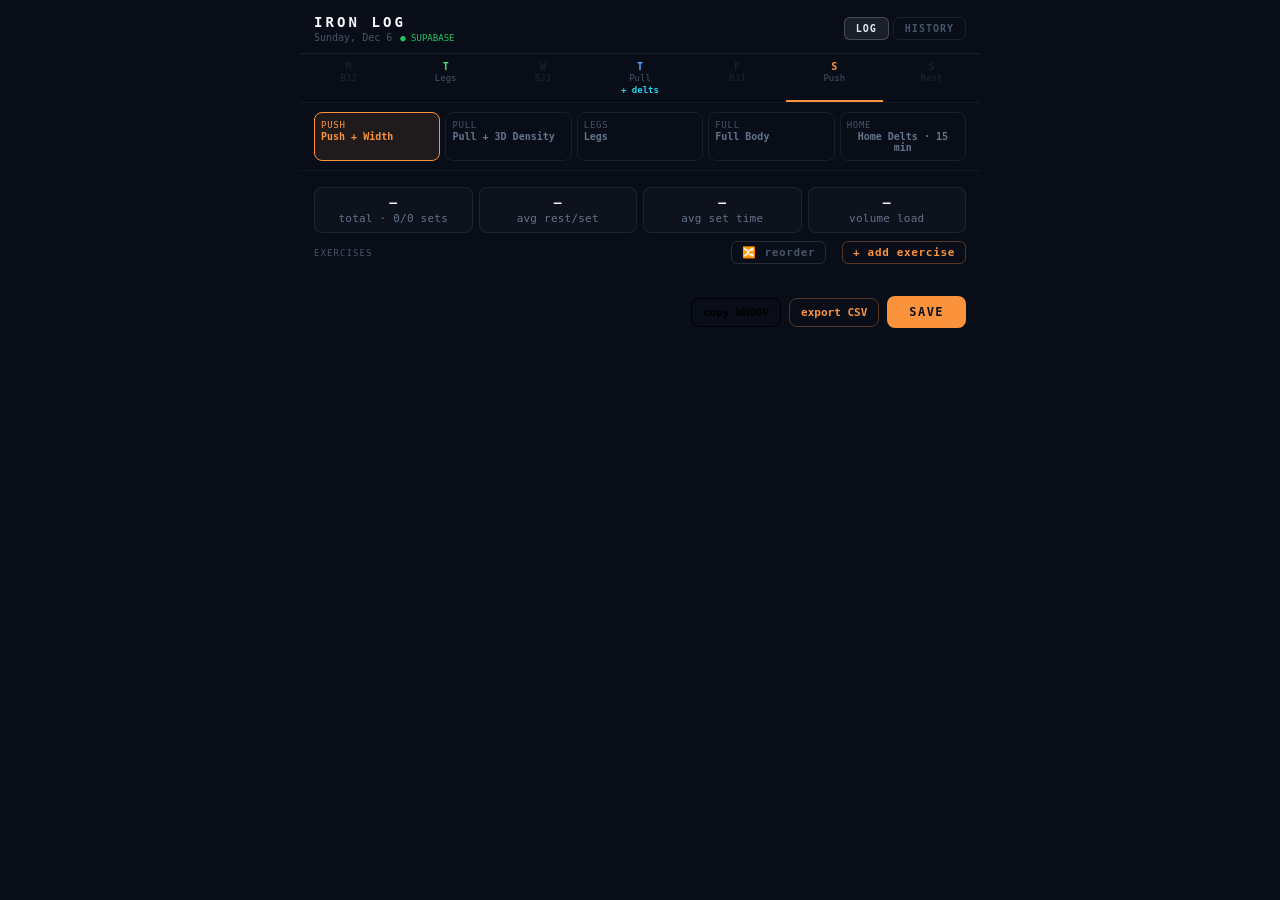
==== index.html @ 3310f5eb "feat: render superset groups as one joined block Reads the new exercises.superset_group column (null" ====
<!DOCTYPE html>

<html lang="en">
<head>
<meta charset="UTF-8">
<meta name="viewport" content="width=device-width, initial-scale=1.0, maximum-scale=1.0, viewport-fit=cover">
<meta name="theme-color" content="#080d18">
<meta name="apple-mobile-web-app-capable" content="yes">
<meta name="mobile-web-app-capable" content="yes">
<meta name="apple-mobile-web-app-status-bar-style" content="black-translucent">
<meta name="apple-mobile-web-app-title" content="Iron Log">
<link rel="apple-touch-icon" href="[data-uri]">
<link rel="manifest" href="data:application/manifest+json,%7B%22name%22%3A%22Iron%20Log%22%2C%22short_name%22%3A%22Iron%20Log%22%2C%22display%22%3A%22standalone%22%2C%22orientation%22%3A%22portrait%22%2C%22background_color%22%3A%22%23080d18%22%2C%22theme_color%22%3A%22%23080d18%22%2C%22start_url%22%3A%22.%22%2C%22icons%22%3A%5B%7B%22src%22%3A%22data%3Aimage/png%3Bbase64%2CiVBORw0KGgoAAAANSUhEUgAAAMAAAADACAMAAABlApw1AAAAP1BMVEUIDRj7kjwAAAAAAAAAAAAAAAAAAAAAAAAAAAAAAAAAAAAAAAAAAAAAAAAAAAAAAAAAAAAAAAAAAAAAAAAAAACXCHHwAAAAEHRSTlP//wAAAAAAAAAAAAAAAAAADwvvhgAAAipJREFUeNrtnEuWwyAMBKX7X3p22fiNjUGg7qRqPdHrivkZyEQAAAAAAAAAAAAAAADAd5Ef7AVMJfKCvYCqQ74QEJT4N5GHwE0kh/y3mfQFHkI55XcUeE6lLTAQSzn/UC5hgbFgXvmdBNJc4HF%2ByhuE8%2BdzegmB23CZs/lTwiCnBY4%2Bm8xyh8Otq9zgeP/IWoWGHp6VCi1jVKFB0yibVQpt80SRQeNEV2LQOlUXGDQvNnIL7vnPGaS5QKa3QZoLZJobuAtkmht4CeTx/MUGN28gHg3oUtWs/V8qu/XexyX8wj7dkcHn9ebVZJ8RGjFnqggN%2BXN1dARmC6kITFfSz/9QS0NgpZiCwFI1AYHV4xH9B9DwCMrXMQjsE1iuiMCPC6yXRKBbIBHoFugVQqC7UyPQPqxadAEElAWyOD8CWwz6z8m%2BWiAr8/ds1R3epNmwPtXPv7BLrnLWvel8QOfEY/dByYFXtJmPnfnx7uzXN/gBnffj9%2BfElz/uPmqab/A7r0ucumGw4bbK6esp6fz9t/fe37siFwj0GoS5QIS3QZgLRHgbRK9AmBtEeBsUtaw2gbK%2B0WRQ2L1bDEoHqAaD4kH2uEH5NHHYYMNEd9Rgy2R90GB%2BtdFwabF8z1Q4/9jZjVv%2BUc0wFwhzAd38Yxvt4S0QyvkH5uzwFojwFpDPf/8/JCOsBcIhf75e0ZoIhCK6a4TFva%2BwlghP7AXEeysAAAAAAAAAAAAAAEAjf%2BYGIC99Q%2BniAAAAAElFTkSuQmCC%22%2C%22sizes%22%3A%22192x192%22%2C%22type%22%3A%22image/png%22%7D%5D%7D">
<title>IRON LOG</title>
<style>
  :root {
    --bg:#080d18;--bg2:rgba(255,255,255,0.025);--border:rgba(255,255,255,0.07);
    --text:#e2e8f0;--muted:#475569;--dim:#334155;--font:'DM Mono','Fira Code',monospace;
  }
  *{box-sizing:border-box;margin:0;padding:0;}
  body{font-family:var(--font);background:var(--bg);color:var(--text);min-height:100vh;max-width:680px;margin:0 auto;padding-bottom:80px;}

/* ── Header ── */
.header{padding:14px 14px 10px;border-bottom:1px solid var(--border);display:flex;justify-content:space-between;align-items:center;}
.title{font-size:14px;font-weight:800;letter-spacing:.22em;color:#f8fafc;}
.sub{font-size:10px;color:var(--muted);margin-top:2px;}
.dot{color:#22c55e;margin-left:8px;font-size:9px;}
.nav-btns{display:flex;gap:4px;}
.nav-btn{background:none;border:1px solid rgba(255,255,255,.08);border-radius:6px;padding:5px 11px;color:var(--muted);font-family:var(--font);font-size:10px;font-weight:700;letter-spacing:.1em;cursor:pointer;}
.nav-btn.active{background:rgba(255,255,255,.08);color:var(--text);border-color:rgba(255,255,255,.2);}

/* ── Week strip ── */
.strip{display:flex;border-bottom:1px solid rgba(255,255,255,.05);}
.strip-cell{flex:1;padding:7px 2px;text-align:center;opacity:.35;}
.strip-cell.lift{opacity:1;cursor:pointer;}
.strip-d{font-size:10px;font-weight:800;}
.strip-l{font-size:9px;color:var(--muted);margin-top:1px;}
.strip-pm{font-size:9px;font-weight:700;margin-top:2px;cursor:pointer;}

/* ── Day tabs ── */
.day-tabs{display:flex;gap:5px;padding:9px 14px;border-bottom:1px solid rgba(255,255,255,.05);flex-wrap:wrap;}
.day-tab{flex:1;min-width:85px;background:none;border:1px solid var(--border);border-radius:8px;padding:7px 6px;color:#64748b;font-family:var(--font);cursor:pointer;display:flex;flex-direction:column;align-items:flex-start;gap:1px;transition:all .15s;}
.day-tab-d{font-size:9px;letter-spacing:.08em;}
.day-tab-l{font-size:10px;font-weight:700;}

/* ── Exercise list ── */
.ex-list{padding:9px 14px;display:flex;flex-direction:column;gap:10px;}
.card{background:var(--bg2);border:1px solid var(--border);border-radius:10px;padding:11px;}
/* Superset: adjacent cards sharing exercises.superset_group render as one joined block. */
.card.ss{border-color:rgba(167,139,250,.35);}
.card.ss-first,.card.ss-mid{border-bottom-left-radius:0;border-bottom-right-radius:0;border-bottom:none;}
.card.ss-mid,.card.ss-last{margin-top:-10px;border-top-left-radius:0;border-top-right-radius:0;border-top:1px dashed rgba(167,139,250,.35);}
.ss-tag{font-size:8px;font-weight:700;letter-spacing:.09em;color:#a78bfa;text-transform:uppercase;margin-bottom:4px;}
.card-head{display:flex;justify-content:space-between;align-items:flex-start;margin-bottom:6px;}
.ex-name{font-size:12px;font-weight:700;color:#f1f5f9;}
.ex-alt{font-size:10px;color:var(--muted);margin-top:1px;}
.ex-target{font-size:10px;font-weight:600;text-align:right;}

/* ── Timing bar ── */
.ex-timing{display:flex;gap:12px;margin-bottom:7px;padding:5px 8px;background:rgba(255,255,255,.03);border-radius:6px;border:1px solid rgba(255,255,255,.05);}
.timing-item{display:flex;flex-direction:column;gap:1px;}
.timing-label{font-size:8px;color:var(--muted);letter-spacing:.08em;text-transform:uppercase;}
.timing-val{font-size:11px;font-weight:700;font-variant-numeric:tabular-nums;}

/* ── Set rows ── */
.set-header{display:flex;gap:5px;margin-bottom:3px;padding-bottom:3px;border-bottom:1px solid rgba(255,255,255,.05);}
.sh{font-size:9px;color:var(--dim);letter-spacing:.06em;flex-shrink:0;}
.set-row{display:flex;align-items:center;gap:5px;padding:3px 0;border-radius:4px;}
.set-num{width:22px;font-size:10px;text-align:center;flex-shrink:0;font-weight:700;}
.set-input{background:rgba(255,255,255,.05);border:1px solid rgba(255,255,255,.08);border-radius:5px;padding:5px;font-family:var(--font);font-size:12px;text-align:center;outline:none;color:#e2e8f0;-webkit-text-fill-color:#e2e8f0;width:68px;-moz-appearance:textfield;}
.set-input::-webkit-outer-spin-button,.set-input::-webkit-inner-spin-button{-webkit-appearance:none;}
.chk-btn{width:28px;height:28px;border-radius:6px;border:1px solid var(--dim);cursor:pointer;font-weight:700;font-size:12px;flex-shrink:0;transition:all .15s;color:#0a0f1a;background:transparent;font-family:var(--font);}
.rm-btn{display:none;} /* hidden — replaced by swipe-to-delete */

/* ── Swipe-to-delete ── */
.swipe-wrap{position:relative;overflow:hidden;border-radius:4px;margin:1px 0;}
.swipe-delete-bg{position:absolute;right:0;top:0;bottom:0;display:flex;align-items:center;justify-content:flex-end;padding-right:14px;border-radius:4px;pointer-events:none;min-width:80px;}
.swipe-delete-label{font-size:10px;font-weight:800;letter-spacing:.08em;color:#fff;opacity:0;transition:opacity .1s;}
.swipe-inner{position:relative;transition:transform .2s cubic-bezier(.25,.46,.45,.94);touch-action:pan-y;will-change:transform;}
.set-time{font-size:9px;color:var(--muted);flex-shrink:0;white-space:nowrap;}

/* ── Rest / exercise badges ── */
.badge-row{display:flex;gap:6px;align-items:center;margin:2px 0 2px 27px;}
.badge{font-size:10px;padding:2px 7px;border-radius:4px;border:1px solid;font-variant-numeric:tabular-nums;white-space:nowrap;}
.badge-rest{color:var(--muted);border-color:rgba(255,255,255,.08);background:rgba(255,255,255,.03);}
.badge-rest.short{color:#4ade80;border-color:#4ade8040;background:#4ade8010;}
.badge-rest.medium{color:#fb923c;border-color:#fb923c40;background:#fb923c10;}
.badge-rest.long{color:#f87171;border-color:#f8717140;background:#f8717110;}
.badge-ex{color:var(--muted);border-color:rgba(255,255,255,.06);background:rgba(255,255,255,.02);}

/* ── Start set button ── */
.start-set-btn{font-size:10px;padding:3px 9px;border-radius:4px;border:1px dashed;cursor:pointer;background:none;font-family:var(--font);font-weight:600;white-space:nowrap;}

.add-btn{margin-top:6px;background:none;border:1px dashed;border-radius:6px;padding:4px 10px;font-family:var(--font);font-size:11px;cursor:pointer;width:100%;}
.action-row{padding:12px 14px 0;display:flex;justify-content:flex-end;gap:8px;align-items:center;}
.save-btn{padding:9px 22px;border-radius:8px;border:none;font-family:var(--font);font-size:12px;font-weight:800;letter-spacing:.12em;cursor:pointer;transition:all .2s;}
.exp-btn{padding:7px 11px;border-radius:8px;border:1px solid;background:none;font-family:var(--font);font-size:11px;font-weight:700;cursor:pointer;}
.toast{margin:9px 14px 0;padding:9px 14px;border-radius:8px;border:1px solid;background:rgba(0,0,0,.85);font-size:12px;font-weight:700;text-align:center;display:none;}
.toast.show{display:block;}
.loading{padding:32px;text-align:center;color:var(--muted);font-size:12px;}

/* ── History ── */
.hist-wrap{padding:12px 14px;}
.hist-header{display:flex;justify-content:space-between;align-items:center;margin-bottom:12px;gap:8px;flex-wrap:wrap;}
.hist-tabs{display:flex;gap:4px;flex-wrap:wrap;}
.hist-tab{background:none;border:1px solid var(--border);border-radius:6px;padding:5px 9px;color:var(--muted);font-family:var(--font);font-size:11px;cursor:pointer;font-weight:600;}
.hist-card{background:var(--bg2);border:1px solid var(--border);border-radius:10px;padding:11px;margin-bottom:7px;cursor:pointer;}
.hist-date{font-size:13px;font-weight:700;color:#f1f5f9;}
.hist-day-lbl{font-size:11px;margin-top:2px;}
.hist-body{margin-top:10px;display:none;}
.hist-body.open{display:block;}
.hist-ex{margin-bottom:8px;}
.hist-ex-name{font-size:10px;font-weight:700;color:#94a3b8;margin-bottom:3px;}
.hist-sets{display:flex;flex-wrap:wrap;gap:4px;}
.hist-set{font-size:11px;padding:2px 7px;border-radius:4px;font-variant-numeric:tabular-nums;}
.empty{color:var(--dim);text-align:center;margin-top:40px;font-size:13px;}

/* ── WMA Chart Modal ── */
.chart-modal-overlay{display:none;position:fixed;inset:0;background:rgba(0,0,0,.82);z-index:200;justify-content:center;align-items:flex-end;}
.chart-modal-overlay.open{display:flex;}
.chart-modal{background:#0d1525;border:1px solid rgba(255,255,255,.09);border-radius:14px 14px 0 0;padding:20px 16px 36px;width:100%;max-width:680px;max-height:88vh;overflow-y:auto;}
.chart-modal-header{display:flex;justify-content:space-between;align-items:flex-start;margin-bottom:4px;}
.chart-ex-title{font-size:13px;font-weight:700;color:#f1f5f9;}
.chart-ex-sub{font-size:10px;color:var(--muted);margin-top:2px;}
.chart-controls{display:flex;gap:6px;margin-bottom:14px;flex-wrap:wrap;}
.chart-ctrl-btn{background:none;border:1px solid rgba(255,255,255,.1);border-radius:6px;padding:4px 10px;font-family:var(--font);font-size:10px;font-weight:700;cursor:pointer;color:var(--muted);}
.chart-ctrl-btn.active{border-color:#60a5fa;color:#60a5fa;background:rgba(96,165,250,.12);}
.chart-canvas-wrap{position:relative;width:100%;margin-bottom:12px;}
canvas#wma-canvas{width:100%;display:block;border-radius:8px;background:rgba(255,255,255,.02);border:1px solid rgba(255,255,255,.06);}
.chart-legend{display:flex;gap:14px;font-size:10px;color:var(--muted);margin-bottom:12px;flex-wrap:wrap;}
.legend-dot{display:inline-block;width:10px;height:10px;border-radius:50%;margin-right:4px;vertical-align:middle;}
.chart-stats-row{display:flex;gap:8px;flex-wrap:wrap;}
.chart-stat{background:rgba(255,255,255,.03);border:1px solid rgba(255,255,255,.06);border-radius:8px;padding:8px 12px;flex:1;min-width:90px;}
.chart-stat-label{font-size:9px;color:var(--muted);letter-spacing:.08em;margin-bottom:3px;}
.chart-stat-val{font-size:16px;font-weight:800;color:#f1f5f9;}
.chart-stat-sub{font-size:9px;color:var(--dim);margin-top:1px;}
.prog-btn{background:none;border:none;color:var(--muted);font-size:12px;cursor:pointer;padding:1px 5px;border-radius:4px;border:1px solid rgba(255,255,255,.08);white-space:nowrap;margin-left:6px;}
.prog-btn:hover{color:#60a5fa;border-color:rgba(96,165,250,.3);}

/* ── Modal ── */
.modal-overlay{display:none;position:fixed;inset:0;background:rgba(0,0,0,.7);z-index:100;justify-content:center;align-items:flex-end;}
.modal-overlay.open{display:flex;}
.modal{background:#0f1829;border:1px solid var(--border);border-radius:14px 14px 0 0;padding:20px 16px 32px;width:100%;max-width:680px;}
.modal-title{font-size:13px;font-weight:700;color:#f1f5f9;margin-bottom:14px;}
.modal-field{margin-bottom:10px;}
.modal-label{font-size:10px;color:var(--muted);letter-spacing:.08em;margin-bottom:4px;text-transform:uppercase;}
.modal-input{width:100%;background:rgba(255,255,255,.06);border:1px solid rgba(255,255,255,.1);border-radius:6px;padding:8px 10px;color:var(--text);font-family:var(--font);font-size:12px;outline:none;}
.modal-row{display:flex;gap:8px;}
.modal-row .modal-field{flex:1;}
.modal-btns{display:flex;gap:8px;margin-top:16px;}
.modal-btn{flex:1;padding:10px;border-radius:8px;border:none;font-family:var(--font);font-size:12px;font-weight:700;cursor:pointer;}
.modal-btn-cancel{background:rgba(255,255,255,.06);color:var(--muted);}
.modal-btn-save{color:#0a0f1a;}

/* ── Section header with + button ── */
.rest-live{font-size:10px;font-weight:600;margin-left:6px;white-space:nowrap;}
.ex-rest{font-size:10px;color:#64748b;margin-top:2px;letter-spacing:.02em;}
.rir-row{display:flex;align-items:center;gap:5px;padding:2px 0 4px 25px;}
.rir-lbl{font-size:10px;color:#64748b;letter-spacing:.06em;margin-right:2px;}
.rir-btn{font-size:11px;font-weight:600;min-width:26px;padding:3px 0;border-radius:5px;
  background:transparent;border:1px solid rgba(255,255,255,.12);color:#94a3b8;font-family:inherit;}
.bc-line{padding:8px 14px 0;font-size:11px;color:#94a3b8;letter-spacing:.02em;white-space:nowrap;overflow:hidden;text-overflow:ellipsis;}
.bc-line b{color:#f1f5f9;font-weight:700;}
.bc-line .up{color:#fb923c;} .bc-line .down{color:#4ade80;}
.day-summary{display:grid;grid-template-columns:repeat(4,1fr);gap:6px;padding:8px 14px 0;}
.day-summary .ds-tile{background:rgba(255,255,255,.025);border:1px solid rgba(255,255,255,.07);border-radius:8px;padding:7px 4px;text-align:center;min-width:0;}
.day-summary .ds-val{font-size:13px;font-weight:700;color:#f1f5f9;white-space:nowrap;overflow:hidden;text-overflow:ellipsis;}
.day-summary .ds-lbl{font-size:11px;color:#64748b;margin-top:2px;letter-spacing:.02em;white-space:nowrap;overflow:hidden;text-overflow:ellipsis;}
.ex-section-header{display:flex;justify-content:space-between;align-items:center;padding:8px 14px 2px;}
.ex-section-label{font-size:9px;color:var(--muted);letter-spacing:.12em;text-transform:uppercase;}
.add-ex-btn{background:none;border:1px solid;border-radius:6px;padding:4px 10px;font-family:var(--font);font-size:11px;font-weight:700;cursor:pointer;letter-spacing:.06em;}

/* ── Reorder mode ── */
.reorder-btn{background:none;border:1px solid rgba(255,255,255,.12);border-radius:6px;padding:4px 10px;font-family:var(--font);font-size:11px;font-weight:700;cursor:pointer;color:var(--muted);letter-spacing:.06em;margin-right:6px;}
.reorder-btn.active{background:rgba(96,165,250,.18);border-color:#60a5fa;color:#60a5fa;}
body.reordering .ex-timing,
body.reordering .set-header,
body.reordering .swipe-wrap,
body.reordering .add-btn,
body.reordering .card-edit-btn{display:none!important;}
body.reordering .card{padding:9px 11px;cursor:grab;}
body.reordering .card-head{margin-bottom:0;}
.reorder-controls{display:none;margin-top:6px;gap:6px;align-items:center;}
body.reordering .reorder-controls{display:flex;}
.reorder-arrow{flex:1;background:rgba(255,255,255,.05);border:1px solid rgba(255,255,255,.1);border-radius:6px;padding:8px;font-family:var(--font);font-size:14px;font-weight:700;cursor:pointer;color:#94a3b8;}
.reorder-arrow:active{background:rgba(96,165,250,.2);color:#60a5fa;}
.reorder-arrow:disabled{opacity:.25;cursor:not-allowed;}
.reorder-banner{background:rgba(96,165,250,.1);border:1px solid rgba(96,165,250,.3);border-radius:8px;padding:8px 12px;margin:6px 14px 0;font-size:11px;color:#60a5fa;display:none;text-align:center;letter-spacing:.04em;}
body.reordering .reorder-banner{display:block;}

/* ── Edit pencil on card ── */
.card-edit-btn{background:none;border:none;color:var(--muted);font-size:13px;cursor:pointer;padding:0 2px;line-height:1;margin-left:4px;}
.card-edit-btn:hover{color:var(--text);}

</style>
</head>
<body>

<div class="header">
  <div>
    <div class="title">IRON LOG</div>
    <div class="sub"><span id="today-label"></span><span class="dot">● SUPABASE</span></div>
  </div>
  <div class="nav-btns">
    <button class="nav-btn active" onclick="switchView('log')" id="btn-log">LOG</button>
    <button class="nav-btn" onclick="switchView('history')" id="btn-history">HISTORY</button>
  </div>
</div>

<div class="strip" id="week-strip"></div>

<div id="view-log">
  <div class="day-tabs" id="day-tabs"></div>
  <div class="bc-line" id="bc-line"></div>
  <div class="day-summary" id="day-summary" aria-live="polite"></div>
  <div class="ex-section-header">
    <span class="ex-section-label">EXERCISES</span>
    <div>
      <button class="reorder-btn" id="reorder-btn" onclick="toggleReorderMode()">🔀 reorder</button>
      <button class="add-ex-btn" id="add-ex-btn" onclick="openAddModal()">+ add exercise</button>
    </div>
  </div>
  <div class="reorder-banner" id="reorder-banner">Reorder mode — use ↑ ↓ to move exercises, then tap Done</div>
  <div id="ex-loading" class="loading" style="display:none">Loading from Supabase...</div>
  <div class="ex-list" id="ex-list"></div>
  <div class="action-row">
    <button class="exp-btn" id="whoop-btn" onclick="copyForWhoop()">copy WHOOP</button>
    <button class="exp-btn" id="csv-btn" onclick="exportCSV()">export CSV</button>
    <button class="save-btn" id="save-btn" onclick="saveSession()">SAVE</button>
  </div>
  <div class="toast" id="toast"></div>
</div>

<!-- ── Add / Edit Exercise Modal ── -->

<div class="modal-overlay" id="modal-overlay" onclick="closeModal(event)">
  <div class="modal">
    <div class="modal-title" id="modal-title">Add Exercise</div>
    <div class="modal-field">
      <div class="modal-label">Exercise Name</div>
      <input class="modal-input" id="modal-name" placeholder="e.g. Leg Press" type="text">
    </div>
    <div class="modal-field">
      <div class="modal-label">Alternate Name (optional)</div>
      <input class="modal-input" id="modal-alt" placeholder="e.g. Hack Squat" type="text">
    </div>
    <div class="modal-row">
      <div class="modal-field">
        <div class="modal-label">Sets</div>
        <input class="modal-input" id="modal-sets" placeholder="3" type="number" min="1" max="10">
      </div>
      <div class="modal-field">
        <div class="modal-label">Rep Target</div>
        <input class="modal-input" id="modal-reps" placeholder="8-10" type="text">
      </div>
    </div>
    <div class="modal-row">
      <div class="modal-field">
        <div class="modal-label">Default Weight</div>
        <input class="modal-input" id="modal-weight" placeholder="135" type="number">
      </div>
      <div class="modal-field">
        <div class="modal-label">Unit</div>
        <input class="modal-input" id="modal-unit" placeholder="lb" type="text">
      </div>
    </div>
    <div class="modal-btns">
      <button class="modal-btn modal-btn-cancel" onclick="closeModal()">Cancel</button>
      <button class="modal-btn modal-btn-save" id="modal-save-btn" onclick="saveModal()">Save</button>
    </div>
    <button id="modal-del-btn" onclick="deleteExerciseFromProgram()" style="display:none;width:100%;margin-top:10px;background:rgba(248,113,113,.1);border:1px solid rgba(248,113,113,.3);color:#f87171;border-radius:8px;padding:9px;font-family:var(--font);font-size:11px;font-weight:700;cursor:pointer;letter-spacing:.05em">🗑 Delete Exercise</button>
  </div>
</div>

<div id="view-history" style="display:none">
  <div class="hist-wrap">
    <div class="hist-header">
      <div class="hist-tabs" id="hist-tabs"></div>
      <button class="exp-btn" style="color:#94a3b8;border-color:rgba(255,255,255,.15)" onclick="exportAllCSV()">export all</button>
    </div>
    <div id="hist-loading" class="loading" style="display:none">Loading from Supabase...</div>
    <div id="hist-list"></div>
    <div class="toast" id="hist-toast"></div>
  </div>
</div>

<!-- ── WMA Chart Modal ── -->

<div class="chart-modal-overlay" id="chart-modal-overlay" onclick="if(event.target.id==='chart-modal-overlay')closeChartModal()">
  <div class="chart-modal">
    <div class="chart-modal-header">
      <div>
        <div class="chart-ex-title" id="chart-ex-title">Exercise</div>
        <div class="chart-ex-sub" id="chart-ex-sub"></div>
      </div>
      <button onclick="closeChartModal()" style="background:none;border:none;color:var(--muted);font-size:22px;cursor:pointer;line-height:1">×</button>
    </div>
    <div class="chart-controls">
      <button class="chart-ctrl-btn active" onclick="setChartMetric('maxWeight')" id="ctrl-maxWeight">MAX WT</button>
      <button class="chart-ctrl-btn" onclick="setChartMetric('avgWeight')" id="ctrl-avgWeight">AVG WT</button>
      <button class="chart-ctrl-btn" onclick="setChartMetric('volume')" id="ctrl-volume">VOLUME</button>
      <button class="chart-ctrl-btn" onclick="setChartMetric('maxReps')" id="ctrl-maxReps">MAX REPS</button>
      <span style="flex:1"></span>
      <button class="chart-ctrl-btn active" onclick="setWmaPeriod(3)" id="wma-3">WMA 3</button>
      <button class="chart-ctrl-btn" onclick="setWmaPeriod(5)" id="wma-5">WMA 5</button>
      <button class="chart-ctrl-btn" onclick="setWmaPeriod(0)" id="wma-0">OFF</button>
    </div>
    <div class="chart-canvas-wrap">
      <canvas id="wma-canvas" height="200"></canvas>
    </div>
    <div class="chart-legend">
      <span><span class="legend-dot" style="background:#4ade80"></span>Up</span>
      <span><span class="legend-dot" style="background:#f87171"></span>Down</span>
      <span><span class="legend-dot" style="background:#475569"></span>Flat</span>
      <span id="legend-wma"><span class="legend-dot" style="background:#f59e0b"></span>WMA</span>
    </div>
    <div class="chart-stats-row" id="chart-stats-row"></div>
  </div>
</div>

<script>
// ─── Supabase ─────────────────────────────────────────────────────────────────
const SB_URL = 'https://skfuygyygrapnrkwzsmj.supabase.co';
const SB_KEY = 'eyJhbGciOiJIUzI1NiIsInR5cCI6IkpXVCJ9.eyJpc3MiOiJzdXBhYmFzZSIsInJlZiI6InNrZnV5Z3l5Z3JhcG5ya3d6c21qIiwicm9sZSI6ImFub24iLCJpYXQiOjE3NzQ4MDc0NzYsImV4cCI6MjA5MDM4MzQ3Nn0.jl0FHAFzmWl8wLeWuKS0N8S_qFC92_WSHszdQhWYxCo';
const EDGE   = `${SB_URL}/functions/v1/workouts`;
const HDRS   = {'Content-Type':'application/json','apikey':SB_KEY,'Authorization':`Bearer ${SB_KEY}`};

async function fetchWithTimeout(url,opts={},ms=15000){
  const ctrl=new AbortController();
  const t=setTimeout(()=>ctrl.abort(),ms);
  try{ return await fetch(url,{...opts,signal:ctrl.signal}); }
  catch(e){ if(e&&e.name==='AbortError') throw new Error('Request timed out — check your connection'); throw e; }
  finally{ clearTimeout(t); }
}
// ─── Body composition (RENPHO → body_comp table) ─────────────────────────────
// Newest first: [{measure_date, weight_lb, body_fat_pct, fat_free_mass_lb}]
let bodyCompHistory = [];
async function fetchBodyComp(){
  try{
    const r=await fetchWithTimeout(`${SB_URL}/rest/v1/body_comp?select=measure_date,weight_lb,body_fat_pct,fat_free_mass_lb&order=measured_at.desc&limit=120`,{headers:HDRS});
    bodyCompHistory = r.ok ? (await r.json()) : [];
  }catch{ bodyCompHistory = []; }
}
async function apiGet(p)    { const r=await fetchWithTimeout(`${EDGE}?${new URLSearchParams(p)}`,{method:'GET',headers:HDRS}); if(!r.ok) throw new Error(`HTTP ${r.status}: ${await r.text().catch(()=>'')}`); return r.json(); }
async function apiPost(p,b) { const r=await fetchWithTimeout(`${EDGE}?${new URLSearchParams(p)}`,{method:'POST',headers:HDRS,body:JSON.stringify(b)},20000); if(!r.ok) throw new Error(`HTTP ${r.status}: ${await r.text().catch(()=>'')}`); return r.json(); }

// ─── Program ─────────────────────────────────────────────────────────────────
// Exercises themselves come from the `exercises` table in Supabase.
// This object only holds per-day metadata (label + accent color).
// PROGRAM[day].exercises is populated at boot from the DB.
// `retired: true` keeps a day out of the tab bar while leaving it in PROGRAM,
// so the cross-day suggestion lookup can still find an exercise's history
// under the day it used to live on.
const PROGRAM = {
  PUSH:  {label:'Push + Width',             accent:'#fb923c', exercises:[]},
  PULL:  {label:'Pull + 3D Density',        accent:'#60a5fa', exercises:[]},
  LEGS:  {label:'Legs',                     accent:'#4ade80', exercises:[]},
  FULL:  {label:'Full Body',                accent:'#f472b6', exercises:[]},
  HOME:  {label:'Home Delts · 15 min',      accent:'#22d3ee', exercises:[]},
  EXTRA: {label:'Accessory (retired)',      accent:'#c084fc', exercises:[], retired:true},
};

const DAYS = Object.keys(PROGRAM).filter(d => !PROGRAM[d].retired);

// ─── Schedule phase ──────────────────────────────────────────────────────────
// CUT  — Tue LEGS · Thu PULL (+HOME pm) · Sat PUSH · Sun rest
// BULK — Tue LEGS · Thu FULL (+HOME pm) · Sat PUSH · Sun PULL
// The phase flips itself the first time a FULL session is saved — the schedule
// follows what was actually trained, so there is no date to remember and no
// risk of the strip switching while the cut is still running. The answer is
// cached in localStorage so the strip paints correctly on the first frame;
// detectPhase() confirms it against the DB at boot, which is what carries a
// session logged on another device across. It never switches back.
const PHASE_KEY = 'ironlog_phase';
let onBulk = (() => { try { return localStorage.getItem(PHASE_KEY) === 'bulk'; } catch { return false; } })();
function setPhase(bulk){
  if(bulk === onBulk) return false;
  onBulk = bulk;
  try{ localStorage.setItem(PHASE_KEY, bulk ? 'bulk' : 'cut'); }catch{}
  return true;                       // changed — caller re-renders
}

// WEEK cells may carry an optional `pm` day = a second, short session that
// evening (Thursday's home delt block). Tapping it selects that day.
const WEEK_CUT = [
  {d:'M',l:'BJJ',  lift:false},
  {d:'T',l:'Legs', lift:true, prog:'LEGS'},
  {d:'W',l:'BJJ',  lift:false},
  {d:'T',l:'Pull', lift:true, prog:'PULL', pm:'HOME'},
  {d:'F',l:'BJJ',  lift:false},
  {d:'S',l:'Push', lift:true, prog:'PUSH'},
  {d:'S',l:'Rest', lift:false},
];
const WEEK_BULK = [
  {d:'M',l:'BJJ',  lift:false},
  {d:'T',l:'Legs', lift:true, prog:'LEGS'},
  {d:'W',l:'BJJ',  lift:false},
  {d:'T',l:'Full', lift:true, prog:'FULL', pm:'HOME'},
  {d:'F',l:'BJJ',  lift:false},
  {d:'S',l:'Push', lift:true, prog:'PUSH'},
  {d:'S',l:'Pull', lift:true, prog:'PULL'},
];
const SPLIT_CUT  = {2:'LEGS',4:'PULL',6:'PUSH'};
const SPLIT_BULK = {2:'LEGS',4:'FULL',6:'PUSH',0:'PULL'};
const week  = () => onBulk ? WEEK_BULK  : WEEK_CUT;
const split = () => onBulk ? SPLIT_BULK : SPLIT_CUT;

// One GET, and only until the day the first FULL session exists; after that the
// cached flag short-circuits it. Offline or on error the cached phase stands.
async function detectPhase(){
  if(onBulk) return false;
  try{
    const rows = await apiGet({action:'get_by_day', day:'FULL'});
    if(Array.isArray(rows) && rows.length) return setPhase(true);
  }catch{}
  return false;
}

// ─── State ────────────────────────────────────────────────────────────────────
let currentDay  = split()[new Date().getDay()] || 'PUSH';
let currentView = 'log';
let histDay     = currentDay;
// draft[exId] = [{w, r, done, startedAt, completedAt}]
let draft       = {};
let suggestions = {};   // exercise_id -> {mode, sets:[{w,r}], text, color}
let histData    = [];
let liveTimer   = null;

// ─── Helpers ─────────────────────────────────────────────────────────────────
function todayKey(){ return new Date().toISOString().slice(0,10); }
function escapeHtml(s){return String(s).replace(/[&<>"']/g,c=>({'&':'&amp;','<':'&lt;','>':'&gt;','"':'&quot;',"'":'&#39;'}[c]));}

// ── Silent localStorage draft persistence ──
const DRAFT_PREFIX='ironlog_draft_';
function draftKey(){ return `${DRAFT_PREFIX}${currentDay}_${todayKey()}`; }
function saveDraftLocal(){ try{ localStorage.setItem(draftKey(),JSON.stringify(draft)); }catch{} }
function clearDraftLocal(){ try{ localStorage.removeItem(draftKey()); }catch{} }
function loadDraftLocal(){ try{ const raw=localStorage.getItem(draftKey()); return raw?JSON.parse(raw):null; }catch{ return null; } }
function pruneOldDrafts(){ try{ const today=todayKey(); for(let i=localStorage.length-1;i>=0;i--){ const k=localStorage.key(i); if(k&&k.startsWith(DRAFT_PREFIX)&&!k.endsWith(today)) localStorage.removeItem(k); } }catch{} }
function fmtDate(iso){ return new Date(iso+'T12:00:00').toLocaleDateString('en-US',{weekday:'short',month:'short',day:'numeric',year:'numeric'}); }
function fmtShort(iso){ return new Date(iso+'T12:00:00').toLocaleDateString('en-US',{month:'short',day:'numeric'}); }
function fmtSecs(s){
  if(s==null||isNaN(s)||s<0) return '—';
  if(s<60) return `${s}s`;
  return `${Math.floor(s/60)}m ${String(s%60).padStart(2,'0')}s`;
}
function fmtTime(iso){ return iso ? new Date(iso).toLocaleTimeString('en-US',{hour:'2-digit',minute:'2-digit',second:'2-digit'}) : ''; }
function restClass(s){ if(s<=90) return 'short'; if(s<=180) return 'medium'; return 'long'; }

function makeDefaultDraft(day){
  const d={};
  PROGRAM[day].exercises.forEach(ex=>{
    d[ex.id]=Array.from({length:ex.ds},()=>({w:ex.dw===0?'':String(ex.dw),r:'',done:false,startedAt:null,completedAt:null}));
  });
  return d;
}

// Build the target badge from actual draft data (last session weights/reps)
// Falls back to static program target if no real data exists
// Header badge: what you actually did last time. Falls back to the static target
// when there is no history, so a brand-new exercise still shows its rep range.
function buildLastBadge(ex){
  const L = lastSessions[ex.id];
  if(!L) return `${ex.rt}${ex.u?' \u00b7 '+ex.u:''}`;
  const fmt = v => Number.isInteger(v) ? String(v) : String(v).replace(/0$/,'').replace(/\.$/,'');
  const w = L.topW!=null ? ` / ${fmt(L.topW)}${ex.u?' '+ex.u:''}` : '';
  return `last ${L.n}\u00d7${L.reps}${w}`;
}
function buildTargetBadge(ex){
  const sets = draft[ex.id];
  if(!sets || !sets.length) return `${ex.rt}${ex.u?' · '+ex.u:''}`;

  // Collect non-empty weights and reps (allow negative for assisted exercises)
  const weights = sets.map(s=>parseFloat(s.w)).filter(v=>!isNaN(v)&&v!==0);
  const reps    = sets.map(s=>parseFloat(s.r)).filter(v=>!isNaN(v)&&v>0);
  const nSets   = sets.length;

  // If nothing filled in yet, show static target
  if(!weights.length && !reps.length) return `${ex.rt}${ex.u?' · '+ex.u:''}`;

  // Sets count
  const setsStr = `${nSets}×`;

  // Reps: show range if varied, single value if uniform, target if missing
  let repsStr = ex.rt;
  if(reps.length){
    const minR = Math.min(...reps), maxR = Math.max(...reps);
    repsStr = minR===maxR ? String(minR) : `${minR}–${maxR}`;
  }

  // Weight: show top set with unit
  // For assisted exercises (all negative), top = closest to zero (least assist)
  // For regular exercises, top = max
  let weightStr = '';
  if(weights.length){
    const allNeg = weights.every(w=>w<0);
    const topW = allNeg ? Math.max(...weights) : Math.max(...weights);
    // Format: drop trailing .0 but keep .5
    const fmt = v => Number.isInteger(v) ? String(v) : v.toFixed(1).replace(/\.0$/,'');
    weightStr = ` / ${fmt(topW)}${ex.u?' '+ex.u:''}`;
  } else if(ex.u){
    weightStr = ` · ${ex.u}`;
  }

  return `${setsStr}${repsStr}${weightStr}`;
}

// ─── Timing calculations ──────────────────────────────────────────────────────
// REST = time from previous set's completedAt → this set's startedAt
// EXERCISE = time from this set's startedAt → this set's completedAt
function getRestSecs(prevSet, thisSet){
  if(!prevSet?.completedAt || !thisSet?.startedAt) return null;
  return Math.round((new Date(thisSet.startedAt) - new Date(prevSet.completedAt))/1000);
}
function getExSecs(thisSet){
  if(!thisSet?.startedAt || !thisSet?.completedAt) return null;
  return Math.round((new Date(thisSet.completedAt) - new Date(thisSet.startedAt))/1000);
}
function getLiveRestSecs(prevSet){
  if(!prevSet?.completedAt) return null;
  return Math.round((Date.now() - new Date(prevSet.completedAt))/1000);
}

// ─── Progression engine (double progression) ──────────────────────────────────
// @@TESTABLE-START  (pure functions only — extracted and unit-tested by tests/run.js)
// Rule: each session try to add reps at the same weight until EVERY working set
// reaches the top of the exercise's rep range. Once all sets hit the ceiling,
// bump the weight by the exercise's step and rebuild reps from the range floor.
// Rep range comes from the DB's structured rep_min/rep_max (derived from the
// "Rep Target" field by a trigger); falls back to parsing the text if absent.
// Time/step-based targets (minutes, seconds, steps) get no rep suggestion.
// Weight step comes from exercises.step in the DB (default 5; cable stack 1.5/2.5),
// with an id-keyed fallback map for older API responses. Never keyed by name.
const PROG_STEP_DEFAULT = 5;
const PROG_STEP_BY_ID = { 6:1.5, 7:1.5, 29:1.5, 37:1.5, 5:2.5, 28:2.5, 33:2.5 };
function progStep(ex){
  if(ex && Number.isFinite(ex.step) && ex.step>0) return ex.step;
  if(ex && Object.prototype.hasOwnProperty.call(PROG_STEP_BY_ID, ex.id)) return PROG_STEP_BY_ID[ex.id];
  return PROG_STEP_DEFAULT;
}
// Bodyweight awareness. A "bodyweight" exercise is one whose unit says so
// (e.g. "lb assist" for pull-ups). Its effective load = bodyweight + logged
// weight (negative = assistance, positive = added). bodyWeightOn() returns the
// latest measurement on or before a date so history is compared fairly.
function isBodyweightEx(ex){ return !!(ex && /assist|bodyweight|\bbw\b/i.test(ex.u||'')); }
function bodyWeightOn(dateStr, hist){
  const h = hist || (typeof bodyCompHistory!=='undefined' ? bodyCompHistory : []);
  for(const m of h){ if(m && m.measure_date <= dateStr){ const w=parseFloat(m.weight_lb); if(!isNaN(w)) return w; } }
  return null;
}
// The DB grammar only allows digits, a dash and a unit word (min/s/sec/steps),
// so ANY letter means a time/step target rather than reps.
function parseRepRange(rt){
  if(rt==null) return null;
  const str=String(rt).trim();
  if(/[a-z]/i.test(str)) return null;                      // time/step target -> not reps
  const nums = str.match(/\d+(\.\d+)?/g);
  if(!nums || !nums.length) return null;
  const a = parseFloat(nums[0]);
  const b = nums.length>1 ? parseFloat(nums[1]) : a;
  return { lo: Math.min(a,b), hi: Math.max(a,b) };
}
// Structured DB fields win; text parse is the fallback. Returns null for non-rep targets.
function getRepRange(ex){
  if(!ex) return null;
  if(ex.targetType && ex.targetType!=='reps') return null;
  if(Number.isInteger(ex.repMin) && Number.isInteger(ex.repMax)) return { lo:ex.repMin, hi:ex.repMax };
  return parseRepRange(ex.rt);
}
function progFmtW(v){ return Number.isInteger(v) ? String(v) : v.toFixed(2).replace(/0$/,'').replace(/\.$/,''); }
// history rows -> { exercise_id: [ newestSession[], prevSession[] ] }, each session = [{w,r}] by set
function sessionsByExercise(rows){
  const byEx = {};
  (rows||[]).forEach(r=>{
    if(r.exercise_id==null) return;
    (byEx[r.exercise_id] ||= {})[r.date] ||= [];
    byEx[r.exercise_id][r.date].push(r);
  });
  const out = {};
  Object.entries(byEx).forEach(([id, byDate])=>{
    const dates = Object.keys(byDate).sort().reverse();
    out[id] = dates.slice(0,2).map(d => ({ date:d, sets:
      byDate[d].sort((a,b)=>a.set_number-b.set_number)
        .map(s=>({ w: parseFloat(s.weight), r: parseFloat(s.reps), rir: (s.rir==null?null:parseInt(s.rir,10)) }))
        .filter(s=>!isNaN(s.r))
    }));
  });
  return out;
}
// Last completed session per exercise, for the card header: {sets, reps:'10' or '8-10', topW}
let lastSessions = {};
function computeLastSessions(rows, day){
  const hist = sessionsByExercise(rows);
  const out = {};
  ((PROGRAM[day]&&PROGRAM[day].exercises)||[]).forEach(ex=>{
    const s = hist[ex.id];
    if(!s || !s.length) return;
    const sets = s[0].sets.filter(x=>!isNaN(x.r));
    if(!sets.length) return;
    const reps = sets.map(x=>x.r);
    const lo=Math.min(...reps), hi=Math.max(...reps);
    const ws = sets.map(x=>x.w).filter(w=>!isNaN(w));
    out[ex.id] = { date:s[0].date, n:sets.length,
      reps: lo===hi ? String(lo) : `${lo}\u2013${hi}`,
      topW: ws.length ? Math.max(...ws) : null };
  });
  return out;
}
function computeSuggestions(rows, day){
  const exs  = (PROGRAM[day] && PROGRAM[day].exercises) || [];
  const hist = sessionsByExercise(rows);
  const res  = {};
  exs.forEach(ex=>{
    const sessions = hist[ex.id];
    if(!sessions || !sessions.length) return;                 // no history -> no suggestion
    const last     = sessions[0].sets;
    const prev     = sessions[1] ? sessions[1].sets : null;
    const bwEx     = isBodyweightEx(ex);
    const bwLast   = bwEx ? bodyWeightOn(sessions[0].date) : null;
    const bwPrev   = (bwEx && sessions[1]) ? bodyWeightOn(sessions[1].date) : null;
    const working  = last.filter(s=>!isNaN(s.w));              // sets that carried a load
    if(!working.length) return;
    const range = getRepRange(ex);
    if(!range) return;                                         // time/step-based -> no rep suggestion
    const hi    = range.hi;
    const step  = progStep(ex);
    const aimStr = (range.lo!=null && hi!=null)
      ? (range.lo===hi ? `${hi}` : `${range.lo}\u2013${hi}`) : '';

    // RIR from the last set that carries one (logged once per exercise).
    let lastRir = null;
    for(let i=last.length-1;i>=0;i--){ if(Number.isInteger(last[i].rir)){ lastRir=last[i].rir; break; } }
    let mode;
    const allAtCeiling = hi!=null && working.every(s=>s.r>=hi);
    if(allAtCeiling){
      mode = 'increase';                                       // top of range on every set -> add load
    } else {
      mode = 'progress';                                       // hold load, chase +1 rep/set
      if(prev){                                                // stall = identical to the session before
        const pw = prev.filter(s=>!isNaN(s.w));
        const same = pw.length===working.length && working.every((s,i)=>pw[i]&&pw[i].w===s.w&&pw[i].r===s.r);
        // Not a stall if bodyweight went up since last time: same reps at a
        // heavier body IS progress on a bodyweight movement (bulk-proofing).
        const bwRose = bwEx && bwLast!=null && bwPrev!=null && bwLast > bwPrev + 0.5;
        if(same && !bwRose) mode = 'stall';
      }
    }
    // SET COUNT: the exercise editor (ex.ds) is the single source of truth.
    //   blue / green -> exactly the default set count
    //   amber        -> default + 1 for THIS session only (a temporary plateau-breaker);
    //                   the next session returns to default automatically.
    // Nothing is carried over from the previous session's count, so program edits
    // (trimming or adding sets) apply immediately and stall sets never accumulate.
    const base  = (Number.isInteger(ex.ds) && ex.ds>0) ? ex.ds : working.length;
    const count = mode==='stall' ? base+1 : base;
    const src   = working.slice(0, count);
    while(src.length < count) src.push(src[src.length-1]);   // pad by repeating the last set
    const floorR = (range.lo!=null ? range.lo : Math.max(1,hi-3));
    // Effort-aware jump: hitting the ceiling with 3+ reps still in reserve means the
    // load was too light, so take a double step. 0-2 RIR earns the normal step.
    const bigJump = mode==='increase' && lastRir!=null && lastRir>=3;
    const useStep = bigJump ? step*2 : step;
    const sets = src.map(s => mode==='increase'
      ? { w:+(s.w+useStep).toFixed(2), r:floorR }
      : { w:s.w, r:(hi!=null?Math.min(s.r+1,hi):s.r+1) });
    // Advisory when reps are being added at an effort level that won't drive growth.
    const tooEasy = mode==='progress' && lastRir!=null && lastRir>=4;
    const rirNote = bigJump ? ` \u00b7 was ${lastRir} RIR \u2192 double step`
                  : tooEasy ? ` \u00b7 last was ${lastRir} RIR \u2014 go heavier`
                  : (lastRir!=null ? ` \u00b7 ${lastRir} RIR` : '');
    const setNote = (count!==working.length) ? ` \u00b7 ${count} sets` : '';
    const bwNote  = (bwEx && bwLast!=null) ? ` \u00b7 BW ${Math.round(bwLast)}` : '';
    const topW   = Math.max(...sets.map(s=>s.w));
    const repStr = sets.map(s=>s.r).join(',');
    const unit   = ex.u ? ' '+ex.u : '';
    const text =
      mode==='increase' ? `\u2191 ${progFmtW(topW)}${unit} \u00b7 rebuild reps${aimStr?' to '+aimStr:''}${setNote}${bwNote}${rirNote}` :
      mode==='stall'    ? `\u26a1 stalled \u00b7 hold ${progFmtW(topW)}${unit} \u00b7 +1 set this session${bwNote}${rirNote}` :
                          `\u2192 ${progFmtW(topW)}${unit} \u00d7 ${repStr}${setNote}${bwNote}${rirNote}`;
    res[ex.id] = { mode, sets, text,
      color: mode==='increase' ? '#4ade80' : (mode==='stall'||tooEasy) ? '#fbbf24' : '#60a5fa' };
  });
  return res;
}
// Fresh draft (done/timers cleared) prefilled with the suggested weight + target reps.
function suggestionsToFreshDraft(day){
  const d = makeDefaultDraft(day);
  ((PROGRAM[day] && PROGRAM[day].exercises) || []).forEach(ex=>{
    const s = suggestions[ex.id];
    if(s && s.sets && s.sets.length){
      d[ex.id] = s.sets.map(x=>({
        w: (x.w!=null && !isNaN(x.w)) ? String(x.w) : '',
        r: (x.r!=null && !isNaN(x.r)) ? String(x.r) : '',
        done:false, startedAt:null, completedAt:null, rir:null
      }));
    }
  });
  return d;
}

// Rebuild today's draft from saved rows. Only sets you actually started/checked are
// persisted, so anything not yet done has no row — those keep their suggested prefill
// instead of falling back to the exercise's static default weight with blank reps.
// Partially-completed exercises keep their logged sets and pad the rest from the plan.
function rowsToDraft(rows,day){
  const d=suggestionsToFreshDraft(day);
  PROGRAM[day].exercises.forEach(ex=>{
    const er=rows.filter(r=>r.exercise_id===ex.id).sort((a,b)=>a.set_number-b.set_number);
    if(!er.length) return;                       // untouched exercise -> keep the prefill
    const planned=d[ex.id]||[];
    const merged=er.map(r=>({w:numToStr(r.weight),r:numToStr(r.reps),done:r.done,startedAt:r.started_at||null,completedAt:r.completed_at||null,rir:(r.rir==null?null:r.rir)}));
    for(let i=merged.length;i<planned.length;i++) merged.push(planned[i]);
    d[ex.id]=merged;
  });
  return d;
}

// Keep superset members adjacent. sort_order is rewritten as a plain 0..n-1
// index on every reorder, so a drag can otherwise separate a pair and the
// group would silently stop rendering as one unit. Anchor each group at its
// first member and pull the remaining members in behind it; order within a
// group follows the incoming list order (i.e. sort_order).
function clusterSupersets(list){
  const out=[], placed=new Set();
  (list||[]).forEach(ex=>{
    if(placed.has(ex.id)) return;
    out.push(ex); placed.add(ex.id);
    if(ex.ssGroup==null) return;
    (list||[]).forEach(o=>{
      if(!placed.has(o.id) && o.ssGroup!=null && o.ssGroup===ex.ssGroup){ out.push(o); placed.add(o.id); }
    });
  });
  return out;
}
// @@TESTABLE-END

function exStats(sets){
  const doneSets = sets.filter(s=>s.done&&s.startedAt&&s.completedAt);
  if(!doneSets.length) return null;
  const allTs = doneSets.flatMap(s=>[new Date(s.startedAt).getTime(), new Date(s.completedAt).getTime()]);
  const totalTime = Math.round((Math.max(...allTs)-Math.min(...allTs))/1000);
  const rests = [];
  for(let i=1;i<sets.length;i++){
    const r=getRestSecs(sets[i-1],sets[i]);
    if(r!=null) rests.push(r);
  }
  const avgRest = rests.length ? Math.round(rests.reduce((a,b)=>a+b,0)/rests.length) : null;
  return {totalTime, avgRest, done:doneSets.length, total:sets.length};
}

// ─── Draft ↔ DB conversion ────────────────────────────────────────────────────
// DB now stores weight as numeric and reps as integer. 0 is a legitimate value
// (bodyweight); only null/undefined become an empty input.
function numToStr(v){ return (v==null || v==='') ? '' : String(v); }

function draftToRows(day,date){
  const rows=[];
  const skipped=[];
  PROGRAM[day].exercises.forEach(ex=>{
    // Guard: exercise_id MUST be a number from the DB. If it isn't, skip the rows
    // and warn the user — this prevents NOT NULL constraint violations on save.
    if (typeof ex.id !== 'number') {
      skipped.push(ex.name);
      return;
    }
    (draft[ex.id]||[]).forEach((st,i)=>{
      // Only persist sets the user actually engaged with (started ▶ or marked done ✓).
      // Prevents prefilled progression suggestions from being saved as a phantom session.
      if(!st.done && !st.startedAt) return;
      const wNum=(st.w===''||st.w==null)?null:parseFloat(st.w);
      const rNum=(st.r===''||st.r==null)?null:Math.round(parseFloat(st.r));
      rows.push({date,day,exercise_id:ex.id,exercise:ex.name,set_number:i+1,
        weight:Number.isFinite(wNum)?wNum:null, reps:Number.isFinite(rNum)?rNum:null,
        done:st.done,started_at:st.startedAt||null,completed_at:st.completedAt||null,
        rir:(st.rir===''||st.rir==null)?null:parseInt(st.rir,10)});
    });
  });
  if (skipped.length) {
    console.warn('Skipped exercises without DB id:', skipped);
    showToast(`Skipped ${skipped.length} unsaved exercise${skipped.length>1?'s':''}: ${skipped.join(', ')}`,'#fb923c');
  }
  return rows;
}


// Pre-fills weights/reps from a previous session, but clears done/timestamps
function rowsToFreshDraft(rows,day){
  const d=makeDefaultDraft(day);
  PROGRAM[day].exercises.forEach(ex=>{
    const er=rows.filter(r=>r.exercise_id===ex.id).sort((a,b)=>a.set_number-b.set_number);
    if(er.length>0) d[ex.id]=er.map(r=>({w:numToStr(r.weight),r:numToStr(r.reps),done:false,startedAt:null,completedAt:null,rir:null}));
  });
  return d;
}

function showToast(msg,color,hist){
  const t=document.getElementById(hist?'hist-toast':'toast');
  t.textContent=msg; t.style.borderColor=color||'#4ade80'; t.style.color=color||'#4ade80';
  t.classList.add('show'); setTimeout(()=>t.classList.remove('show'),4000);
}

// ─── Render ───────────────────────────────────────────────────────────────────
function renderAll(){
  document.getElementById('today-label').textContent =
    new Date().toLocaleDateString('en-US',{weekday:'long',month:'short',day:'numeric'});

  // Week strip
  document.getElementById('week-strip').innerHTML = week().map(w=>{
    const ac=w.lift?PROGRAM[w.prog].accent:'#334155';
    const pmP=w.pm?PROGRAM[w.pm]:null;
    const pmOn=!!pmP && w.pm===currentDay && currentView==='log';
    const active=(w.lift&&w.prog===currentDay&&currentView==='log')||pmOn;
    const edge=pmOn?pmP.accent:ac;
    return `<div class="strip-cell ${w.lift?'lift':''}" style="${active?`border-bottom:2px solid ${edge}`:''}" onclick="${w.lift?`selectDay('${w.prog}')`:''}" >
      <div class="strip-d" style="color:${ac}">${w.d}</div><div class="strip-l">${w.l}</div>${
        pmP?`<div class="strip-pm" style="color:${pmP.accent};${pmOn?'font-weight:800':''}" onclick="event.stopPropagation();selectDay('${w.pm}')">+ delts</div>`:''
      }</div>`;
  }).join('');

  // Day tabs
  document.getElementById('day-tabs').innerHTML = DAYS.map(d=>{
    const p=PROGRAM[d],active=d===currentDay;
    return `<button class="day-tab" style="${active?`border-color:${p.accent};background:${p.accent}18;color:${p.accent}`:''}" onclick="selectDay('${d}')">
      <span class="day-tab-d" style="color:${active?p.accent:'#475569'}">${d}</span>
      <span class="day-tab-l">${p.label}</span></button>`;
  }).join('');

  // Hist tabs
  document.getElementById('hist-tabs').innerHTML = DAYS.map(d=>{
    const p=PROGRAM[d],active=d===histDay;
    return `<button class="hist-tab" style="${active?`color:${p.accent};border-color:${p.accent}`:''}" onclick="selectHistDay('${d}')">${d}</button>`;
  }).join('');

  renderExercises();
}

// ─── Day summary (whole-session header) ───────────────────────────────────────
// Aggregates every completed set across all exercises for the current day.
//   total time    = first set start → last set finish (session wall clock)
//   avg set time  = mean(completedAt − startedAt) over completed sets
//   avg rest/set  = mean gap between consecutive completed sets, in chronological
//                   order across the whole day (same definition as the per-card rest)
//   volume load   = Σ weight × reps for loaded sets; bodyweight/assisted (weight ≤ 0)
//                   are excluded. Per-hand units (e.g. "lb/hand") count both hands.
// @@TESTABLE-START
const VOLUME_COUNT_BOTH_HANDS = true;
function fmtSecs(s){
  if(s==null || isNaN(s)) return '\u2014';
  const m=Math.floor(s/60), r=Math.round(s%60);
  if(m>=60) return `${Math.floor(m/60)}h${String(m%60).padStart(2,'0')}m`;
  return `${m}:${String(r).padStart(2,'0')}`;
}
function dayStats(day, dateStr){
  const exs=(PROGRAM[day]&&PROGRAM[day].exercises)||[];
  const done=[]; let totalSets=0;
  const bwToday = bodyWeightOn(dateStr || (typeof todayKey==='function' ? todayKey() : '9999-12-31'));
  exs.forEach(ex=>{
    const sets=draft[ex.id]||[]; totalSets+=sets.length;
    const perHand=/\/hand/i.test(ex.u||'');
    const bwEx=isBodyweightEx(ex);
    sets.forEach(s=>{
      if(!(s.done&&s.startedAt&&s.completedAt)) return;
      const st=new Date(s.startedAt).getTime(), en=new Date(s.completedAt).getTime();
      if(isNaN(st)||isNaN(en)||en<st) return;
      const w=parseFloat(s.w), r=parseFloat(s.r);
      // bodyweight movement: effective load = BW + logged (negative = assist)
      const load=(bwEx && bwToday!=null && !isNaN(w)) ? bwToday+w : w;
      const vol=(load>0&&r>0)?load*r*((VOLUME_COUNT_BOTH_HANDS&&perHand)?2:1):0;
      done.push({st,en,vol});
    });
  });
  if(!done.length) return {totalTime:null,avgRest:null,avgSet:null,volume:0,done:0,total:totalSets};
  done.sort((a,b)=>a.st-b.st);
  const totalTime=Math.round((Math.max(...done.map(d=>d.en))-Math.min(...done.map(d=>d.st)))/1000);
  const avgSet=Math.round(done.reduce((a,d)=>a+(d.en-d.st),0)/done.length/1000);
  const rests=[];
  for(let i=1;i<done.length;i++){ const g=(done[i].st-done[i-1].en)/1000; if(g>0) rests.push(g); }
  const avgRest=rests.length?Math.round(rests.reduce((a,b)=>a+b,0)/rests.length):null;
  const volume=done.reduce((a,d)=>a+d.vol,0);
  return {totalTime,avgRest,avgSet,volume,done:done.length,total:totalSets};
}
// Projected finish for the whole day: work already done, plus the remaining sets
// costed at (set time + that exercise's rest target). Set time uses this session's
// own average once there are a few completed sets, else a 40s default; the last set
// of an exercise carries no rest, since you move on instead of resting.
const DEFAULT_SET_S = 40;
function dayProjection(day, dateStr){
  const exs=(PROGRAM[day]&&PROGRAM[day].exercises)||[];
  const st=dayStats(day, dateStr);
  let remainingSets=0, remainingSecs=0;
  const avgSet = st.avgSet && st.done>=3 ? st.avgSet : DEFAULT_SET_S;
  exs.forEach(ex=>{
    const sets=draft[ex.id]||[];
    const rest=Number.isInteger(ex.rest)?ex.rest:105;
    sets.forEach((s,i)=>{
      if(s.done) return;
      remainingSets++;
      remainingSecs += avgSet + (i<sets.length-1 ? rest : 0);
    });
  });
  const elapsed = st.totalTime!=null ? st.totalTime : 0;
  return { remainingSets, remainingSecs, avgSet,
           totalSecs: elapsed + remainingSecs,
           finishAt: remainingSets ? new Date(Date.now()+remainingSecs*1000) : null };
}
// @@TESTABLE-END
function renderBodyCompLine(){
  const el=document.getElementById('bc-line'); if(!el) return;
  const h=bodyCompHistory||[]; if(!h.length){ el.innerHTML=''; return; }
  const now=h[0];
  const cutoff=new Date(now.measure_date); cutoff.setDate(cutoff.getDate()-30);
  const cut=cutoff.toISOString().slice(0,10);
  const then=h.find(m=>m.measure_date<=cut);
  const w=parseFloat(now.weight_lb), bf=parseFloat(now.body_fat_pct), lean=parseFloat(now.fat_free_mass_lb);
  let delta='';
  if(then){ const d=w-parseFloat(then.weight_lb); const cls=d>0?'up':'down'; delta=` \u00b7 <span class="${cls}">${d>0?'\u25b2':'\u25bc'} ${Math.abs(d).toFixed(1)} lb / 30d</span>`; }
  const age=Math.round((Date.now()-new Date(now.measure_date))/86400000);
  const stale=age>7?` <span style="color:#fbbf24">(${age}d old)</span>`:'';
  el.innerHTML=`<b>${w.toFixed(1)} lb</b>${isNaN(bf)?'':` \u00b7 <b>${bf.toFixed(1)}%</b> BF`}${isNaN(lean)?'':` \u00b7 lean <b>${Math.round(lean)}</b>`}${delta}${stale}`;
}
// Re-render once a second only while a rest timer is actually pending, so the
// live counter moves without burning cycles the rest of the time.
function syncRestTicker(){
  const pending=document.querySelector('.rest-live');
  if(pending && !restTicker){ restTicker=setInterval(()=>renderExercises(),1000); }
  else if(!pending && restTicker){ clearInterval(restTicker); restTicker=null; }
}
function renderDaySummary(){
  renderBodyCompLine();
  const el=document.getElementById('day-summary'); if(!el) return;
  const s=dayStats(currentDay);
  const volStr=s.volume>0 ? Math.round(s.volume).toLocaleString()+' lb' : '\u2014';
  // All interpolated values are numbers/formatted strings — no user text, no escaping needed.
  el.innerHTML=`
    ${(()=>{ const p=dayProjection(currentDay);
      if(!p.remainingSets) return `<div class="ds-tile"><div class="ds-val">${fmtSecs(s.totalTime)}</div><div class="ds-lbl">total \u00b7 ${s.done}/${s.total} sets</div></div>`;
      const eta=p.finishAt.toLocaleTimeString([], {hour:'numeric', minute:'2-digit'});
      return `<div class="ds-tile"><div class="ds-val">~${fmtSecs(p.totalSecs)}</div><div class="ds-lbl">est \u00b7 done ${eta}</div></div>`;
    })()}
    <div class="ds-tile"><div class="ds-val">${fmtSecs(s.avgRest)}</div><div class="ds-lbl">avg rest/set</div></div>
    <div class="ds-tile"><div class="ds-val">${fmtSecs(s.avgSet)}</div><div class="ds-lbl">avg set time</div></div>
    <div class="ds-tile"><div class="ds-val">${volStr}</div><div class="ds-lbl">volume load</div></div>`;
}

let restTicker=null;
function renderExercises(){
  renderDaySummary();
  const nowTs=Date.now();
  const prog=PROGRAM[currentDay], ac=prog.accent;
  document.getElementById('ex-list').innerHTML = prog.exercises.map((ex,exIdx,exArr)=>{
    const sets=draft[ex.id]||[];
    const stats=exStats(sets);

    // Superset position. clusterSupersets() guarantees members are adjacent,
    // so the immediate neighbours are enough to work out where in the block
    // this card sits.
    let ssCls='', ssTag='';
    if(ex.ssGroup!=null){
      const prevSame = exIdx>0 && exArr[exIdx-1].ssGroup===ex.ssGroup;
      const nextSame = exIdx<exArr.length-1 && exArr[exIdx+1].ssGroup===ex.ssGroup;
      let pos=0; for(let i=exIdx-1;i>=0 && exArr[i].ssGroup===ex.ssGroup;i--) pos++;
      ssCls = ' ss' + (prevSame ? (nextSame ? ' ss-mid' : ' ss-last') : ' ss-first');
      ssTag = `<div class="ss-tag">superset ${String.fromCharCode(65+pos)}</div>`;
    }

    // Timing summary bar
    let timingBar='';
    if(stats){
      const col = stats.done===stats.total ? ac : 'var(--muted)';
      timingBar=`<div class="ex-timing">
        <div class="timing-item"><div class="timing-label">TOTAL TIME</div><div class="timing-val" style="color:${col}">${fmtSecs(stats.totalTime)}</div></div>
        <div class="timing-item"><div class="timing-label">AVG REST</div><div class="timing-val" style="color:var(--muted)">${stats.avgRest!=null?fmtSecs(stats.avgRest):'—'}</div></div>
        <div class="timing-item"><div class="timing-label">SETS DONE</div><div class="timing-val" style="color:var(--muted)">${stats.done}/${stats.total}</div></div>
      </div>`;
    }

    let setsHtml='';
    sets.forEach((st,si,arr)=>{
      const prev = si>0 ? sets[si-1] : null;

      // ── Between-set badges ──
      if(prev){
        const restSecs  = getRestSecs(prev, st);       // rest = prev.completedAt → this.startedAt
        const exSecsPrev = getExSecs(prev);             // exercise time of prev set

        if(restSecs!=null && exSecsPrev!=null){
          // Both known — show rest + exercise time for prev set
          setsHtml+=`<div class="badge-row">
            <span class="badge badge-rest ${restClass(restSecs)}">rest ${fmtSecs(restSecs)}</span>
            <span class="badge badge-ex">set ${si} took ${fmtSecs(exSecsPrev)}</span>
          </div>`;
        } else if(restSecs!=null){
          // Rest known, ex time not
          setsHtml+=`<div class="badge-row"><span class="badge badge-rest ${restClass(restSecs)}">rest ${fmtSecs(restSecs)}</span></div>`;
        } else if(prev.completedAt && !st.startedAt){
          // Previous set done, this one not started — live rest counter
          setsHtml+=`<div class="badge-row"><span class="badge badge-rest" id="live-${ex.id}-${si}">resting...</span></div>`;
        }
      }

      // ── Set row ──
      const timeStr = st.startedAt ? fmtTime(st.startedAt) : '';
      const doneTimeStr = st.completedAt ? fmtTime(st.completedAt) : '';
      // Rest coaching: on the first un-started set after a completed one, show a live
      // timer counting toward this exercise's target (ex.rest). Amber until the target
      // is met, green once it is — so a set started early is visible in the moment.
      let restLabel='';
      if(!st.startedAt && !st.done && si>0){
        const prev=arr[si-1];
        if(prev && prev.completedAt){
          const tgt=Number.isInteger(ex.rest)?ex.rest:null;
          const el=Math.max(0,Math.round((nowTs-new Date(prev.completedAt).getTime())/1000));
          const ok=tgt==null||el>=tgt;
          restLabel=`<span class="rest-live" style="color:${ok?'#4ade80':'#fbbf24'}">`
            +`rest ${fmtSecs(el)}${tgt!=null?` / ${fmtSecs(tgt)}`:''}</span>`;
        }
      }
      const timeLabel = st.startedAt
        ? `<span class="set-time">${timeStr}${st.completedAt?' → '+doneTimeStr:' → ...'}</span>`
        : '';

      // Determine what action button to show:
      // - Not started: show "▶ start" button
      // - Started but not done: show ✓ checkmark (normal)
      // - Done: show ✓ checkmark (filled)
      let actionBtn;
      if(!st.startedAt && !st.done){
        actionBtn=`<button class="start-set-btn" style="color:${ac};border-color:${ac}50" onclick="startSet(${ex.id},${si})">▶ start</button>`;
      } else {
        actionBtn=`<button class="chk-btn" style="background:${st.done?ac:'transparent'};border-color:${st.done?ac:'#334155'}"
          onclick="toggleDone(${ex.id},${si})">${st.done?'✓':''}</button>`;
      }

      setsHtml+=`<div class="swipe-wrap" id="swipewrap-${ex.id}-${si}">
        <div class="swipe-delete-bg" id="swipebg-${ex.id}-${si}" style="background:#7f1d1d">
          <span class="swipe-delete-label" id="swipelbl-${ex.id}-${si}">DELETE</span>
        </div>
        <div class="swipe-inner" id="swipeinner-${ex.id}-${si}"
          ontouchstart="swipeStart(event,${ex.id},${si})"
          ontouchmove="swipeMove(event,${ex.id},${si})"
          ontouchend="swipeEnd(event,${ex.id},${si})">
          <div class="set-row" style="background:${st.done?ac+'15':st.startedAt?ac+'07':'transparent'}" id="setrow-${ex.id}-${si}">
            <span class="set-num" style="color:${st.done?ac:st.startedAt?ac:'#475569'}">${si+1}</span>
            <input class="set-input" type="number" value="${st.w}" placeholder="wt"
              style="color:${ac};-webkit-text-fill-color:${ac}" oninput="updSet(${ex.id},${si},'w',this.value)">
            <input class="set-input" type="number" step="1" inputmode="numeric" value="${st.r}" placeholder="reps"
              style="-webkit-text-fill-color:#e2e8f0" oninput="updSet(${ex.id},${si},'r',this.value)">
            ${actionBtn}
            ${timeLabel}${restLabel}
          </div>
          ${(si===arr.length-1 && st.done) ? `
          <div class="rir-row">
            <span class="rir-lbl">RIR</span>
            ${[0,1,2,3,4,5].map(v=>`<button class="rir-btn${String(st.rir)===String(v)?' on':''}"
              style="${String(st.rir)===String(v)?`background:${ac};border-color:${ac};color:#080d18`:''}"
              onclick="setRir(${ex.id},${si},${v})">${v===5?'5+':v}</button>`).join('')}
          </div>` : ''}
        </div>
      </div>`;
    });

    return `<div class="card${ssCls}" id="card-${ex.id}">
      ${ssTag}
      <div class="card-head">
        <div style="display:flex;align-items:flex-start;gap:4px">
          <div><div class="ex-name">${escapeHtml(ex.name)}</div>${ex.alt?`<div class="ex-alt">or: ${escapeHtml(ex.alt)}</div>`:''}</div>
          <button class="card-edit-btn" onclick="openEditModal(${ex.id})" title="Edit exercise">✏️</button>
        </div>
        <div class="ex-target" style="color:${ac}">${escapeHtml(buildLastBadge(ex))}</div>
        ${Number.isInteger(ex.rest) ? `<div class="ex-rest">rest ${fmtSecs(ex.rest)}</div>` : ''}
        ${suggestions[ex.id] ? `<div class="ex-suggest" style="color:${suggestions[ex.id].color};font-size:11px;margin-top:3px;font-weight:600;letter-spacing:.01em">next: ${escapeHtml(suggestions[ex.id].text)}</div>` : ''}
      </div>
      <div class="reorder-controls">
        <button class="reorder-arrow" onclick="moveExercise(${ex.id},-1)" ${prog.exercises[0].id===ex.id?'disabled':''}>↑ up</button>
        <button class="reorder-arrow" onclick="moveExercise(${ex.id},1)" ${prog.exercises[prog.exercises.length-1].id===ex.id?'disabled':''}>↓ down</button>
      </div>
      ${timingBar}
      <div class="set-header">
        <span class="sh" style="width:22px">#</span>
        <span class="sh" style="width:68px">WEIGHT</span>
        <span class="sh" style="width:68px">REPS</span>
        <span class="sh" style="width:60px">ACTION</span>
        <span class="sh" style="flex:1">TIME</span>
      </div>
      ${setsHtml}
      <button class="add-btn" style="color:${ac};border-color:${ac}40" onclick="addSet(${ex.id},${ex.dw})">+ set</button>
    </div>`;
  }).join('');

  // Buttons
  const sb=document.getElementById('save-btn');
  if(sb.textContent==='SAVE'){ sb.style.background=PROGRAM[currentDay].accent; sb.style.color='#0a0f1a'; }
  const cb=document.getElementById('csv-btn');
  cb.style.color=PROGRAM[currentDay].accent; cb.style.borderColor=PROGRAM[currentDay].accent+'50';
  const ab=document.getElementById('add-ex-btn');
  ab.style.color=PROGRAM[currentDay].accent; ab.style.borderColor=PROGRAM[currentDay].accent+'50';
  const msb=document.getElementById('modal-save-btn');
  msb.style.background=PROGRAM[currentDay].accent;

  startLiveTimer();
  syncRestTicker();
}

// ─── Reorder mode ─────────────────────────────────────────────────────────────
let reordering = false;

function toggleReorderMode(){
  reordering = !reordering;
  const btn = document.getElementById('reorder-btn');
  if(reordering){
    document.body.classList.add('reordering');
    btn.classList.add('active');
    btn.textContent = '✓ done';
  } else {
    document.body.classList.remove('reordering');
    btn.classList.remove('active');
    btn.textContent = '🔀 reorder';
    // Persist all sort_orders to Supabase
    persistOrder();
  }
}

function moveExercise(exId, delta){
  const exs = PROGRAM[currentDay].exercises;
  const idx = exs.findIndex(e=>e.id===exId);
  if(idx<0) return;
  const newIdx = idx + delta;
  if(newIdx < 0 || newIdx >= exs.length) return;
  // Swap
  [exs[idx], exs[newIdx]] = [exs[newIdx], exs[idx]];
  renderExercises();
}

async function persistOrder(){
  const exs = PROGRAM[currentDay].exercises;
  showToast('Saving order...','#60a5fa');
  try {
    const orders = exs.map((ex, i) => ({ id: ex.id, sort_order: i }));
    await apiPost({action:'reorder_exercises'}, { orders });
    showToast('Order saved!','#4ade80');
  } catch(e) {
    showToast('Order save failed: '+e.message,'#f87171');
  }
}

// ─── Modal state ──────────────────────────────────────────────────────────────
let modalMode = 'add'; // 'add' | 'edit'
let modalEditId = null;

function openAddModal(){
  modalMode='add'; modalEditId=null;
  document.getElementById('modal-title').textContent='Add Exercise';
  document.getElementById('modal-name').value='';
  document.getElementById('modal-alt').value='';
  document.getElementById('modal-sets').value='3';
  document.getElementById('modal-reps').value='8-10';
  document.getElementById('modal-weight').value='';
  document.getElementById('modal-unit').value='lb';
  document.getElementById('modal-del-btn').style.display='none';
  document.getElementById('modal-overlay').classList.add('open');
  setTimeout(()=>document.getElementById('modal-name').focus(),100);
}

function openEditModal(exId){
  const prog=PROGRAM[currentDay];
  const ex=prog.exercises.find(e=>e.id===exId);
  if(!ex) return;
  modalMode='edit'; modalEditId=exId;
  document.getElementById('modal-title').textContent='Edit Exercise';
  document.getElementById('modal-name').value=ex.name;
  document.getElementById('modal-alt').value=ex.alt||'';
  document.getElementById('modal-sets').value=ex.ds;
  document.getElementById('modal-reps').value=ex.rt;
  document.getElementById('modal-weight').value=ex.dw===0?'':ex.dw;
  document.getElementById('modal-unit').value=ex.u||'lb';
  document.getElementById('modal-del-btn').style.display='block';
  document.getElementById('modal-overlay').classList.add('open');
  setTimeout(()=>document.getElementById('modal-name').focus(),100);
}

function closeModal(e){
  if(e && e.target!==document.getElementById('modal-overlay')) return;
  document.getElementById('modal-overlay').classList.remove('open');
}

async function saveModal(){
  const name   = document.getElementById('modal-name').value.trim();
  const alt    = document.getElementById('modal-alt').value.trim();
  const ds     = parseInt(document.getElementById('modal-sets').value)||3;
  const rt     = document.getElementById('modal-reps').value.trim()||'8-10';
  const dw     = parseFloat(document.getElementById('modal-weight').value)||0;
  const u      = document.getElementById('modal-unit').value.trim()||'lb';
  if(!name){ document.getElementById('modal-name').style.borderColor='#f87171'; return; }

  const prog=PROGRAM[currentDay];

  if(modalMode==='add'){
    // Save first to get a real DB-assigned integer id
    const tempEx = {name,ds,rt,dw,u};
    if(alt) tempEx.alt = alt;
    const saved = await saveExercise(tempEx);
    if(!saved){
      document.getElementById('modal-overlay').classList.remove('open');
      return;
    }
    const newEx = {
      id: saved.id, name: saved.name, ds: saved.ds, rt: saved.rt,
      dw: parseFloat(saved.dw)||0, u: saved.u,
      step: Number.isFinite(parseFloat(saved.step)) ? parseFloat(saved.step) : undefined,
      rest: Number.isInteger(saved.rest_s) ? saved.rest_s : undefined,
      repMin: Number.isInteger(saved.rep_min) ? saved.rep_min : undefined,
      repMax: Number.isInteger(saved.rep_max) ? saved.rep_max : undefined,
      targetType: saved.target_type || undefined,
      _historicalNames: saved.historical_names || [],
    };
    if(saved.alt) newEx.alt = saved.alt;
    prog.exercises.push(newEx);
    if(!draft[newEx.id]) draft[newEx.id] = Array.from({length:ds},()=>({w:dw===0?'':String(dw),r:'',done:false,startedAt:null,completedAt:null}));
    saveDraftLocal();
    document.getElementById('modal-overlay').classList.remove('open');
    renderExercises();
    return;
  } else {
    const ex=prog.exercises.find(e=>e.id===modalEditId);
    if(ex){
      ex.name=name; ex.alt=alt||undefined; ex.ds=ds; ex.rt=rt; ex.dw=dw; ex.u=u;
      const cur=draft[ex.id]||[];
      while(cur.length<ds) cur.push({w:dw===0?'':String(dw),r:'',done:false,startedAt:null,completedAt:null});
      draft[ex.id]=cur;
      saveDraftLocal();
      document.getElementById('modal-overlay').classList.remove('open');
      renderExercises();
      // Persist update (server will append old name to historical_names if changed)
      saveExercise(ex);
      return;
    }
  }

  document.getElementById('modal-overlay').classList.remove('open');
  renderExercises();
}

async function deleteExerciseFromProgram(){
  if(modalEditId == null) return;
  const prog=PROGRAM[currentDay];
  const ex=prog.exercises.find(e=>e.id===modalEditId);
  if(!ex) return;
  if(!confirm(`Delete "${ex.name}" from ${currentDay}? Past sessions stay intact.`)) return;

  const idx=prog.exercises.findIndex(e=>e.id===modalEditId);
  if(idx>=0) prog.exercises.splice(idx,1);
  delete draft[modalEditId];

  document.getElementById('modal-overlay').classList.remove('open');
  renderExercises();

  try{
    await apiPost({action:'delete_exercise'}, {id: modalEditId});
    showToast('Exercise deleted','#f87171');
  }catch(e){ showToast('Delete failed: '+e.message,'#f87171'); }
}

// Persist a single exercise's customization
async function saveExercise(ex){
  const idx = PROGRAM[currentDay].exercises.findIndex(e => e.id === ex.id);
  const payload = {
    day: currentDay, name: ex.name, alt: ex.alt || null,
    ds: ex.ds, rt: ex.rt, dw: ex.dw, u: ex.u || 'lb',
    sort_order: idx >= 0 ? idx : 999,
  };
  // Only include id if it's already a real DB id (number). Omit for new exercises.
  if (typeof ex.id === 'number') payload.id = ex.id;
  try{
    return await apiPost({action:'save_exercise'}, payload);
  }catch(e){
    showToast('Save failed: '+e.message,'#f87171');
    return null;
  }
}

// Load all exercises from the canonical `exercises` table and populate PROGRAM
async function loadExercises(){
  try{
    const data = await apiGet({action:'get_exercises'});
    if(!Array.isArray(data)) return;

    // Reset all day buckets
    Object.keys(PROGRAM).forEach(day => { PROGRAM[day].exercises = []; });

    // Bucket by day, ordered by sort_order
    data.forEach(e => {
      if(!PROGRAM[e.day]) return;
      const ex = {
        id: e.id,                         // integer
        name: e.name,
        ds: e.ds,
        rt: e.rt,
        dw: parseFloat(e.dw) || 0,
        u: e.u || '',
        step: Number.isFinite(parseFloat(e.step)) ? parseFloat(e.step) : undefined,
        rest: Number.isInteger(e.rest_s) ? e.rest_s : undefined,
        repMin: Number.isInteger(e.rep_min) ? e.rep_min : undefined,
        repMax: Number.isInteger(e.rep_max) ? e.rep_max : undefined,
        targetType: e.target_type || undefined,
        ssGroup: Number.isInteger(e.superset_group) ? e.superset_group : undefined,
        _historicalNames: Array.isArray(e.historical_names) ? e.historical_names : [],
      };
      if(e.alt) ex.alt = e.alt;
      PROGRAM[e.day].exercises.push(ex);
    });

    // Sort by sort_order (already ordered by API but be explicit)
    Object.values(PROGRAM).forEach(p => {
      p.exercises.sort((a,b) => {
        const av = data.find(d => d.id === a.id)?.sort_order ?? 999;
        const bv = data.find(d => d.id === b.id)?.sort_order ?? 999;
        return av - bv;
      });
    });

    // Superset members render as one joined block, so keep them adjacent
    // regardless of what the stored sort_order happens to be.
    Object.values(PROGRAM).forEach(p => { p.exercises = clusterSupersets(p.exercises); });
  }catch(e){ console.warn('loadExercises failed', e); }
}

function startLiveTimer(){
  if(liveTimer) clearInterval(liveTimer);
  liveTimer=setInterval(()=>{
    let anyLive=false;
    PROGRAM[currentDay].exercises.forEach(ex=>{
      const sets=draft[ex.id]||[];
      sets.forEach((st,si)=>{
        if(si>0){
          const prev=sets[si-1];
          const el=document.getElementById(`live-${ex.id}-${si}`);
          if(el && prev.completedAt && !st.startedAt){
            const s=getLiveRestSecs(prev);
            el.className=`badge badge-rest ${restClass(s)}`;
            el.textContent=`resting ${fmtSecs(s)}`;
            anyLive=true;
          }
        }
      });
    });
    if(!anyLive){ clearInterval(liveTimer); liveTimer=null; }
  },1000);
}

function renderHistory(){
  const list=document.getElementById('hist-list');
  const filtered=histData.filter(s=>s.day===histDay);
  if(!filtered.length){ list.innerHTML=`<div class="empty">No ${histDay} sessions found.</div>`; return; }
  const p=PROGRAM[histDay];
  list.innerHTML=filtered.map((sess,si)=>{
    const exHtml=p.exercises.map(ex=>{
      // Match by exercise_id (preferred) or by name + historical names (legacy fallback)
      const namesForEx = [ex.name, ...(ex._historicalNames || [])];
      const rows=(sess.rows||[]).filter(r =>
        r.exercise_id === ex.id ||
        (r.exercise_id == null && namesForEx.includes(r.exercise))
      ).sort((a,b)=>a.set_number-b.set_number);
      if(!rows.length) return '';
      // Compute stats from started_at / completed_at
      let statsStr='';
      const withTimes=rows.filter(r=>r.started_at&&r.completed_at);
      if(withTimes.length>=2){
        const allTs=withTimes.flatMap(r=>[new Date(r.started_at).getTime(),new Date(r.completed_at).getTime()]);
        const total=Math.round((Math.max(...allTs)-Math.min(...allTs))/1000);
        const rests=[];
        for(let i=1;i<rows.length;i++){
          if(rows[i-1].completed_at&&rows[i].started_at){
            rests.push(Math.round((new Date(rows[i].started_at)-new Date(rows[i-1].completed_at))/1000));
          }
        }
        const avg=rests.length?Math.round(rests.reduce((a,b)=>a+b,0)/rests.length):null;
        statsStr=` · ${fmtSecs(total)}${avg!=null?' · avg rest '+fmtSecs(avg):''}`;
      }
      const setsHtml=rows.map(r=>{
        const label=r.weight?`${r.weight}×${r.reps||'?'}`:r.reps?`${r.reps}reps`:`set${r.set_number}`;
        return `<span class="hist-set" style="background:${r.done?p.accent+'20':'rgba(255,255,255,.04)'};color:${r.done?p.accent:'#475569'};border:1px solid ${r.done?p.accent+'40':'rgba(255,255,255,.06)'}">${label}</span>`;
      }).join('');
      return `<div class="hist-ex">
        <div class="hist-ex-name">${escapeHtml(ex.name)}<span style="color:var(--muted);font-weight:400">${statsStr}</span><button class="prog-btn" onclick="event.stopPropagation();openChartModal(${ex.id})">📈</button></div>
        <div class="hist-sets">${setsHtml}</div>
      </div>`;
    }).join('');
    return `<div class="hist-card" onclick="toggleHist(${si})">
      <div style="display:flex;justify-content:space-between;align-items:center">
        <div><div class="hist-date">${fmtDate(sess.date)}</div>
          <div class="hist-day-lbl" style="color:${p.accent}">${sess.day} — ${p.label}</div></div>
        <div style="font-size:13px;color:var(--muted)" id="hchev-${si}">▼</div>
      </div>
      <div class="hist-body" id="hbody-${si}">${exHtml}</div>
    </div>`;
  }).join('');
}

// ─── Interactions ─────────────────────────────────────────────────────────────
function switchView(v){
  currentView=v;
  document.getElementById('view-log').style.display    =v==='log'?'':'none';
  document.getElementById('view-history').style.display=v==='history'?'':'none';
  document.getElementById('btn-log').classList.toggle('active',v==='log');
  document.getElementById('btn-history').classList.toggle('active',v==='history');
  // Clear live timer when leaving log view
  if(v!=='log' && liveTimer){ clearInterval(liveTimer); liveTimer=null; }
  if(v==='history') loadHistory();
  renderAll();
}
async function selectDay(d){
  if(d===currentDay && currentView==='log') return;
  currentDay=d;
  draft={}; // clear stale draft immediately so we don't show prior day's data
  renderAll();
  await loadDraft();
}
function selectHistDay(d){ histDay=d; loadHistory(); renderAll(); }
function toggleHist(i){
  const b=document.getElementById(`hbody-${i}`),c=document.getElementById(`hchev-${i}`);
  c.textContent=b.classList.toggle('open')?'▲':'▼';
}

// RIR is logged once per exercise, on its last set. Tapping the active value clears it.
function setRir(id,si,v){
  if(!draft[id]) return;
  const st=draft[id][si];
  st.rir = (String(st.rir)===String(v)) ? null : v;
  saveDraftLocal();
  renderExercises();
}
function updSet(id,si,f,v){ if(draft[id]){ draft[id][si][f]=v; saveDraftLocal(); } }

function startSet(id,si){
  // Stamp startedAt — rest ends here, exercise begins
  if(!draft[id]) return;
  draft[id][si].startedAt = new Date().toISOString();
  saveDraftLocal();
  renderExercises();
}

function toggleDone(id,si){
  if(!draft[id]) return;
  const st=draft[id][si];
  st.done=!st.done;
  if(st.done){
    // Stamp completedAt — exercise ends here, rest begins
    if(!st.startedAt) st.startedAt=new Date().toISOString(); // fallback if no start pressed
    st.completedAt=new Date().toISOString();
  } else {
    st.completedAt=null;
  }
  saveDraftLocal();
  renderExercises();
}

function addSet(id,dw){
  if(!draft[id]) draft[id]=[];
  draft[id].push({w:dw===0?'':String(dw),r:'',done:false,startedAt:null,completedAt:null});
  saveDraftLocal();
  renderExercises();
}
function rmSet(id,si){
  if(!draft[id]) return;
  draft[id].splice(si,1);
  saveDraftLocal();
  renderExercises();
}

// Fetch the rows the progression engine needs. Primary source is this split's
// history; if any exercise on the day has NO rows there (e.g. it was moved from
// another day), we lazily pull the other splits and merge in just that
// exercise's history, so progression follows the exercise rather than the day.
async function fetchSuggestionRows(day){
  const rows = (await apiGet({action:'get_by_day', day})) || [];
  const seen = new Set(rows.map(r=>r.exercise_id));
  const missing = ((PROGRAM[day]&&PROGRAM[day].exercises)||[]).filter(ex=>!seen.has(ex.id));
  if(!missing.length) return rows;
  const ids = new Set(missing.map(ex=>ex.id));
  const others = Object.keys(PROGRAM).filter(d=>d!==day);
  const extra = await Promise.all(others.map(d=>apiGet({action:'get_by_day',day:d}).catch(()=>[])));
  return rows.concat(extra.flat().filter(r=>r && ids.has(r.exercise_id)));
}

// ─── Supabase ─────────────────────────────────────────────────────────────────
async function loadDraft(){
  document.getElementById('ex-loading').style.display='block';
  document.getElementById('ex-list').style.display='none';
  await fetchBodyComp();   // non-fatal; powers BW-aware engine + header trend line
  // 0. Unsaved local draft for this split+today wins (silent crash/refresh recovery)
  const cached=loadDraftLocal();
  if(cached && Object.keys(cached).length){
    draft=cached;
    // Recompute suggestions so a restored draft still shows progression badges.
    // Non-fatal: on failure the sets render exactly as they were, just unbadged.
    try{ const hr=await fetchSuggestionRows(currentDay)||[];
         suggestions=computeSuggestions(hr,currentDay);
         lastSessions=computeLastSessions(hr,currentDay); }
    catch{ suggestions={}; lastSessions={}; }
    document.getElementById('ex-loading').style.display='none';
    document.getElementById('ex-list').style.display='';
    renderExercises();
    showToast('Restored unsaved sets','#60a5fa');
    return;
  }
  try{
    // Progression suggestions from this split's history (non-fatal; powers badges + prefill)
    try{
      const histRows=await fetchSuggestionRows(currentDay)||[];
      suggestions=computeSuggestions(histRows,currentDay);
      lastSessions=computeLastSessions(histRows,currentDay);
    }catch{ suggestions={}; }

    // 1. Try today's in-progress session first
    const todayRows=await apiGet({action:'get_today',day:currentDay,date:todayKey()});
    if(Array.isArray(todayRows)&&todayRows.length){
      draft=rowsToDraft(todayRows,currentDay);
    } else if(Object.keys(suggestions).length){
      // 2. No session today — prefill with next-target progression suggestions
      draft=suggestionsToFreshDraft(currentDay);
      showToast('Pre-filled with next-target suggestions \u2197','#60a5fa');
    } else {
      // 2. No session today — load last session for this day as pre-filled defaults
      try{
        const lastRows=await apiGet({action:'get_last_session',day:currentDay,date:todayKey()});
        if(Array.isArray(lastRows)&&lastRows.length){
          draft=rowsToFreshDraft(lastRows,currentDay);
          showToast('Pre-filled from last session \u2197','#60a5fa');
        } else {
          draft=makeDefaultDraft(currentDay);
        }
      }catch{ draft=makeDefaultDraft(currentDay); }
    }
  }catch{ draft=makeDefaultDraft(currentDay); }
  document.getElementById('ex-loading').style.display='none';
  document.getElementById('ex-list').style.display='';
  renderExercises();
}

async function loadHistory(){
  document.getElementById('hist-loading').style.display='block';
  document.getElementById('hist-list').innerHTML='';
  try{
    const rows=await apiGet({action:'get_by_day',day:histDay});
    const map={};
    (rows||[]).forEach(r=>{ const k=`${r.date}:${r.day}`; if(!map[k]) map[k]={date:r.date,day:r.day,rows:[]}; map[k].rows.push(r); });
    histData=Object.values(map).sort((a,b)=>b.date.localeCompare(a.date));
  }catch(e){ showToast('Failed: '+e.message,'#f87171',true); histData=[]; }
  document.getElementById('hist-loading').style.display='none';
  renderHistory();
}

async function saveSession(){
  const rows=draftToRows(currentDay,todayKey());
  if(!rows.length){
    showToast('Nothing to save \u2014 start (\u25b6) or check (\u2713) a set first','#fb923c');
    return;
  }
  const btn=document.getElementById('save-btn');
  btn.textContent='saving...'; btn.disabled=true;
  try{
    await apiPost({action:'save_session'},{date:todayKey(),day:currentDay,rows});
    btn.style.background='#14532d'; btn.style.color='#4ade80'; btn.textContent='SAVED ✓';
    clearDraftLocal();
    // First FULL session saved -> the lean-bulk week is now the real one.
    if(currentDay==='FULL' && setPhase(true)) renderAll();
    showToast('Saved to Supabase!');
    setTimeout(()=>{ btn.style.background=PROGRAM[currentDay].accent; btn.style.color='#0a0f1a'; btn.textContent='SAVE'; btn.disabled=false; },3000);
  }catch(e){
    btn.style.background='#7f1d1d'; btn.style.color='#fca5a5'; btn.textContent='FAILED';
    showToast('Save failed: '+e.message,'#f87171');
    setTimeout(()=>{ btn.style.background=PROGRAM[currentDay].accent; btn.style.color='#0a0f1a'; btn.textContent='SAVE'; btn.disabled=false; },4000);
  }
}

// Reliable mobile-safe download (clipboard truncates large payloads on iOS).
function downloadCSV(filename, text){
  try{
    const blob=new Blob([text],{type:'text/csv;charset=utf-8;'});
    const url=URL.createObjectURL(blob);
    const a=document.createElement('a');
    a.href=url; a.download=filename;
    document.body.appendChild(a); a.click(); document.body.removeChild(a);
    setTimeout(()=>URL.revokeObjectURL(url),1000);
    return true;
  }catch(e){ console.error('CSV download failed',e); return false; }
}

// Compact session detail for WHOOP's AI strain input (exercise / set / rep / load).
// Stays small enough that clipboard never truncates.
function copyForWhoop(){
  const rows=draftToRows(currentDay,todayKey());
  const order=[]; const byEx={};
  rows.forEach(r=>{
    const hasW=!(r.weight==null||r.weight==='');
    const hasR=!(r.reps==null||r.reps==='');
    if(!hasW && !hasR) return;                 // skip blank sets
    if(!(r.exercise in byEx)){ byEx[r.exercise]=[]; order.push(r.exercise); }
    const load=hasW?`${r.weight}lb`:'BW';
    const reps=hasR?r.reps:'?';
    byEx[r.exercise].push(`${load} x ${reps}`);
  });
  if(!order.length){ showToast('No sets logged yet','#fb923c'); return; }
  const head=`Iron Log — ${currentDay} — ${todayKey()}`;
  const body=order.map(ex=>`${ex}: ${byEx[ex].join(', ')}`);
  const text=[head,'',...body].join('\n');
  navigator.clipboard.writeText(text).then(()=>{
    const b=document.getElementById('whoop-btn');
    if(b){ b.textContent='copied!'; setTimeout(()=>b.textContent='copy WHOOP',2500); }
    showToast('Copied for WHOOP');
  }).catch(()=>showToast('Copy failed','#f87171'));
}

function exportCSV(){
  const rows=draftToRows(currentDay,todayKey());
  const lines=['Date,Day,Exercise,Set,Weight,Reps,Done,StartedAt,CompletedAt'];
  rows.forEach(r=>lines.push(`${r.date},${r.day},"${r.exercise}",${r.set_number},${r.weight??''},${r.reps??''},${r.done?'yes':'no'},${r.started_at||''},${r.completed_at||''}`));
  const ok=downloadCSV(`ironlog_${currentDay}_${todayKey()}.csv`, lines.join('\n'));
  const b=document.getElementById('csv-btn');
  if(b){ b.textContent=ok?'downloaded!':'failed'; setTimeout(()=>b.textContent='export CSV',2500); }
  if(!ok) showToast('CSV download failed','#f87171');
}

function exportAllCSV(){
  const lines=['Date,Day,Exercise,Set,Weight,Reps,Done,StartedAt,CompletedAt'];
  histData.forEach(sess=>{
    const p=PROGRAM[sess.day]; if(!p) return;
    p.exercises.forEach(ex=>{
      const namesForEx = [ex.name, ...(ex._historicalNames || [])];
      (sess.rows||[]).filter(r =>
        r.exercise_id === ex.id ||
        (r.exercise_id == null && namesForEx.includes(r.exercise))
      ).sort((a,b)=>a.set_number-b.set_number).forEach(r=>{
        lines.push(`${r.date},${r.day},"${r.exercise}",${r.set_number},${r.weight??''},${r.reps??''},${r.done?'yes':'no'},${r.started_at||''},${r.completed_at||''}`);
      });
    });
  });
  const ok=downloadCSV(`ironlog_history_${todayKey()}.csv`, lines.join('\n'));
  showToast(ok?'History CSV downloaded!':'Download failed', ok?null:'#f87171', true);
}

// ─── WMA Chart ────────────────────────────────────────────────────────────────
let chartExName = '';
let chartExId = null;
let chartMetric = 'maxWeight';  // maxWeight | avgWeight | volume | maxReps
let chartWmaPeriod = 3;

function wma(data, period) {
  if (period < 2) return data.map(() => null);
  const result = [];
  for (let i = 0; i < data.length; i++) {
    if (i < period - 1) { result.push(null); continue; }
    let num = 0, den = 0;
    for (let j = 0; j < period; j++) {
      const w = period - j;
      num += (data[i - j] ?? 0) * w;
      den += w;
    }
    result.push(Math.round(num / den * 10) / 10);
  }
  return result;
}

function buildChartData(exId, metric) {
  const rows = chartAllRows;
  if (!rows || !rows.length) return { labels: [], actual: [], dates: [] };

  // Match by exercise_id (preferred), fall back to current name + historical names for legacy rows
  const nameSet = new Set(chartExNames || []);

  // Group by date — pick best (top) weight per session for that exercise
  const byDate = {};
  rows.filter(r =>
    r.exercise_id === exId ||
    (r.exercise_id == null && nameSet.has(r.exercise))
  ).forEach(r => {
    const w = parseFloat(r.weight);
    const rep = parseFloat(r.reps) || 0;
    if (!byDate[r.date]) byDate[r.date] = { weights: [], reps: [], volume: 0, sets: 0 };
    if (!isNaN(w) && w !== 0) byDate[r.date].weights.push(w);
    if (rep > 0) byDate[r.date].reps.push(rep);
    if (!isNaN(w)) byDate[r.date].volume += Math.abs(w) * rep;
    byDate[r.date].sets++;
  });

  const sorted = Object.entries(byDate).sort((a, b) => a[0].localeCompare(b[0]));
  const labels = sorted.map(([d]) => fmtShort(d));
  const dates  = sorted.map(([d]) => d);
  let actual;
  if (metric === 'maxWeight') {
    actual = sorted.map(([, v]) => v.weights.length ? Math.max(...v.weights) : null);
  } else if (metric === 'avgWeight') {
    actual = sorted.map(([, v]) => v.weights.length ? Math.round(v.weights.reduce((a,b)=>a+b,0)/v.weights.length*10)/10 : null);
  } else if (metric === 'volume') {
    actual = sorted.map(([, v]) => Math.round(v.volume));
  } else {
    actual = sorted.map(([, v]) => v.reps.length ? Math.max(...v.reps) : null);
  }
  return { labels, actual, dates };
}

let chartAllRows = [];
let chartExNames = []; // [currentName, ...historicalNames]
async function openChartModal(exId) {
  // exId is the integer DB id; look up the exercise to get its display name + historical names
  const prog = PROGRAM[histDay];
  const ex = prog?.exercises.find(e => e.id === exId);
  const exName = ex?.name || `Exercise #${exId}`;
  chartExId    = exId;
  chartExName  = exName;
  chartExNames = [exName, ...(ex?._historicalNames || [])];
  chartMetric  = 'maxWeight';
  chartWmaPeriod = 3;
  try {
    const rows = await apiGet({ action: 'get_by_day', day: histDay });
    chartAllRows = rows || [];
  } catch { chartAllRows = []; }
  document.getElementById('chart-ex-title').textContent = exName;
  const subtitle = chartExNames.length > 1
    ? `${histDay} — incl. ${chartExNames.length - 1} prior name${chartExNames.length > 2 ? 's' : ''}`
    : `${histDay} — weight progression`;
  document.getElementById('chart-ex-sub').textContent = subtitle;
  document.getElementById('chart-modal-overlay').classList.add('open');
  updateChartControls();
  drawChart();
}

function closeChartModal() {
  document.getElementById('chart-modal-overlay').classList.remove('open');
}

function setChartMetric(m) {
  chartMetric = m;
  updateChartControls();
  drawChart();
}

function setWmaPeriod(p) {
  chartWmaPeriod = p;
  updateChartControls();
  drawChart();
}

function updateChartControls() {
  ['maxWeight','avgWeight','volume','maxReps'].forEach(m => {
    document.getElementById('ctrl-'+m)?.classList.toggle('active', m === chartMetric);
  });
  [0,3,5].forEach(p => {
    document.getElementById('wma-'+p)?.classList.toggle('active', p === chartWmaPeriod);
  });
  const legendWma = document.getElementById('legend-wma');
  if (legendWma) legendWma.style.display = chartWmaPeriod > 0 ? '' : 'none';
}

function segmentColor(v1, v2, threshold=0.5) {
  if (v1 == null || v2 == null) return '#475569';
  const delta = v2 - v1;
  if (delta > threshold)  return '#4ade80';  // green — up
  if (delta < -threshold) return '#f87171';  // red — down
  return '#475569';                          // gray — flat
}

function drawChart() {
  const canvas = document.getElementById('wma-canvas');
  if (!canvas) return;
  const { labels, actual, dates } = buildChartData(chartExId, chartMetric);
  const wmaLine = chartWmaPeriod > 0 ? wma(actual, chartWmaPeriod) : [];
  const n = labels.length;

  // Stats
  const validActual = actual.filter(v => v != null);
  const firstVal = validActual[0] ?? 0;
  const lastVal  = validActual[validActual.length - 1] ?? 0;
  const maxVal   = validActual.length ? Math.max(...validActual) : 0;
  const minVal   = validActual.length ? Math.min(...validActual) : 0;
  const trend    = lastVal - firstVal;
  const unit     = chartMetric === 'volume' ? 'lb·reps' : chartMetric === 'maxReps' ? 'reps' : 'lb';
  const unitSuffix = unit === 'lb' ? ' lb' : unit === 'reps' ? ' reps' : '';

  document.getElementById('chart-stats-row').innerHTML = `
    <div class="chart-stat"><div class="chart-stat-label">CURRENT</div><div class="chart-stat-val" style="color:#60a5fa">${lastVal}${unitSuffix}</div></div>
    <div class="chart-stat"><div class="chart-stat-label">PEAK</div><div class="chart-stat-val" style="color:#4ade80">${maxVal}${unitSuffix}</div></div>
    <div class="chart-stat"><div class="chart-stat-label">TREND</div><div class="chart-stat-val" style="color:${trend>0?'#4ade80':trend<0?'#f87171':'#475569'}">${trend>0?'+':''}${Math.round(trend*10)/10}${unitSuffix}</div><div class="chart-stat-sub">${n} sessions</div></div>
    <div class="chart-stat"><div class="chart-stat-label">RANGE</div><div class="chart-stat-val" style="font-size:13px;color:var(--muted)">${minVal}–${maxVal}</div></div>
  `;

  if (n === 0) {
    const ctx = canvas.getContext('2d');
    canvas.width = (canvas.offsetWidth || 600) * (window.devicePixelRatio || 1);
    canvas.height = 200 * (window.devicePixelRatio || 1);
    ctx.scale(window.devicePixelRatio||1, window.devicePixelRatio||1);
    ctx.fillStyle = '#334155'; ctx.font = '12px monospace'; ctx.textAlign = 'center';
    ctx.fillText('No data yet', (canvas.width/(window.devicePixelRatio||1))/2, 100);
    return;
  }

  // Canvas setup
  const dpr = window.devicePixelRatio || 1;
  const W = canvas.offsetWidth || 600;
  const H = 200;
  canvas.width = W * dpr; canvas.height = H * dpr;
  const ctx = canvas.getContext('2d');
  ctx.scale(dpr, dpr);

  const PAD = { top: 20, right: 16, bottom: 36, left: 48 };
  const cw = W - PAD.left - PAD.right;
  const ch = H - PAD.top - PAD.bottom;

  const allVals = [...actual, ...wmaLine].filter(v => v != null);
  const lo = Math.min(...allVals) * 0.97;
  const hi = Math.max(...allVals) * 1.03;
  const range = hi - lo || 1;
  const yScale = v => PAD.top + ch - ((v - lo) / range) * ch;
  const xScale = i => PAD.left + (n === 1 ? cw / 2 : (i / (n - 1)) * cw);

  // Grid lines
  ctx.lineWidth = 1;
  const gridLines = 4;
  for (let g = 0; g <= gridLines; g++) {
    const y = PAD.top + (g / gridLines) * ch;
    ctx.strokeStyle = 'rgba(255,255,255,.05)';
    ctx.beginPath(); ctx.moveTo(PAD.left, y); ctx.lineTo(PAD.left + cw, y); ctx.stroke();
    ctx.fillStyle = '#475569'; ctx.font = '9px monospace'; ctx.textAlign = 'right';
    ctx.fillText(Math.round(hi - (g / gridLines) * range), PAD.left - 6, y + 4);
  }

  // ── COLOR-CODED AREA FILL per segment ─────────────────────────────────────
  // Build list of non-null points
  const pts = actual.map((v, i) => v != null ? { v, i } : null).filter(Boolean);
  for (let p = 0; p < pts.length - 1; p++) {
    const a = pts[p], b = pts[p + 1];
    const col = segmentColor(a.v, b.v);
    // Transparent fill under this segment
    const fillCol = col === '#4ade80' ? 'rgba(74,222,128,' : col === '#f87171' ? 'rgba(248,113,113,' : 'rgba(71,85,105,';
    ctx.beginPath();
    ctx.moveTo(xScale(a.i), yScale(a.v));
    ctx.lineTo(xScale(b.i), yScale(b.v));
    ctx.lineTo(xScale(b.i), PAD.top + ch);
    ctx.lineTo(xScale(a.i), PAD.top + ch);
    ctx.closePath();
    ctx.fillStyle = fillCol + '0.12)';
    ctx.fill();
  }

  // ── COLOR-CODED LINE segments ──────────────────────────────────────────────
  ctx.lineWidth = 2.5;
  ctx.lineJoin = 'round';
  for (let p = 0; p < pts.length - 1; p++) {
    const a = pts[p], b = pts[p + 1];
    const col = segmentColor(a.v, b.v);
    ctx.strokeStyle = col;
    ctx.beginPath();
    ctx.moveTo(xScale(a.i), yScale(a.v));
    ctx.lineTo(xScale(b.i), yScale(b.v));
    ctx.stroke();
  }

  // ── Dots — colored by direction toward next point ──────────────────────────
  pts.forEach(({ v, i }, pi) => {
    const next = pts[pi + 1];
    const prev = pts[pi - 1];
    // Color based on next segment direction, fallback to prev
    const col = next ? segmentColor(v, next.v) : prev ? segmentColor(prev.v, v) : '#475569';
    ctx.beginPath();
    ctx.arc(xScale(i), yScale(v), 4, 0, Math.PI * 2);
    ctx.fillStyle = col;
    ctx.fill();
    // White center
    ctx.beginPath();
    ctx.arc(xScale(i), yScale(v), 2, 0, Math.PI * 2);
    ctx.fillStyle = '#0d1525';
    ctx.fill();
    // Value label on dots (only if 6 or fewer points — otherwise too crowded)
    if (n <= 6) {
      ctx.fillStyle = col;
      ctx.font = 'bold 9px monospace';
      ctx.textAlign = 'center';
      ctx.fillText(v, xScale(i), yScale(v) - 8);
    }
  });

  // ── WMA line — dashed amber ────────────────────────────────────────────────
  if (chartWmaPeriod > 0 && wmaLine.length) {
    const wmaPts = wmaLine.map((v, i) => v != null ? { v, i } : null).filter(Boolean);
    ctx.setLineDash([5, 3]);
    ctx.lineWidth = 2;
    ctx.strokeStyle = '#f59e0b';
    ctx.beginPath();
    wmaPts.forEach(({ v, i }, pi) => {
      pi === 0 ? ctx.moveTo(xScale(i), yScale(v)) : ctx.lineTo(xScale(i), yScale(v));
    });
    ctx.stroke();
    ctx.setLineDash([]);
    // WMA dots
    wmaPts.forEach(({ v, i }) => {
      ctx.beginPath();
      ctx.arc(xScale(i), yScale(v), 2.5, 0, Math.PI * 2);
      ctx.fillStyle = '#f59e0b'; ctx.fill();
    });
  }

  // ── X-axis labels ──────────────────────────────────────────────────────────
  ctx.fillStyle = '#475569'; ctx.font = '9px monospace'; ctx.textAlign = 'center';
  ctx.setLineDash([]);
  const step = n <= 6 ? 1 : Math.ceil(n / 6);
  for (let i = 0; i < n; i += step) {
    ctx.fillText(labels[i], xScale(i), PAD.top + ch + 18);
  }
}

// ─── Swipe-to-delete ─────────────────────────────────────────────────────────
const _swipe = {};  // track per-row swipe state

const SWIPE_PEEK    = 72;   // px revealed before "peek" — shows DELETE label
const SWIPE_COMMIT  = 140;  // px — cross this threshold and release = delete

function swipeStart(e, id, si) {
  const key = `${id}-${si}`;
  _swipe[key] = {
    startX: e.touches[0].clientX,
    startY: e.touches[0].clientY,
    dx: 0,
    committed: false,
    cancelled: false,
  };
}

function swipeMove(e, id, si) {
  const key = `${id}-${si}`;
  const s = _swipe[key];
  if (!s || s.cancelled) return;

  const dx = e.touches[0].clientX - s.startX;
  const dy = e.touches[0].clientY - s.startY;

  // If moving more vertically than horizontally, cancel swipe (allow scroll)
  if (!s.dirLocked) {
    if (Math.abs(dy) > Math.abs(dx) + 4) { s.cancelled = true; return; }
    if (Math.abs(dx) > 6) s.dirLocked = true;
    else return;
  }

  // Only allow left swipe (negative dx)
  if (dx > 0) { resetSwipe(id, si); return; }

  e.preventDefault(); // prevent scroll while swiping horizontally

  const travel = Math.min(Math.abs(dx), SWIPE_COMMIT + 20);
  s.dx = travel;
  s.committed = travel >= SWIPE_COMMIT;

  const inner = document.getElementById(`swipeinner-${id}-${si}`);
  const bg    = document.getElementById(`swipebg-${id}-${si}`);
  const lbl   = document.getElementById(`swipelbl-${id}-${si}`);
  if (!inner) return;

  inner.style.transition = 'none';
  inner.style.transform  = `translateX(-${travel}px)`;

  // Background: red intensifies as you drag further
  const progress = Math.min(travel / SWIPE_COMMIT, 1);
  const r = Math.round(127 + (248 - 127) * progress);
  const g = Math.round(29  + (113 - 29)  * (1 - progress));
  const b = Math.round(29  + (113 - 29)  * (1 - progress));
  if (bg) bg.style.background = `rgb(${r},${g},${b})`;

  // Show DELETE label once past peek threshold
  if (lbl) lbl.style.opacity = travel > SWIPE_PEEK ? '1' : '0';

  // Shake/bounce at commit threshold to signal "let go to delete"
  if (s.committed && !s.shook) {
    s.shook = true;
    inner.style.transform = `translateX(-${SWIPE_COMMIT + 6}px)`;
  }
}

function swipeEnd(e, id, si) {
  const key = `${id}-${si}`;
  const s = _swipe[key];
  if (!s || s.cancelled) return;

  if (s.committed) {
    // Animate out then delete
    const inner = document.getElementById(`swipeinner-${id}-${si}`);
    const wrap  = document.getElementById(`swipewrap-${id}-${si}`);
    if (inner) {
      inner.style.transition = 'transform .18s ease-in';
      inner.style.transform  = 'translateX(-110%)';
    }
    if (wrap) {
      wrap.style.transition  = 'max-height .2s ease .15s, opacity .15s ease .15s';
      wrap.style.overflow    = 'hidden';
      wrap.style.maxHeight   = wrap.offsetHeight + 'px';
      requestAnimationFrame(() => {
        wrap.style.maxHeight = '0';
        wrap.style.opacity   = '0';
      });
    }
    setTimeout(() => rmSet(id, si), 340);
  } else {
    resetSwipe(id, si);
  }
  delete _swipe[key];
}

function resetSwipe(id, si) {
  const inner = document.getElementById(`swipeinner-${id}-${si}`);
  const bg    = document.getElementById(`swipebg-${id}-${si}`);
  const lbl   = document.getElementById(`swipelbl-${id}-${si}`);
  if (inner) { inner.style.transition = 'transform .2s cubic-bezier(.25,.46,.45,.94)'; inner.style.transform = 'translateX(0)'; }
  if (bg)    bg.style.background = '#7f1d1d';
  if (lbl)   lbl.style.opacity = '0';
}

// ─── Boot ─────────────────────────────────────────────────────────────────────
(async () => {
  pruneOldDrafts();
  const [, switched] = await Promise.all([loadExercises(), detectPhase()]);
  if(switched) currentDay = split()[new Date().getDay()] || currentDay;
  renderAll();
  await loadDraft();
})();
</script>

<script>
// Service worker: network-first pages (fresh on every open) + offline fallback.
// Registered after load so it never delays first paint. Failure is silent.
if ('serviceWorker' in navigator) {
  window.addEventListener('load', () => {
    navigator.serviceWorker.register('./sw.js').catch(() => {});
  });
}
</script>

</body>
</html>
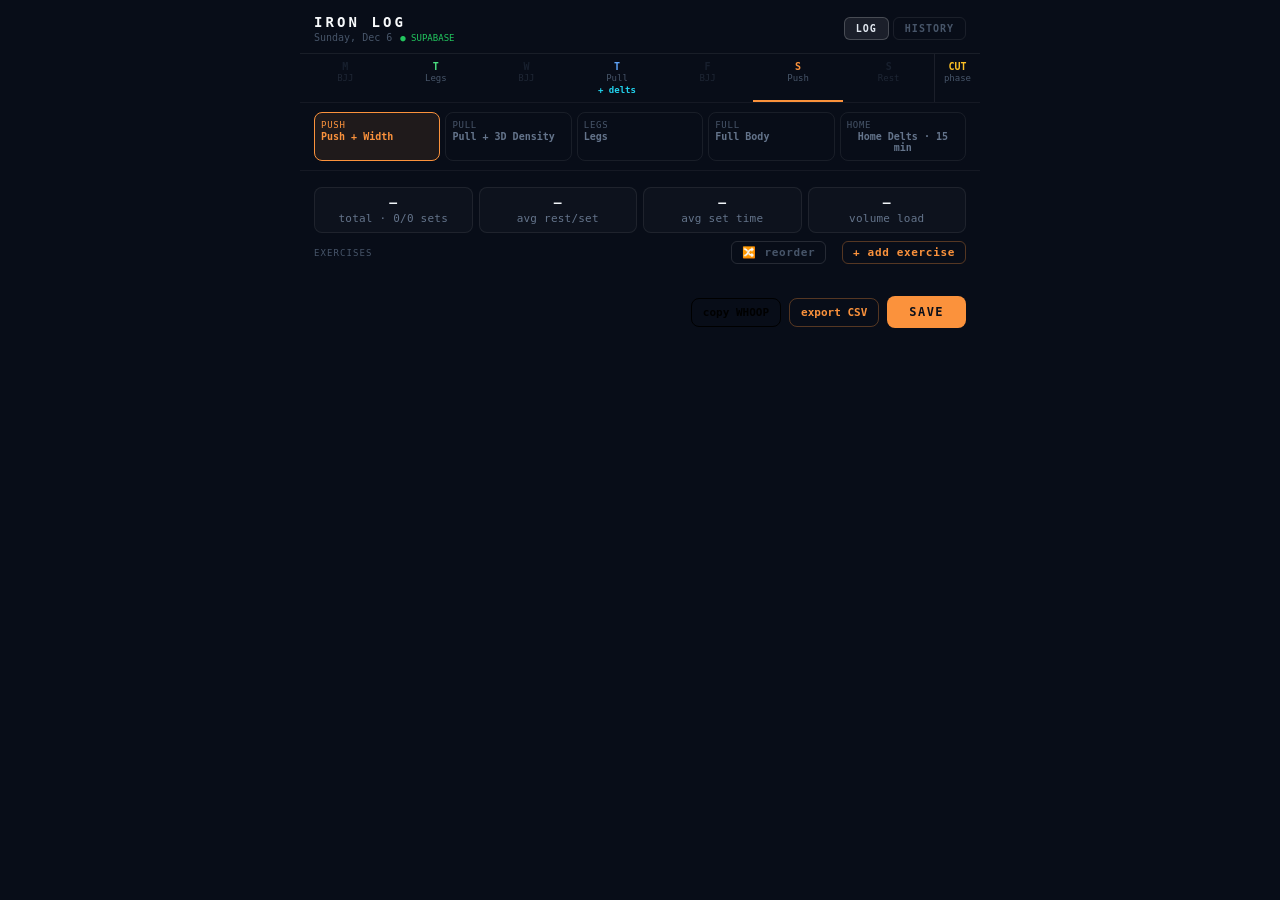
==== commit bcbf5145: "fix: local dates, explicit phase toggle, safe saves, CSV escaping, SW fallback - todayKey() in index" ====
--- a/index.html
+++ b/index.html
@@ -36,6 +36,7 @@
 .strip-d{font-size:10px;font-weight:800;}
 .strip-l{font-size:9px;color:var(--muted);margin-top:1px;}
 .strip-pm{font-size:9px;font-weight:700;margin-top:2px;cursor:pointer;}
+.strip-cell.phase{flex:0 0 auto;padding:7px 9px;opacity:1;cursor:pointer;border-left:1px solid rgba(255,255,255,.08);}
 
 /* ── Day tabs ── */
 .day-tabs{display:flex;gap:5px;padding:9px 14px;border-bottom:1px solid rgba(255,255,255,.05);flex-wrap:wrap;}
@@ -51,6 +52,66 @@
 .card.ss-first,.card.ss-mid{border-bottom-left-radius:0;border-bottom-right-radius:0;border-bottom:none;}
 .card.ss-mid,.card.ss-last{margin-top:-10px;border-top-left-radius:0;border-top-right-radius:0;border-top:1px dashed rgba(167,139,250,.35);}
 .ss-tag{font-size:8px;font-weight:700;letter-spacing:.09em;color:#a78bfa;text-transform:uppercase;margin-bottom:4px;}
+
+/* ── Festive weeks ── */
+/* Colour schemes override the root tokens for the week. The per-day training
+   accent (PROGRAM[day].accent) is deliberately left alone so the app stays
+   legible — the theme wraps around it rather than replacing it. */
+body[data-theme="birthday"]    {--bg:#120a18;--bg2:rgba(244,114,182,.05); --border:rgba(244,114,182,.18);}
+body[data-theme="xmas"]        {--bg:#07110c;--bg2:rgba(74,222,128,.045); --border:rgba(248,113,113,.22);}
+body[data-theme="halloween"]   {--bg:#120804;--bg2:rgba(251,146,60,.05);  --border:rgba(251,146,60,.22);--muted:#7c5a3c;}
+body[data-theme="thanksgiving"]{--bg:#140e06;--bg2:rgba(245,158,11,.05);  --border:rgba(245,158,11,.2);}
+body[data-theme="newyear"]     {--bg:#07071a;--bg2:rgba(250,204,21,.045); --border:rgba(250,204,21,.22);}
+body[data-theme="valentine"]   {--bg:#16070e;--bg2:rgba(244,63,94,.05);   --border:rgba(244,63,94,.22);}
+body[data-theme="stpatrick"]   {--bg:#05120a;--bg2:rgba(34,197,94,.05);   --border:rgba(34,197,94,.22);}
+body[data-theme="july4"]       {--bg:#070b1a;--bg2:rgba(96,165,250,.05);  --border:rgba(248,113,113,.2);}
+body[data-theme="easter"]      {--bg:#0e0d18;--bg2:rgba(192,132,252,.05); --border:rgba(192,132,252,.2);}
+
+/* Banner under the title. Tap toggles the decorations; the text stays. */
+.festive{font-size:10px;font-weight:700;letter-spacing:.04em;margin-top:3px;color:#fbbf24;cursor:pointer;user-select:none;-webkit-user-select:none;}
+.festive.off{opacity:.45;font-weight:500;}
+.festive .hint{font-weight:400;color:var(--muted);margin-left:6px;letter-spacing:0;}
+
+/* Overlay: fixed, full-viewport, never catches taps. Particles are emoji so
+   there is nothing to host and they render identically on every phone. */
+.festive-layer{position:fixed;inset:0;pointer-events:none;overflow:hidden;z-index:40;}
+.fp{position:absolute;left:0;line-height:1;will-change:transform,opacity;
+    animation-duration:var(--dur,8s);animation-delay:var(--delay,0s);animation-iteration-count:infinite;}
+
+@keyframes fp-fall   {0%{transform:translate3d(0,-12vh,0) rotate(0)}      100%{transform:translate3d(var(--sway,0px),112vh,0) rotate(360deg)}}
+@keyframes fp-rise   {0%{transform:translate3d(0,112vh,0) rotate(-6deg)}  100%{transform:translate3d(var(--sway,0px),-14vh,0) rotate(6deg)}}
+@keyframes fp-drift  {0%{transform:translate3d(-14vw,0,0)} 50%{transform:translate3d(50vw,-6vh,0)} 100%{transform:translate3d(114vw,0,0)}}
+@keyframes fp-flap   {0%{transform:translate3d(-12vw,0,0) scaleX(1)} 25%{transform:translate3d(20vw,-4vh,0) scaleX(.55)} 50%{transform:translate3d(52vw,2vh,0) scaleX(1)} 75%{transform:translate3d(84vw,-5vh,0) scaleX(.55)} 100%{transform:translate3d(116vw,0,0) scaleX(1)}}
+@keyframes fp-bob    {0%,100%{transform:translateY(0)} 50%{transform:translateY(-10px)}}
+@keyframes fp-burst  {0%{transform:scale(.2);opacity:0} 15%{opacity:1} 60%{transform:scale(1.15);opacity:.9} 100%{transform:scale(1.35);opacity:0}}
+@keyframes fp-blink  {0%,100%{opacity:1;box-shadow:0 0 6px 1px currentColor} 50%{opacity:.2;box-shadow:none}}
+@keyframes fp-thread {0%,100%{height:14px} 45%,55%{height:var(--drop,160px)}}
+
+.fp.fall  {top:0;animation-name:fp-fall;animation-timing-function:linear;}
+.fp.rise  {bottom:0;animation-name:fp-rise;animation-timing-function:linear;}
+.fp.drift {animation-name:fp-drift;animation-timing-function:ease-in-out;animation-direction:alternate;}
+.fp.flap  {animation-name:fp-flap;animation-timing-function:linear;}
+.fp.bob   {animation-name:fp-bob;animation-timing-function:ease-in-out;}
+.fp.burst {animation-name:fp-burst;animation-timing-function:ease-out;}
+
+/* Spider: the thread grows from the top edge and the spider rides its end. */
+.fp.spider{top:0;display:flex;flex-direction:column;align-items:center;}
+.fp.spider::before{content:'';display:block;width:1px;background:rgba(226,232,240,.5);
+  animation:fp-thread ease-in-out infinite;animation-duration:var(--dur,11s);animation-delay:var(--delay,0s);}
+
+/* Christmas tree with blinking lights laid over the glyph. */
+.fp.tree{left:auto;right:6px;bottom:10px;font-size:64px;}
+.fp.tree i{position:absolute;width:6px;height:6px;border-radius:50%;animation-name:fp-blink;animation-timing-function:ease-in-out;}
+
+/* Corner cobwebs, static. */
+.fp.web{top:-6px;font-size:54px;opacity:.28;}
+.fp.web.l{left:-8px;transform:scaleX(-1);}
+.fp.web.r{left:auto;right:-8px;}
+
+@media (prefers-reduced-motion: reduce){
+  .festive-layer .fp,.festive-layer .fp::before{animation:none!important;}
+  .festive-layer .fp.fall,.festive-layer .fp.rise,.festive-layer .fp.drift,.festive-layer .fp.flap,.festive-layer .fp.burst,.festive-layer .fp.spider{display:none;}
+}
 .card-head{display:flex;justify-content:space-between;align-items:flex-start;margin-bottom:6px;}
 .ex-name{font-size:12px;font-weight:700;color:#f1f5f9;}
 .ex-alt{font-size:10px;color:var(--muted);margin-top:1px;}
@@ -200,6 +261,7 @@
   <div>
     <div class="title">IRON LOG</div>
     <div class="sub"><span id="today-label"></span><span class="dot">● SUPABASE</span></div>
+    <div class="festive" id="festive-banner" style="display:none" onclick="toggleFestive()"></div>
   </div>
   <div class="nav-btns">
     <button class="nav-btn active" onclick="switchView('log')" id="btn-log">LOG</button>
@@ -365,12 +427,11 @@
 // ─── Schedule phase ──────────────────────────────────────────────────────────
 // CUT  — Tue LEGS · Thu PULL (+HOME pm) · Sat PUSH · Sun rest
 // BULK — Tue LEGS · Thu FULL (+HOME pm) · Sat PUSH · Sun PULL
-// The phase flips itself the first time a FULL session is saved — the schedule
-// follows what was actually trained, so there is no date to remember and no
-// risk of the strip switching while the cut is still running. The answer is
-// cached in localStorage so the strip paints correctly on the first frame;
-// detectPhase() confirms it against the DB at boot, which is what carries a
-// session logged on another device across. It never switches back.
+// The phase is an explicit choice: tap the CUT/BULK chip at the end of the week
+// strip and confirm. It used to flip itself the first time a FULL session was
+// saved, which meant one travel-fallback FULL workout would silently and
+// permanently rewrite the schedule. Stored per device in localStorage; it
+// switches in either direction and never on its own.
 const PHASE_KEY = 'ironlog_phase';
 let onBulk = (() => { try { return localStorage.getItem(PHASE_KEY) === 'bulk'; } catch { return false; } })();
 function setPhase(bulk){
@@ -378,6 +439,15 @@
   onBulk = bulk;
   try{ localStorage.setItem(PHASE_KEY, bulk ? 'bulk' : 'cut'); }catch{}
   return true;                       // changed — caller re-renders
+}
+function togglePhase(){
+  const toBulk = !onBulk;
+  const msg = toBulk
+    ? 'Switch the schedule to LEAN BULK?\n\nThu \u2192 FULL (+ delts pm) \u00b7 Sun \u2192 PULL'
+    : 'Switch the schedule back to CUT?\n\nThu \u2192 PULL (+ delts pm) \u00b7 Sun \u2192 rest';
+  if(!confirm(msg)) return;
+  if(setPhase(toBulk)) renderAll();
+  showToast(toBulk ? 'Lean-bulk week active' : 'Cut week active');
 }
 
 // WEEK cells may carry an optional `pm` day = a second, short session that
@@ -405,17 +475,6 @@
 const week  = () => onBulk ? WEEK_BULK  : WEEK_CUT;
 const split = () => onBulk ? SPLIT_BULK : SPLIT_CUT;
 
-// One GET, and only until the day the first FULL session exists; after that the
-// cached flag short-circuits it. Offline or on error the cached phase stands.
-async function detectPhase(){
-  if(onBulk) return false;
-  try{
-    const rows = await apiGet({action:'get_by_day', day:'FULL'});
-    if(Array.isArray(rows) && rows.length) return setPhase(true);
-  }catch{}
-  return false;
-}
-
 // ─── State ────────────────────────────────────────────────────────────────────
 let currentDay  = split()[new Date().getDay()] || 'PUSH';
 let currentView = 'log';
@@ -427,7 +486,10 @@
 let liveTimer   = null;
 
 // ─── Helpers ─────────────────────────────────────────────────────────────────
-function todayKey(){ return new Date().toISOString().slice(0,10); }
+// Local calendar date, never UTC: toISOString() would roll a session logged
+// after 8 PM Miami time (7 PM once DST ends) onto tomorrow's date and split
+// the crash-recovery draft across two keys mid-workout.
+function todayKey(){ return isoLocal(new Date()); }
 function escapeHtml(s){return String(s).replace(/[&<>"']/g,c=>({'&':'&amp;','<':'&lt;','>':'&gt;','"':'&quot;',"'":'&#39;'}[c]));}
 
 // ── Silent localStorage draft persistence ──
@@ -531,6 +593,19 @@
 // Time/step-based targets (minutes, seconds, steps) get no rep suggestion.
 // Weight step comes from exercises.step in the DB (default 5; cable stack 1.5/2.5),
 // with an id-keyed fallback map for older API responses. Never keyed by name.
+// YYYY-MM-DD in the device's local timezone (the date the lifter would write).
+function isoLocal(d){
+  const p = n => String(n).padStart(2,'0');
+  return `${d.getFullYear()}-${p(d.getMonth()+1)}-${p(d.getDate())}`;
+}
+// One CSV field: quotes when needed (RFC 4180, doubled inner quotes) and
+// neutralises spreadsheet formula injection (=, +, -, @ leading a text cell).
+function csvCell(v){
+  if(v==null) return '';
+  let t=String(v);
+  if(/^[=+\-@\t\r]/.test(t)) t="'"+t;
+  return /[",\r\n]/.test(t) ? '"'+t.replace(/"/g,'""')+'"' : t;
+}
 const PROG_STEP_DEFAULT = 5;
 const PROG_STEP_BY_ID = { 6:1.5, 7:1.5, 29:1.5, 37:1.5, 5:2.5, 28:2.5, 33:2.5 };
 function progStep(ex){
@@ -767,12 +842,16 @@
       // Only persist sets the user actually engaged with (started ▶ or marked done ✓).
       // Prevents prefilled progression suggestions from being saved as a phantom session.
       if(!st.done && !st.startedAt) return;
-      const wNum=(st.w===''||st.w==null)?null:parseFloat(st.w);
-      const rNum=(st.r===''||st.r==null)?null:Math.round(parseFloat(st.r));
+      // Clamp to the DB CHECK ranges (reps >= 0, weight -1000..10000, rir 0..5)
+      // so a typo can never make the save fail server-side.
+      const wRaw=(st.w===''||st.w==null)?NaN:parseFloat(st.w);
+      const rRaw=(st.r===''||st.r==null)?NaN:Math.round(parseFloat(st.r));
+      const rirRaw=(st.rir===''||st.rir==null)?NaN:parseInt(st.rir,10);
       rows.push({date,day,exercise_id:ex.id,exercise:ex.name,set_number:i+1,
-        weight:Number.isFinite(wNum)?wNum:null, reps:Number.isFinite(rNum)?rNum:null,
-        done:st.done,started_at:st.startedAt||null,completed_at:st.completedAt||null,
-        rir:(st.rir===''||st.rir==null)?null:parseInt(st.rir,10)});
+        weight:Number.isFinite(wRaw)?Math.min(10000,Math.max(-1000,wRaw)):null,
+        reps:Number.isFinite(rRaw)?Math.min(10000,Math.max(0,rRaw)):null,
+        done:!!st.done,started_at:st.startedAt||null,completed_at:st.completedAt||null,
+        rir:Number.isFinite(rirRaw)?Math.min(5,Math.max(0,rirRaw)):null});
     });
   });
   if (skipped.length) {
@@ -815,7 +894,8 @@
       <div class="strip-d" style="color:${ac}">${w.d}</div><div class="strip-l">${w.l}</div>${
         pmP?`<div class="strip-pm" style="color:${pmP.accent};${pmOn?'font-weight:800':''}" onclick="event.stopPropagation();selectDay('${w.pm}')">+ delts</div>`:''
       }</div>`;
-  }).join('');
+  }).join('') + `<div class="strip-cell phase" onclick="togglePhase()" title="Switch schedule phase">
+      <div class="strip-d" style="color:${onBulk?'#4ade80':'#fbbf24'}">${onBulk?'BULK':'CUT'}</div><div class="strip-l">phase</div></div>`;
 
   // Day tabs
   document.getElementById('day-tabs').innerHTML = DAYS.map(d=>{
@@ -903,18 +983,217 @@
            totalSecs: elapsed + remainingSecs,
            finishAt: remainingSets ? new Date(Date.now()+remainingSecs*1000) : null };
 }
+
+// ── Festive weeks ────────────────────────────────────────────────────────────
+// Birthdays and holidays theme the app for the Mon–Sun week that contains
+// them. Pure date logic lives here so it is unit-tested; the DOM side
+// (applyFestive) is below the block.
+//
+// Each entry is either a fixed {m, d} or a {date: (year) => Date} resolver
+// for moveable feasts. Birthdays carry `y` so the banner can say "turns N".
+// `theme` picks the colour scheme + particle set in CSS/applyFestive.
+const FESTIVE_EVENTS = [
+  // birthdays
+  { kind:'birthday', name:'Arya',     m:7,  d:2,  y:2019, theme:'birthday', emoji:'🎂' },
+  { kind:'birthday', name:'Maya',     m:12, d:14, y:2021, theme:'birthday', emoji:'🎂' },
+  { kind:'birthday', name:'Priya',    m:5,  d:4,  y:1990, theme:'birthday', emoji:'🎂' },
+  { kind:'birthday', name:'Fernando', m:12, d:15, y:1976, theme:'birthday', emoji:'🎂' },
+  { kind:'birthday', name:'Marinice', m:4,  d:16, y:1954, theme:'birthday', emoji:'🎂' },
+  { kind:'birthday', name:'Daniel',   m:10, d:13, y:1987, theme:'birthday', emoji:'🎂' },
+  // fixed holidays
+  { kind:'holiday', name:'New Year',       m:1,  d:1,  theme:'newyear',   emoji:'🎆' },
+  { kind:'holiday', name:"Valentine's",    m:2,  d:14, theme:'valentine', emoji:'❤️' },
+  { kind:'holiday', name:"St. Patrick's",  m:3,  d:17, theme:'stpatrick', emoji:'☘️' },
+  { kind:'holiday', name:'Fourth of July', m:7,  d:4,  theme:'july4',     emoji:'🎆' },
+  { kind:'holiday', name:'Halloween',      m:10, d:31, theme:'halloween', emoji:'🎃' },
+  { kind:'holiday', name:'Christmas',      m:12, d:25, theme:'xmas',      emoji:'🎄' },
+  // moveable holidays
+  { kind:'holiday', name:'Easter',       date:(y)=>easterDate(y),          theme:'easter',       emoji:'🐣' },
+  { kind:'holiday', name:'Thanksgiving', date:(y)=>nthWeekday(y,11,4,4),   theme:'thanksgiving', emoji:'🦃' },
+];
+
+// Local-midnight Date for y/m/d (m is 1-based). Never UTC: a user in Miami
+// should see the week flip at their midnight, not at 8pm the night before.
+function localDate(y,m,d){ return new Date(y, m-1, d, 0,0,0,0); }
+
+// Nth occurrence (1-based) of a weekday (0=Sun..6=Sat) in a month.
+// nthWeekday(2026, 11, 4, 4) = fourth Thursday of November = Thanksgiving.
+function nthWeekday(y,m,weekday,n){
+  const first = localDate(y,m,1);
+  const offset = (weekday - first.getDay() + 7) % 7;
+  return localDate(y, m, 1 + offset + (n-1)*7);
+}
+
+// Anonymous Gregorian algorithm (Meeus/Jones/Butcher). Western Easter.
+function easterDate(y){
+  const a=y%19, b=Math.floor(y/100), c=y%100, d=Math.floor(b/4), e=b%4,
+        f=Math.floor((b+8)/25), g=Math.floor((b-f+1)/3), h=(19*a+b-d-g+15)%30,
+        i=Math.floor(c/4), k=c%4, l=(32+2*e+2*i-h-k)%7, m=Math.floor((a+11*h+22*l)/451),
+        month=Math.floor((h+l-7*m+114)/31), day=((h+l-7*m+114)%31)+1;
+  return localDate(y, month, day);
+}
+
+// Monday 00:00 → Sunday 23:59:59.999 of the week containing `date`, local time.
+function weekBounds(date){
+  const d = new Date(date.getFullYear(), date.getMonth(), date.getDate());
+  const dow = (d.getDay() + 6) % 7;          // Mon=0 … Sun=6
+  const start = new Date(d); start.setDate(d.getDate() - dow);
+  const end   = new Date(start); end.setDate(start.getDate() + 6); end.setHours(23,59,59,999);
+  return { start, end };
+}
+
+// Resolve an event's calendar date for a given year.
+function festiveDateFor(ev, y){ return ev.date ? ev.date(y) : localDate(y, ev.m, ev.d); }
+
+// All events whose date falls in the same Mon–Sun week as `date`, sorted by
+// date within the week. Birthdays first on ties so a shared week with a
+// holiday (Arya + Fourth of July, every year) leads with the person.
+// The week can straddle a year boundary, so three candidate years are tried.
+function eventsForWeek(date){
+  const { start, end } = weekBounds(date);
+  const yrs = [date.getFullYear()-1, date.getFullYear(), date.getFullYear()+1];
+  const out = [];
+  FESTIVE_EVENTS.forEach(ev => {
+    for (const y of yrs) {
+      const when = festiveDateFor(ev, y);
+      if (when >= start && when <= end) {
+        const hit = { kind: ev.kind, name: ev.name, theme: ev.theme, emoji: ev.emoji, when };
+        if (ev.kind === 'birthday') hit.age = y - ev.y;
+        out.push(hit);
+        break;
+      }
+    }
+  });
+  out.sort((a,b) => (a.when - b.when) || ((a.kind==='birthday'?0:1) - (b.kind==='birthday'?0:1)));
+  return out;
+}
+
+// Banner text: "🎂 Daniel turns 39" / "🎂 Maya turns 5 · Fernando turns 50" /
+// "🎂 Arya turns 7 · 🎆 Fourth of July". Birthdays share one leading emoji.
+function festiveLabel(events){
+  if (!events.length) return '';
+  const parts = [];
+  let lastEmoji = null;
+  events.forEach(ev => {
+    const text = ev.kind === 'birthday' ? `${ev.name} turns ${ev.age}` : ev.name;
+    parts.push((ev.emoji !== lastEmoji ? ev.emoji + ' ' : '') + text);
+    lastEmoji = ev.emoji;
+  });
+  return parts.join(' · ');
+}
+
+// Colour scheme comes from the primary event: the first birthday if any,
+// else the first holiday. Particles are drawn for every active theme.
+function festiveTheme(events){
+  if (!events.length) return null;
+  return (events.find(e => e.kind === 'birthday') || events[0]).theme;
+}
 // @@TESTABLE-END
+
+// ── Festive weeks: DOM side ──────────────────────────────────────────────────
+const FESTIVE_KEY = 'ironlog_festive';   // 'off' = user tapped the banner to hide decorations
+function festiveOn(){ try{ return localStorage.getItem(FESTIVE_KEY) !== 'off'; }catch{ return true; } }
+function toggleFestive(){ try{ localStorage.setItem(FESTIVE_KEY, festiveOn() ? 'off' : 'on'); }catch{} applyFestive(); }
+
+// Particle recipes per theme. Each returns {cls, txt, style[, lights]} items
+// that applyFestive turns into .fp nodes. Counts stay small (≤ ~16 moving
+// nodes per theme) so this is cheap on a phone GPU. Negative --delay starts
+// every animation mid-flight so the first paint is already populated.
+const _r  = (a,b) => a + Math.random()*(b-a);
+const _p  = v => `${v.toFixed(1)}%`;
+const _n  = (n,fn) => Array.from({length:n}, (_,i)=>fn(i));
+const _pk = arr => arr[Math.floor(Math.random()*arr.length)];
+const FESTIVE_PARTICLES = {
+  birthday: () => [
+    ..._n(7, ()=>({cls:'rise', txt:_pk(['🎈','🎈','🎈','🎉']), style:`left:${_p(_r(2,92))};font-size:${_r(18,30)|0}px;--dur:${_r(11,17).toFixed(1)}s;--delay:-${_r(0,16).toFixed(1)}s;--sway:${_r(-40,40)|0}px`})),
+    ..._n(10,()=>({cls:'fall', txt:'▪', style:`left:${_p(_r(0,98))};font-size:${_r(9,13)|0}px;color:hsl(${_r(0,360)|0} 90% 65%);--dur:${_r(7,12).toFixed(1)}s;--delay:-${_r(0,12).toFixed(1)}s;--sway:${_r(-60,60)|0}px`})),
+  ],
+  xmas: () => [
+    {cls:'tree', txt:'🎄', style:'', lights:['#f87171','#fbbf24','#60a5fa','#4ade80','#f472b6']},
+    ..._n(14,()=>({cls:'fall', txt:'❄', style:`left:${_p(_r(0,98))};font-size:${_r(10,18)|0}px;color:#e2e8f0;opacity:.85;--dur:${_r(9,16).toFixed(1)}s;--delay:-${_r(0,16).toFixed(1)}s;--sway:${_r(-30,30)|0}px`})),
+  ],
+  halloween: () => [
+    {cls:'web l', txt:'🕸️', style:''}, {cls:'web r', txt:'🕸️', style:''},
+    ..._n(2, i=>({cls:'drift', txt:'👻', style:`top:${_p(_r(18,60))};font-size:${_r(26,34)|0}px;opacity:.85;--dur:${_r(14,20).toFixed(1)}s;--delay:-${i*7}s`})),
+    ..._n(3, i=>({cls:'flap',  txt:'🦇', style:`top:${_p(_r(8,40))};font-size:${_r(18,26)|0}px;--dur:${_r(9,13).toFixed(1)}s;--delay:-${i*4}s`})),
+    {cls:'spider', txt:'🕷️', style:`left:${_p(_r(10,30))};font-size:22px;--dur:11s;--delay:-2s;--drop:${_r(120,220)|0}px`},
+    {cls:'spider', txt:'🕷️', style:`left:${_p(_r(65,88))};font-size:18px;--dur:14s;--delay:-7s;--drop:${_r(90,180)|0}px`},
+  ],
+  thanksgiving: () => [
+    {cls:'bob', txt:'🦃', style:'left:auto;right:10px;bottom:12px;font-size:48px;--dur:3s'},
+    ..._n(12,()=>({cls:'fall', txt:_pk(['🍂','🍁','🍃']), style:`left:${_p(_r(0,98))};font-size:${_r(14,22)|0}px;--dur:${_r(10,16).toFixed(1)}s;--delay:-${_r(0,16).toFixed(1)}s;--sway:${_r(-70,70)|0}px`})),
+  ],
+  newyear: () => [
+    ..._n(6, ()=>({cls:'burst', txt:_pk(['🎆','🎇','✨']), style:`left:${_p(_r(5,85))};top:${_p(_r(6,45))};font-size:${_r(26,44)|0}px;--dur:${_r(2.4,3.6).toFixed(1)}s;--delay:-${_r(0,3.5).toFixed(1)}s`})),
+    ..._n(10,()=>({cls:'fall', txt:'▪', style:`left:${_p(_r(0,98))};font-size:${_r(8,12)|0}px;color:${_pk(['#fbbf24','#f8fafc','#fde68a'])};--dur:${_r(7,12).toFixed(1)}s;--delay:-${_r(0,12).toFixed(1)}s;--sway:${_r(-50,50)|0}px`})),
+  ],
+  valentine: () => _n(9, ()=>({cls:'rise', txt:_pk(['❤️','💗','💕']), style:`left:${_p(_r(2,92))};font-size:${_r(14,26)|0}px;--dur:${_r(10,16).toFixed(1)}s;--delay:-${_r(0,16).toFixed(1)}s;--sway:${_r(-30,30)|0}px`})),
+  stpatrick: () => _n(10,()=>({cls:'fall', txt:_pk(['☘️','🍀']), style:`left:${_p(_r(0,98))};font-size:${_r(12,20)|0}px;--dur:${_r(9,15).toFixed(1)}s;--delay:-${_r(0,15).toFixed(1)}s;--sway:${_r(-50,50)|0}px`})),
+  july4: () => [
+    ..._n(5, ()=>({cls:'burst', txt:'🎆', style:`left:${_p(_r(5,85))};top:${_p(_r(6,40))};font-size:${_r(28,44)|0}px;--dur:${_r(2.4,3.6).toFixed(1)}s;--delay:-${_r(0,3.5).toFixed(1)}s`})),
+    ..._n(10,()=>({cls:'fall', txt:'▪', style:`left:${_p(_r(0,98))};font-size:${_r(8,12)|0}px;color:${_pk(['#f87171','#f8fafc','#60a5fa'])};--dur:${_r(7,12).toFixed(1)}s;--delay:-${_r(0,12).toFixed(1)}s;--sway:${_r(-50,50)|0}px`})),
+  ],
+  easter: () => _n(7, i=>({cls:'bob', txt:['🐣','🥚','🐰','🌷'][i%4], style:`left:${_p(8+i*13)};bottom:${_r(8,40)|0}px;font-size:${_r(20,30)|0}px;--dur:${_r(2.2,3.4).toFixed(1)}s;--delay:-${_r(0,3).toFixed(1)}s`})),
+};
+
+// Apply this week's theme: banner text always; colour scheme + overlay only
+// while the user has not hidden them. Idempotent — safe to call on boot, on
+// toggle, and when the PWA comes back to the foreground after a date change.
+function applyFestive(){
+  const events = eventsForWeek(new Date());
+  const theme  = festiveTheme(events);
+  const on     = festiveOn();
+  const banner = document.getElementById('festive-banner');
+  let   layer  = document.getElementById('festive-layer');
+
+  if (banner) {
+    if (!events.length) banner.style.display = 'none';
+    else {
+      banner.style.display = '';
+      banner.className = 'festive' + (on ? '' : ' off');
+      banner.innerHTML = `${escapeHtml(festiveLabel(events))}<span class="hint">${on ? 'tap to hide' : 'tap to show'}</span>`;
+    }
+  }
+
+  if (!theme || !on) {
+    document.body.removeAttribute('data-theme');
+    if (layer) layer.remove();
+    return;
+  }
+
+  document.body.dataset.theme = theme;
+  const key = events.map(e => e.theme + ':' + e.when.toDateString()).join('|');
+  if (layer && layer.dataset.built === key) return;          // already drawn for this exact week
+  if (!layer) { layer = document.createElement('div'); layer.id = 'festive-layer'; layer.className = 'festive-layer'; document.body.appendChild(layer); }
+
+  // Particles from every active theme, so a shared week (Arya + Fourth of
+  // July; Maya + Fernando) gets both sets. Colour scheme stays the primary's.
+  const themes = [...new Set(events.map(e => e.theme))];
+  const parts  = themes.flatMap(t => (FESTIVE_PARTICLES[t] || (() => []))());
+  layer.innerHTML = parts.map(p => {
+    const lights = p.lights ? p.lights.map((c,i) =>
+      `<i style="background:${c};color:${c};left:${[46,30,62,38,54][i]}%;top:${[28,48,52,70,74][i]}%;--dur:${(1.1+i*.23).toFixed(2)}s;--delay:-${(i*.37).toFixed(2)}s"></i>`).join('') : '';
+    return `<span class="fp ${p.cls}" style="${p.style}">${p.txt}${lights}</span>`;
+  }).join('');
+  layer.dataset.built = key;
+}
+
+// A PWA left open across Sunday midnight should pick up the new week.
+document.addEventListener('visibilitychange', () => { if (document.visibilityState === 'visible') applyFestive(); });
+
 function renderBodyCompLine(){
   const el=document.getElementById('bc-line'); if(!el) return;
   const h=bodyCompHistory||[]; if(!h.length){ el.innerHTML=''; return; }
   const now=h[0];
-  const cutoff=new Date(now.measure_date); cutoff.setDate(cutoff.getDate()-30);
-  const cut=cutoff.toISOString().slice(0,10);
+  // Parse at local noon so neither the 30-day cutoff nor the age badge drifts
+  // a day across the UTC boundary.
+  const cutoff=new Date(now.measure_date+'T12:00:00'); cutoff.setDate(cutoff.getDate()-30);
+  const cut=isoLocal(cutoff);
   const then=h.find(m=>m.measure_date<=cut);
   const w=parseFloat(now.weight_lb), bf=parseFloat(now.body_fat_pct), lean=parseFloat(now.fat_free_mass_lb);
   let delta='';
   if(then){ const d=w-parseFloat(then.weight_lb); const cls=d>0?'up':'down'; delta=` \u00b7 <span class="${cls}">${d>0?'\u25b2':'\u25bc'} ${Math.abs(d).toFixed(1)} lb / 30d</span>`; }
-  const age=Math.round((Date.now()-new Date(now.measure_date))/86400000);
+  const age=Math.round((new Date(todayKey()+'T12:00:00')-new Date(now.measure_date+'T12:00:00'))/86400000);
   const stale=age>7?` <span style="color:#fbbf24">(${age}d old)</span>`:'';
   el.innerHTML=`<b>${w.toFixed(1)} lb</b>${isNaN(bf)?'':` \u00b7 <b>${bf.toFixed(1)}%</b> BF`}${isNaN(lean)?'':` \u00b7 lean <b>${Math.round(lean)}</b>`}${delta}${stale}`;
 }
@@ -922,7 +1201,7 @@
 // live counter moves without burning cycles the rest of the time.
 function syncRestTicker(){
   const pending=document.querySelector('.rest-live');
-  if(pending && !restTicker){ restTicker=setInterval(()=>renderExercises(),1000); }
+  if(pending && !restTicker){ restTicker=setInterval(()=>{ if(!_swipeAnimating) renderExercises(); },1000); }
   else if(!pending && restTicker){ clearInterval(restTicker); restTicker=null; }
 }
 function renderDaySummary(){
@@ -1466,6 +1745,14 @@
   saveDraftLocal();
   renderExercises();
 }
+// Swipe-to-delete resolves the row by identity when its timer fires, so two
+// quick swipes (or a re-render in between) can't shift the index onto the
+// wrong set.
+function rmSetObj(id,setObj){
+  if(!draft[id]) return;
+  const i=draft[id].indexOf(setObj);
+  if(i>=0) rmSet(id,i);
+}
 
 // Fetch the rows the progression engine needs. Primary source is this split's
 // history; if any exercise on the day has NO rows there (e.g. it was moved from
@@ -1559,12 +1846,11 @@
   const btn=document.getElementById('save-btn');
   btn.textContent='saving...'; btn.disabled=true;
   try{
-    await apiPost({action:'save_session'},{date:todayKey(),day:currentDay,rows});
+    const res=await apiPost({action:'save_session'},{date:todayKey(),day:currentDay,rows});
     btn.style.background='#14532d'; btn.style.color='#4ade80'; btn.textContent='SAVED ✓';
     clearDraftLocal();
-    // First FULL session saved -> the lean-bulk week is now the real one.
-    if(currentDay==='FULL' && setPhase(true)) renderAll();
-    showToast('Saved to Supabase!');
+    if(res && res.warning) showToast(res.warning,'#fb923c');
+    else showToast('Saved to Supabase!');
     setTimeout(()=>{ btn.style.background=PROGRAM[currentDay].accent; btn.style.color='#0a0f1a'; btn.textContent='SAVE'; btn.disabled=false; },3000);
   }catch(e){
     btn.style.background='#7f1d1d'; btn.style.color='#fca5a5'; btn.textContent='FAILED';
@@ -1614,7 +1900,7 @@
 function exportCSV(){
   const rows=draftToRows(currentDay,todayKey());
   const lines=['Date,Day,Exercise,Set,Weight,Reps,Done,StartedAt,CompletedAt'];
-  rows.forEach(r=>lines.push(`${r.date},${r.day},"${r.exercise}",${r.set_number},${r.weight??''},${r.reps??''},${r.done?'yes':'no'},${r.started_at||''},${r.completed_at||''}`));
+  rows.forEach(r=>lines.push(`${r.date},${r.day},${csvCell(r.exercise)},${r.set_number},${r.weight??''},${r.reps??''},${r.done?'yes':'no'},${r.started_at||''},${r.completed_at||''}`));
   const ok=downloadCSV(`ironlog_${currentDay}_${todayKey()}.csv`, lines.join('\n'));
   const b=document.getElementById('csv-btn');
   if(b){ b.textContent=ok?'downloaded!':'failed'; setTimeout(()=>b.textContent='export CSV',2500); }
@@ -1631,7 +1917,7 @@
         r.exercise_id === ex.id ||
         (r.exercise_id == null && namesForEx.includes(r.exercise))
       ).sort((a,b)=>a.set_number-b.set_number).forEach(r=>{
-        lines.push(`${r.date},${r.day},"${r.exercise}",${r.set_number},${r.weight??''},${r.reps??''},${r.done?'yes':'no'},${r.started_at||''},${r.completed_at||''}`);
+        lines.push(`${r.date},${r.day},${csvCell(r.exercise)},${r.set_number},${r.weight??''},${r.reps??''},${r.done?'yes':'no'},${r.started_at||''},${r.completed_at||''}`);
       });
     });
   });
@@ -1974,6 +2260,7 @@
   }
 }
 
+let _swipeAnimating = 0;   // exit animations in flight; the rest ticker waits for them
 function swipeEnd(e, id, si) {
   const key = `${id}-${si}`;
   const s = _swipe[key];
@@ -1996,7 +2283,9 @@
         wrap.style.opacity   = '0';
       });
     }
-    setTimeout(() => rmSet(id, si), 340);
+    const target = (draft[id]||[])[si];
+    _swipeAnimating++;
+    setTimeout(() => { _swipeAnimating=Math.max(0,_swipeAnimating-1); if(target) rmSetObj(id, target); else renderExercises(); }, 340);
   } else {
     resetSwipe(id, si);
   }
@@ -2015,9 +2304,9 @@
 // ─── Boot ─────────────────────────────────────────────────────────────────────
 (async () => {
   pruneOldDrafts();
-  const [, switched] = await Promise.all([loadExercises(), detectPhase()]);
-  if(switched) currentDay = split()[new Date().getDay()] || currentDay;
+  await loadExercises();
   renderAll();
+  applyFestive();
   await loadDraft();
 })();
 </script>
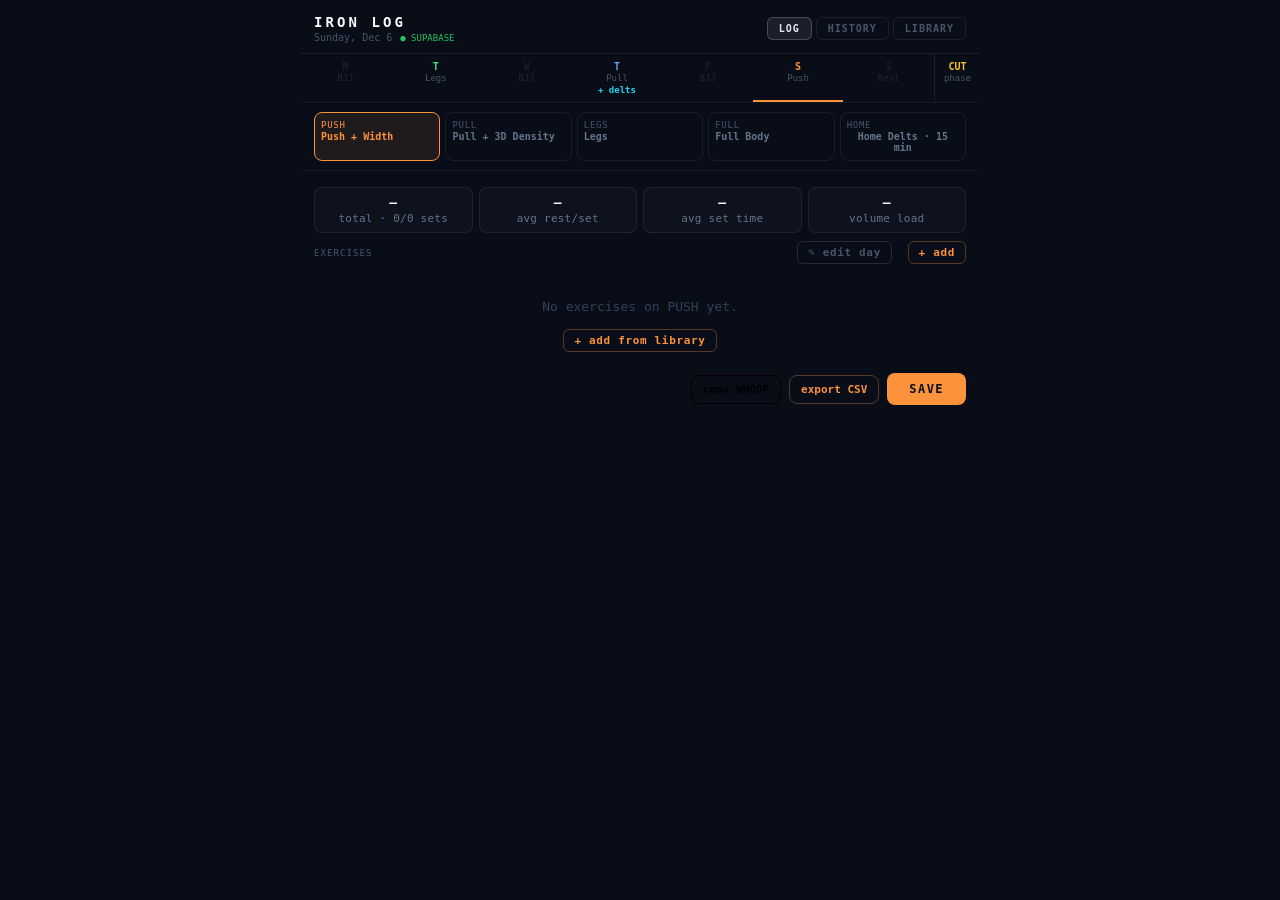
==== commit fbbf5d77: "feat: exercise library page; days link to library exercises; per-session swaps Exercises no longer b" ====
--- a/index.html
+++ b/index.html
@@ -250,7 +250,28 @@
 body.reordering .reorder-banner{display:block;}
 
 /* ── Edit pencil on card ── */
-.card-edit-btn{background:none;border:none;color:var(--muted);font-size:13px;cursor:pointer;padding:0 2px;line-height:1;margin-left:4px;}
+.card-edit-btn{background:none;border:none;color:var(--muted);font-size:13px;cursor:pointer;padding:2px 4px;line-height:1;margin-left:2px;text-decoration:none;}
+.card-swap-btn{flex:0 0 auto;background:none;border:1px solid;border-radius:6px;font-size:13px;font-weight:700;line-height:1;padding:4px 8px;cursor:pointer;font-family:var(--font);}
+.card-swap-btn:active{background:rgba(255,255,255,.08);}
+.ex-swapped{font-size:9.5px;color:#a78bfa;margin-top:2px;letter-spacing:.02em;}
+body.reordering .card-swap-btn{display:none;}
+.reorder-arrow.ss-btn{flex:2;font-size:11px;}
+.reorder-arrow.ss-btn.on{color:#a78bfa;border-color:rgba(167,139,250,.5);background:rgba(167,139,250,.1);}
+.reorder-arrow.slot-rm{flex:0 0 44px;color:#f87171;border-color:rgba(248,113,113,.3);}
+a.nav-btn{text-decoration:none;display:inline-flex;align-items:center;}
+.pick-modal{max-height:88vh;display:flex;flex-direction:column;padding-bottom:calc(16px + env(safe-area-inset-bottom));}
+.pick-sub{font-size:10px;color:var(--muted);margin:-10px 0 10px;}
+.pick-opt{display:flex;align-items:center;gap:8px;font-size:11px;color:#94a3b8;margin:10px 0 4px;cursor:pointer;}
+.pick-opt input{accent-color:var(--ac,#60a5fa);width:16px;height:16px;}
+.pick-list{overflow-y:auto;flex:1;margin:6px -4px 0;padding:0 4px;min-height:120px;}
+.pick-group{font-size:9px;font-weight:800;letter-spacing:.14em;color:var(--muted);text-transform:uppercase;padding:10px 2px 4px;}
+.pick-row{display:flex;flex-direction:column;align-items:flex-start;gap:2px;width:100%;text-align:left;background:rgba(255,255,255,.03);border:1px solid var(--border);border-radius:8px;padding:9px 10px;margin-bottom:5px;cursor:pointer;font-family:var(--font);color:var(--text);}
+.pick-row:active{border-color:var(--ac,#60a5fa);}
+.pick-row.revert{border-color:rgba(167,139,250,.4);background:rgba(167,139,250,.08);}
+.pick-name{font-size:12px;font-weight:700;}
+.pick-meta{font-size:10px;color:var(--muted);}
+.pick-foot{display:flex;justify-content:space-between;align-items:center;gap:10px;margin-top:10px;}
+.pick-new{font-size:11px;font-weight:700;color:#a78bfa;text-decoration:none;}
 .card-edit-btn:hover{color:var(--text);}
 
 </style>
@@ -266,6 +287,7 @@
   <div class="nav-btns">
     <button class="nav-btn active" onclick="switchView('log')" id="btn-log">LOG</button>
     <button class="nav-btn" onclick="switchView('history')" id="btn-history">HISTORY</button>
+    <a class="nav-btn" href="./exercises.html" id="btn-library">LIBRARY</a>
   </div>
 </div>
 
@@ -278,11 +300,11 @@
   <div class="ex-section-header">
     <span class="ex-section-label">EXERCISES</span>
     <div>
-      <button class="reorder-btn" id="reorder-btn" onclick="toggleReorderMode()">🔀 reorder</button>
-      <button class="add-ex-btn" id="add-ex-btn" onclick="openAddModal()">+ add exercise</button>
+      <button class="reorder-btn" id="reorder-btn" onclick="toggleReorderMode()">✎ edit day</button>
+      <button class="add-ex-btn" id="add-ex-btn" onclick="openPicker('add')">+ add</button>
     </div>
   </div>
-  <div class="reorder-banner" id="reorder-banner">Reorder mode — use ↑ ↓ to move exercises, then tap Done</div>
+  <div class="reorder-banner" id="reorder-banner">Edit day — ↑ ↓ reorder · ⛓ link a superset · ✕ remove from day. Tap Done to save.</div>
   <div id="ex-loading" class="loading" style="display:none">Loading from Supabase...</div>
   <div class="ex-list" id="ex-list"></div>
   <div class="action-row">
@@ -293,44 +315,18 @@
   <div class="toast" id="toast"></div>
 </div>
 
-<!-- ── Add / Edit Exercise Modal ── -->
-
-<div class="modal-overlay" id="modal-overlay" onclick="closeModal(event)">
-  <div class="modal">
-    <div class="modal-title" id="modal-title">Add Exercise</div>
-    <div class="modal-field">
-      <div class="modal-label">Exercise Name</div>
-      <input class="modal-input" id="modal-name" placeholder="e.g. Leg Press" type="text">
+<!-- ── Exercise picker (swap / add from library) ── -->
+<div class="modal-overlay" id="pick-overlay" onclick="closePicker(event)">
+  <div class="modal pick-modal">
+    <div class="modal-title" id="pick-title">Swap</div>
+    <div class="pick-sub" id="pick-sub"></div>
+    <input class="modal-input" id="pick-q" type="search" placeholder="Search library…" autocomplete="off" oninput="renderPicker()">
+    <label class="pick-opt" id="pick-opt-wrap"><input type="checkbox" id="pick-opt"> <span id="pick-opt-lbl"></span></label>
+    <div class="pick-list" id="pick-list"></div>
+    <div class="pick-foot">
+      <a class="pick-new" id="pick-new" href="./exercises.html?new=1">+ new exercise in library</a>
+      <button class="modal-btn modal-btn-cancel" style="flex:0 0 auto;padding:9px 16px" onclick="closePicker()">Close</button>
     </div>
-    <div class="modal-field">
-      <div class="modal-label">Alternate Name (optional)</div>
-      <input class="modal-input" id="modal-alt" placeholder="e.g. Hack Squat" type="text">
-    </div>
-    <div class="modal-row">
-      <div class="modal-field">
-        <div class="modal-label">Sets</div>
-        <input class="modal-input" id="modal-sets" placeholder="3" type="number" min="1" max="10">
-      </div>
-      <div class="modal-field">
-        <div class="modal-label">Rep Target</div>
-        <input class="modal-input" id="modal-reps" placeholder="8-10" type="text">
-      </div>
-    </div>
-    <div class="modal-row">
-      <div class="modal-field">
-        <div class="modal-label">Default Weight</div>
-        <input class="modal-input" id="modal-weight" placeholder="135" type="number">
-      </div>
-      <div class="modal-field">
-        <div class="modal-label">Unit</div>
-        <input class="modal-input" id="modal-unit" placeholder="lb" type="text">
-      </div>
-    </div>
-    <div class="modal-btns">
-      <button class="modal-btn modal-btn-cancel" onclick="closeModal()">Cancel</button>
-      <button class="modal-btn modal-btn-save" id="modal-save-btn" onclick="saveModal()">Save</button>
-    </div>
-    <button id="modal-del-btn" onclick="deleteExerciseFromProgram()" style="display:none;width:100%;margin-top:10px;background:rgba(248,113,113,.1);border:1px solid rgba(248,113,113,.3);color:#f87171;border-radius:8px;padding:9px;font-family:var(--font);font-size:11px;font-weight:700;cursor:pointer;letter-spacing:.05em">🗑 Delete Exercise</button>
   </div>
 </div>
 
@@ -381,6 +377,15 @@
 </div>
 
 <script>
+// Rows the progression engine needs: every earlier session of each exercise on
+// the day's list, whichever day it was logged under. Today is excluded so a
+// mid-session save never becomes "last time".
+async function fetchSuggestionRows(day, ids){
+  ids = ids || ((PROGRAM[day]&&PROGRAM[day].exercises)||[]).map(e=>e.id);
+  if(!ids.length) return [];
+  return (await apiGet({action:'get_by_exercises', ids:ids.join(','), before:todayKey()})) || [];
+}
+
 // ─── Supabase ─────────────────────────────────────────────────────────────────
 const SB_URL = 'https://skfuygyygrapnrkwzsmj.supabase.co';
 const SB_KEY = 'eyJhbGciOiJIUzI1NiIsInR5cCI6IkpXVCJ9.eyJpc3MiOiJzdXBhYmFzZSIsInJlZiI6InNrZnV5Z3l5Z3JhcG5ya3d6c21qIiwicm9sZSI6ImFub24iLCJpYXQiOjE3NzQ4MDc0NzYsImV4cCI6MjA5MDM4MzQ3Nn0.jl0FHAFzmWl8wLeWuKS0N8S_qFC92_WSHszdQhWYxCo';
@@ -498,7 +503,17 @@
 function saveDraftLocal(){ try{ localStorage.setItem(draftKey(),JSON.stringify(draft)); }catch{} }
 function clearDraftLocal(){ try{ localStorage.removeItem(draftKey()); }catch{} }
 function loadDraftLocal(){ try{ const raw=localStorage.getItem(draftKey()); return raw?JSON.parse(raw):null; }catch{ return null; } }
-function pruneOldDrafts(){ try{ const today=todayKey(); for(let i=localStorage.length-1;i>=0;i--){ const k=localStorage.key(i); if(k&&k.startsWith(DRAFT_PREFIX)&&!k.endsWith(today)) localStorage.removeItem(k); } }catch{} }
+function pruneOldDrafts(){ try{ const today=todayKey(); for(let i=localStorage.length-1;i>=0;i--){ const k=localStorage.key(i); if(k&&(k.startsWith(DRAFT_PREFIX)||k.startsWith(SWAP_PREFIX))&&!k.endsWith(today)) localStorage.removeItem(k); } }catch{} }
+
+// ── Library + today's swaps ──
+let LIB = {};            // exercise id -> exercise (library; archived ones too once loaded)
+let LIB_STATS = {};      // exercise id -> {n, last, days}
+let libraryLoading = null;
+const SWAP_PREFIX='ironlog_swaps_';
+function swapKey(day){ return `${SWAP_PREFIX}${day}_${todayKey()}`; }
+function loadSwaps(day){ try{ const o=JSON.parse(localStorage.getItem(swapKey(day))||'null'); return (o&&o.s)?{s:o.s,x:Array.isArray(o.x)?o.x:[]}:emptySwaps(); }catch{ return emptySwaps(); } }
+function saveSwaps(day,sw){ try{ if(!Object.keys(sw.s).length && !sw.x.length) localStorage.removeItem(swapKey(day)); else localStorage.setItem(swapKey(day),JSON.stringify(sw)); }catch{} }
+function applyDay(day){ if(PROGRAM[day]) PROGRAM[day].exercises = buildDayList(PROGRAM[day].slots||[], LIB, loadSwaps(day)); }
 function fmtDate(iso){ return new Date(iso+'T12:00:00').toLocaleDateString('en-US',{weekday:'short',month:'short',day:'numeric',year:'numeric'}); }
 function fmtShort(iso){ return new Date(iso+'T12:00:00').toLocaleDateString('en-US',{month:'short',day:'numeric'}); }
 function fmtSecs(s){
@@ -807,6 +822,92 @@
   });
   return out;
 }
+
+// ─── Program: days link to library exercises ────────────────────────────────
+// A day is a list of slots {slotId, exId, ssGroup}. Today-only changes live in
+// a per-day "swaps" object {s:{slotId:exId}, x:[exId]}: s = slot swapped to a
+// different exercise, x = extra exercises added for today only.
+function emptySwaps(){ return {s:{}, x:[]}; }
+function exFromRow(e){
+  const ex = {
+    id: e.id, name: e.name, ds: e.ds, rt: e.rt,
+    dw: parseFloat(e.dw) || 0, u: e.u || '',
+    step: Number.isFinite(parseFloat(e.step)) ? parseFloat(e.step) : undefined,
+    rest: Number.isInteger(e.rest_s) ? e.rest_s : undefined,
+    repMin: Number.isInteger(e.rep_min) ? e.rep_min : undefined,
+    repMax: Number.isInteger(e.rep_max) ? e.rep_max : undefined,
+    targetType: e.target_type || undefined,
+    muscle: e.muscle || '',
+    archived: !!e.is_deleted,
+    _historicalNames: Array.isArray(e.historical_names) ? e.historical_names : [],
+  };
+  if(e.alt) ex.alt = e.alt;
+  return ex;
+}
+function buildDayList(slots, lib, swaps){
+  const sw = swaps || emptySwaps();
+  const out = [], seen = new Set();
+  (slots||[]).forEach(sl=>{
+    const want = (sw.s && sw.s[sl.slotId]!=null) ? sw.s[sl.slotId] : sl.exId;
+    const ex = lib[want] || lib[sl.exId];
+    if(!ex || seen.has(ex.id)) return;
+    seen.add(ex.id);
+    out.push(Object.assign({}, ex, { slotId:sl.slotId, defaultId:sl.exId,
+      ssGroup: sl.ssGroup==null ? undefined : sl.ssGroup,
+      swappedFrom: ex.id!==sl.exId ? sl.exId : undefined }));
+  });
+  (sw.x||[]).forEach(id=>{
+    const ex = lib[id];
+    if(!ex || seen.has(id)) return;
+    seen.add(id);
+    out.push(Object.assign({}, ex, { slotId:null, extra:true }));
+  });
+  return clusterSupersets(out);
+}
+// Sets logged today for exercises not on today's list (e.g. swapped on another
+// device): put each into a same-muscle slot that has nothing logged yet,
+// otherwise keep it as a today-only extra. Never drops logged work.
+function inferSwaps(slots, lib, swaps, loggedIds){
+  const sw = { s: Object.assign({}, (swaps&&swaps.s)||{}), x: ((swaps&&swaps.x)||[]).slice() };
+  const logged = new Set(loggedIds||[]);
+  const onList = new Set(buildDayList(slots, lib, sw).map(e=>e.id));
+  [...logged].filter(id=>!onList.has(id) && lib[id]).forEach(id=>{
+    const m = lib[id].muscle;
+    const target = buildDayList(slots, lib, sw)
+      .find(e=>e.slotId!=null && !logged.has(e.id) && m && e.muscle===m);
+    if(target) sw.s[target.slotId] = id; else sw.x.push(id);
+  });
+  return sw;
+}
+// Library choices for the picker: same muscle as the slot first, then the rest
+// grouped by muscle. Archived exercises and ones already on the day are hidden.
+function pickerOptions(lib, opts){
+  const o = opts || {};
+  const excl = new Set(o.exclude||[]);
+  const q = String(o.q||'').toLowerCase().trim();
+  const hit = e => !q || e.name.toLowerCase().includes(q) || (e.alt||'').toLowerCase().includes(q) || (e.muscle||'').toLowerCase().includes(q);
+  const items = Object.values(lib||{}).filter(e=>!e.archived && !excl.has(e.id) && hit(e));
+  const byName = (a,b)=>a.name.localeCompare(b.name);
+  const same = o.muscle ? items.filter(e=>e.muscle===o.muscle).sort(byName) : [];
+  const rest = items.filter(e=>!o.muscle || e.muscle!==o.muscle)
+    .sort((a,b)=>(a.muscle||'~').localeCompare(b.muscle||'~') || byName(a,b));
+  return { same, rest };
+}
+// One logged session's rows grouped per exercise: today's day order first,
+// then anything else (swapped/removed exercises) in first-logged order.
+function sessionExerciseGroups(rows, order){
+  const by = new Map();
+  (rows||[]).forEach(r=>{
+    const k = r.exercise_id!=null ? r.exercise_id : ('name:'+r.exercise);
+    if(!by.has(k)) by.set(k, []);
+    by.get(k).push(r);
+  });
+  const rank = new Map((order||[]).map((id,i)=>[id,i]));
+  return [...by.entries()]
+    .map(([k,rs],i)=>({ id: typeof k==='number'?k:null, rows: rs.slice().sort((a,b)=>a.set_number-b.set_number), _i:i }))
+    .sort((a,b)=> (rank.has(a.id)?rank.get(a.id):1e6+a._i) - (rank.has(b.id)?rank.get(b.id):1e6+b._i))
+    .map(({id,rows})=>({id,rows}));
+}
 // @@TESTABLE-END
 
 function exStats(sets){
@@ -1342,16 +1443,22 @@
       ${ssTag}
       <div class="card-head">
         <div style="display:flex;align-items:flex-start;gap:4px">
-          <div><div class="ex-name">${escapeHtml(ex.name)}</div>${ex.alt?`<div class="ex-alt">or: ${escapeHtml(ex.alt)}</div>`:''}</div>
-          <button class="card-edit-btn" onclick="openEditModal(${ex.id})" title="Edit exercise">✏️</button>
+          <div style="flex:1;min-width:0"><div class="ex-name">${escapeHtml(ex.name)}</div>${ex.alt?`<div class="ex-alt">or: ${escapeHtml(ex.alt)}</div>`:''}${
+            ex.swappedFrom!=null?`<div class="ex-swapped">⇄ swapped in today · usual: ${escapeHtml((LIB[ex.swappedFrom]||{}).name||'')}</div>`:''}${
+            ex.extra?`<div class="ex-swapped">+ added for today only</div>`:''}</div>
+          <button class="card-swap-btn" onclick="openPicker('swap',${ex.id})" title="Swap for another exercise" style="color:${ac};border-color:${ac}55">⇄</button>
+          <a class="card-edit-btn" href="./exercises.html?edit=${ex.id}" title="Edit in library">✎</a>
         </div>
         <div class="ex-target" style="color:${ac}">${escapeHtml(buildLastBadge(ex))}</div>
         ${Number.isInteger(ex.rest) ? `<div class="ex-rest">rest ${fmtSecs(ex.rest)}</div>` : ''}
         ${suggestions[ex.id] ? `<div class="ex-suggest" style="color:${suggestions[ex.id].color};font-size:11px;margin-top:3px;font-weight:600;letter-spacing:.01em">next: ${escapeHtml(suggestions[ex.id].text)}</div>` : ''}
       </div>
       <div class="reorder-controls">
-        <button class="reorder-arrow" onclick="moveExercise(${ex.id},-1)" ${prog.exercises[0].id===ex.id?'disabled':''}>↑ up</button>
-        <button class="reorder-arrow" onclick="moveExercise(${ex.id},1)" ${prog.exercises[prog.exercises.length-1].id===ex.id?'disabled':''}>↓ down</button>
+        <button class="reorder-arrow" onclick="moveExercise(${ex.id},-1)" ${(exIdx===0||ex.extra)?'disabled':''}>↑</button>
+        <button class="reorder-arrow" onclick="moveExercise(${ex.id},1)" ${(exIdx===exArr.length-1||ex.extra||(exArr[exIdx+1]&&exArr[exIdx+1].extra))?'disabled':''}>↓</button>
+        ${(ex.slotId!=null && exArr[exIdx+1] && exArr[exIdx+1].slotId!=null) ? (()=>{ const linked = ex.ssGroup!=null && exArr[exIdx+1].ssGroup===ex.ssGroup;
+          return `<button class="reorder-arrow ss-btn${linked?' on':''}" onclick="toggleSuperset(${ex.id})">${linked?'⛓ unlink ↓':'⛓ superset ↓'}</button>`; })() : ''}
+        <button class="reorder-arrow slot-rm" onclick="removeFromDay(${ex.id})" title="Remove from this day">✕</button>
       </div>
       ${timingBar}
       <div class="set-header">
@@ -1373,234 +1480,257 @@
   cb.style.color=PROGRAM[currentDay].accent; cb.style.borderColor=PROGRAM[currentDay].accent+'50';
   const ab=document.getElementById('add-ex-btn');
   ab.style.color=PROGRAM[currentDay].accent; ab.style.borderColor=PROGRAM[currentDay].accent+'50';
-  const msb=document.getElementById('modal-save-btn');
-  msb.style.background=PROGRAM[currentDay].accent;
+  if(!prog.exercises.length){
+    document.getElementById('ex-list').innerHTML=`<div class="empty" style="margin-top:24px">No exercises on ${currentDay} yet.<br><br><button class="add-ex-btn" style="color:${ac};border-color:${ac}50" onclick="openPicker('add')">+ add from library</button></div>`;
+  }
 
   startLiveTimer();
   syncRestTicker();
 }
 
-// ─── Reorder mode ─────────────────────────────────────────────────────────────
+// ─── Edit-day mode: order, supersets, remove ──────────────────────────────────
 let reordering = false;
-
+let dayDirty = false;
 function toggleReorderMode(){
   reordering = !reordering;
   const btn = document.getElementById('reorder-btn');
-  if(reordering){
-    document.body.classList.add('reordering');
-    btn.classList.add('active');
-    btn.textContent = '✓ done';
-  } else {
-    document.body.classList.remove('reordering');
-    btn.classList.remove('active');
-    btn.textContent = '🔀 reorder';
-    // Persist all sort_orders to Supabase
-    persistOrder();
-  }
-}
-
+  document.body.classList.toggle('reordering', reordering);
+  btn.classList.toggle('active', reordering);
+  btn.textContent = reordering ? '✓ done' : '✎ edit day';
+  if(!reordering && dayDirty) persistDay();
+  renderExercises();
+}
+// Mirror the on-screen order back onto the day's slots, then re-derive the list
+// (which re-clusters supersets) from slots + today's swaps.
+function syncSlotsFromList(day){
+  const p = PROGRAM[day];
+  const byId = new Map((p.slots||[]).map(sl=>[sl.slotId, sl]));
+  const ordered = p.exercises.filter(e=>e.slotId!=null).map(e=>byId.get(e.slotId)).filter(Boolean);
+  (p.slots||[]).forEach(sl=>{ if(!ordered.includes(sl)) ordered.push(sl); });
+  p.slots = ordered;
+  applyDay(day);
+}
+// ↑/↓ inside a superset reorders its members; at the block's edge the whole
+// block moves past the neighbouring card (or neighbouring block).
 function moveExercise(exId, delta){
   const exs = PROGRAM[currentDay].exercises;
   const idx = exs.findIndex(e=>e.id===exId);
-  if(idx<0) return;
-  const newIdx = idx + delta;
-  if(newIdx < 0 || newIdx >= exs.length) return;
-  // Swap
-  [exs[idx], exs[newIdx]] = [exs[newIdx], exs[idx]];
+  if(idx<0 || exs[idx].extra) return;
+  const g = exs[idx].ssGroup;
+  const inBlock = j => g!=null && exs[j] && exs[j].ssGroup===g;
+  if(inBlock(idx+delta)){
+    [exs[idx], exs[idx+delta]] = [exs[idx+delta], exs[idx]];
+  } else {
+    let lo=idx, hi=idx;
+    if(g!=null){ while(inBlock(lo-1)) lo--; while(inBlock(hi+1)) hi++; }
+    if(delta<0){
+      let nlo=lo-1; if(nlo<0) return;
+      const ng=exs[nlo].ssGroup; if(ng!=null) while(nlo-1>=0 && exs[nlo-1].ssGroup===ng) nlo--;
+      const block=exs.splice(lo, hi-lo+1); exs.splice(nlo, 0, ...block);
+    } else {
+      let nhi=hi+1; if(nhi>=exs.length || exs[nhi].extra) return;
+      const ng=exs[nhi].ssGroup; if(ng!=null) while(nhi+1<exs.length && exs[nhi+1].ssGroup===ng) nhi++;
+      const nb=exs.splice(hi+1, nhi-hi); exs.splice(lo, 0, ...nb);
+    }
+  }
+  dayDirty = true;
+  syncSlotsFromList(currentDay);
   renderExercises();
 }
-
-async function persistOrder(){
-  const exs = PROGRAM[currentDay].exercises;
-  showToast('Saving order...','#60a5fa');
-  try {
-    const orders = exs.map((ex, i) => ({ id: ex.id, sort_order: i }));
-    await apiPost({action:'reorder_exercises'}, { orders });
-    showToast('Order saved!','#4ade80');
-  } catch(e) {
-    showToast('Order save failed: '+e.message,'#f87171');
-  }
-}
-
-// ─── Modal state ──────────────────────────────────────────────────────────────
-let modalMode = 'add'; // 'add' | 'edit'
-let modalEditId = null;
-
-function openAddModal(){
-  modalMode='add'; modalEditId=null;
-  document.getElementById('modal-title').textContent='Add Exercise';
-  document.getElementById('modal-name').value='';
-  document.getElementById('modal-alt').value='';
-  document.getElementById('modal-sets').value='3';
-  document.getElementById('modal-reps').value='8-10';
-  document.getElementById('modal-weight').value='';
-  document.getElementById('modal-unit').value='lb';
-  document.getElementById('modal-del-btn').style.display='none';
-  document.getElementById('modal-overlay').classList.add('open');
-  setTimeout(()=>document.getElementById('modal-name').focus(),100);
-}
-
-function openEditModal(exId){
-  const prog=PROGRAM[currentDay];
-  const ex=prog.exercises.find(e=>e.id===exId);
+// Drop superset groups that are down to a single member.
+function tidyGroups(day){
+  const slots = PROGRAM[day].slots||[];
+  const count = {};
+  slots.forEach(sl=>{ if(sl.ssGroup!=null) count[sl.ssGroup]=(count[sl.ssGroup]||0)+1; });
+  slots.forEach(sl=>{ if(sl.ssGroup!=null && count[sl.ssGroup]<2) sl.ssGroup=null; });
+  applyDay(day);
+}
+function toggleSuperset(exId){
+  const day=currentDay, list=PROGRAM[day].exercises, slots=PROGRAM[day].slots||[];
+  const i=list.findIndex(e=>e.id===exId), cur=list[i], nxt=list[i+1];
+  if(!cur || !nxt || cur.slotId==null || nxt.slotId==null) return;
+  const sl = id => slots.find(x=>x.slotId===id);
+  if(cur.ssGroup!=null && nxt.ssGroup===cur.ssGroup){
+    // Unlink: split the block between this card and the next.
+    const g = cur.ssGroup, fresh = Math.max(0, ...slots.map(x=>x.ssGroup||0)) + 1;
+    list.slice(i+1).filter(e=>e.ssGroup===g).forEach(e=>{ const s2=sl(e.slotId); if(s2) s2.ssGroup=fresh; });
+  } else {
+    const g = cur.ssGroup ?? nxt.ssGroup ?? (Math.max(0, ...slots.map(x=>x.ssGroup||0)) + 1);
+    const old = nxt.ssGroup;
+    slots.forEach(x=>{ if(old!=null && x.ssGroup===old) x.ssGroup=g; });
+    sl(cur.slotId).ssGroup = g; sl(nxt.slotId).ssGroup = g;
+  }
+  dayDirty = true;
+  tidyGroups(day);
+  renderExercises();
+}
+async function persistDay(){
+  const day = currentDay;
+  dayDirty = false;
+  syncSlotsFromList(day);
+  const updates = (PROGRAM[day].slots||[]).map((sl,i)=>({ id:sl.slotId, sort_order:i, superset_group: sl.ssGroup==null?null:sl.ssGroup }));
+  showToast('Saving day…','#60a5fa');
+  try{ await apiPost({action:'update_slots'},{updates}); showToast(`${day} saved`); }
+  catch(e){ dayDirty = true; showToast('Save failed: '+e.message,'#f87171'); }
+}
+async function removeFromDay(exId){
+  const day=currentDay, ex=PROGRAM[day].exercises.find(e=>e.id===exId);
   if(!ex) return;
-  modalMode='edit'; modalEditId=exId;
-  document.getElementById('modal-title').textContent='Edit Exercise';
-  document.getElementById('modal-name').value=ex.name;
-  document.getElementById('modal-alt').value=ex.alt||'';
-  document.getElementById('modal-sets').value=ex.ds;
-  document.getElementById('modal-reps').value=ex.rt;
-  document.getElementById('modal-weight').value=ex.dw===0?'':ex.dw;
-  document.getElementById('modal-unit').value=ex.u||'lb';
-  document.getElementById('modal-del-btn').style.display='block';
-  document.getElementById('modal-overlay').classList.add('open');
-  setTimeout(()=>document.getElementById('modal-name').focus(),100);
-}
-
-function closeModal(e){
-  if(e && e.target!==document.getElementById('modal-overlay')) return;
-  document.getElementById('modal-overlay').classList.remove('open');
-}
-
-async function saveModal(){
-  const name   = document.getElementById('modal-name').value.trim();
-  const alt    = document.getElementById('modal-alt').value.trim();
-  const ds     = parseInt(document.getElementById('modal-sets').value)||3;
-  const rt     = document.getElementById('modal-reps').value.trim()||'8-10';
-  const dw     = parseFloat(document.getElementById('modal-weight').value)||0;
-  const u      = document.getElementById('modal-unit').value.trim()||'lb';
-  if(!name){ document.getElementById('modal-name').style.borderColor='#f87171'; return; }
-
-  const prog=PROGRAM[currentDay];
-
-  if(modalMode==='add'){
-    // Save first to get a real DB-assigned integer id
-    const tempEx = {name,ds,rt,dw,u};
-    if(alt) tempEx.alt = alt;
-    const saved = await saveExercise(tempEx);
-    if(!saved){
-      document.getElementById('modal-overlay').classList.remove('open');
-      return;
+  const sw=loadSwaps(day);
+  if(ex.extra){
+    sw.x = sw.x.filter(i=>i!==exId); saveSwaps(day,sw);
+  } else {
+    const usual = LIB[ex.defaultId] || ex;
+    if(!confirm(`Remove “${usual.name}” from ${day}?\n\nIt stays in the library with all its history — you can swap it back in or re-add it any time.`)) return;
+    try{ await apiPost({action:'remove_slot'},{id:ex.slotId}); }
+    catch(e){ showToast('Remove failed: '+e.message,'#f87171'); return; }
+    PROGRAM[day].slots = (PROGRAM[day].slots||[]).filter(sl=>sl.slotId!==ex.slotId);
+    delete sw.s[ex.slotId]; saveSwaps(day,sw);
+  }
+  delete draft[exId]; saveDraftLocal();
+  tidyGroups(day);
+  if((PROGRAM[day].slots||[]).some(sl=>sl.ssGroup!=null)) dayDirty = true;
+  renderExercises();
+}
+
+// ─── Program + library loading ────────────────────────────────────────────────
+async function loadProgram(){
+  try{
+    const data = await apiGet({action:'get_program'});
+    if(!Array.isArray(data)) return;
+    Object.keys(PROGRAM).forEach(d=>{ PROGRAM[d].slots=[]; });
+    data.forEach(s=>{
+      if(!PROGRAM[s.day] || !s.exercise) return;
+      LIB[s.exercise.id] = exFromRow(s.exercise);
+      PROGRAM[s.day].slots.push({ slotId:s.id, exId:s.exercise_id, ssGroup:Number.isInteger(s.superset_group)?s.superset_group:null });
+    });
+    Object.keys(PROGRAM).forEach(applyDay);
+  }catch(e){ console.warn('loadProgram failed', e); }
+}
+// Full library (archived included, plus logged-set stats). Loaded on demand:
+// the picker, history and charts need it; the log itself doesn't.
+function ensureLibrary(){
+  if(!libraryLoading){
+    libraryLoading = apiGet({action:'get_library'}).then(d=>{
+      (d.exercises||[]).forEach(e=>{ LIB[e.id]=exFromRow(e); LIB_STATS[e.id]={ n:e.n_sets||0, last:e.last_date||null, days:e.days||[] }; });
+      return LIB;
+    }).catch(e=>{ libraryLoading=null; throw e; });
+  }
+  return libraryLoading;
+}
+
+// ─── Exercise picker: swap a slot, or add to the day ─────────────────────────
+let picker = null;   // {mode:'swap'|'add', exId}
+async function openPicker(mode, exId){
+  const day=currentDay, ac=PROGRAM[day].accent;
+  const cur = mode==='swap' ? PROGRAM[day].exercises.find(e=>e.id===exId) : null;
+  if(mode==='swap' && !cur) return;
+  picker = { mode, exId: cur ? cur.id : null };
+  document.getElementById('pick-title').textContent = cur ? `Swap ${cur.name}` : `Add to ${day}`;
+  document.getElementById('pick-sub').textContent = cur
+    ? (cur.muscle ? `${cur.muscle} options first · history follows each exercise` : 'History follows each exercise')
+    : 'Pick from the library';
+  const optWrap=document.getElementById('pick-opt-wrap'), opt=document.getElementById('pick-opt');
+  opt.checked=false;
+  optWrap.style.display = (cur && cur.extra) ? 'none' : '';
+  document.getElementById('pick-opt-lbl').textContent = cur ? `Make it the usual one for ${day}` : 'Today only (don’t add to the program)';
+  document.getElementById('pick-new').href = `./exercises.html?new=1&day=${day}&return=1`;
+  document.getElementById('pick-q').value='';
+  document.getElementById('pick-overlay').style.setProperty('--ac', ac);
+  document.getElementById('pick-overlay').classList.add('open');
+  document.getElementById('pick-list').innerHTML='<div class="loading">Loading library…</div>';
+  try{ await ensureLibrary(); }catch(e){ /* fall back to what the program already loaded */ }
+  if(picker) renderPicker();
+}
+function closePicker(e){
+  if(e && e.target!==document.getElementById('pick-overlay')) return;
+  document.getElementById('pick-overlay').classList.remove('open');
+  picker=null;
+}
+function pickRowHtml(e){
+  const st=LIB_STATS[e.id];
+  const meta=[`${e.ds}×${e.rt}`];
+  if(st && st.last) meta.push(`last ${fmtShort(st.last)}`); else if(st) meta.push('never logged');
+  if(st && st.days && st.days.length) meta.push(st.days.join(' '));
+  return `<button class="pick-row" onclick="pickExercise(${e.id})"><span class="pick-name">${escapeHtml(e.name)}</span><span class="pick-meta">${escapeHtml(meta.join(' · '))}</span></button>`;
+}
+function renderPicker(){
+  if(!picker) return;
+  const day=currentDay;
+  const cur = picker.mode==='swap' ? PROGRAM[day].exercises.find(e=>e.id===picker.exId) : null;
+  const q=document.getElementById('pick-q').value;
+  const exclude=PROGRAM[day].exercises.map(e=>e.id);
+  const {same,rest}=pickerOptions(LIB,{exclude, muscle:cur?cur.muscle:'', q});
+  let html='';
+  if(cur && cur.swappedFrom!=null && LIB[cur.swappedFrom] && !q){
+    html+=`<button class="pick-row revert" onclick="pickExercise(${cur.swappedFrom})"><span class="pick-name">↺ Back to ${escapeHtml(LIB[cur.swappedFrom].name)}</span><span class="pick-meta">the usual one for ${day}</span></button>`;
+  }
+  if(same.length) html+=`<div class="pick-group">${escapeHtml(cur.muscle)}</div>`+same.map(pickRowHtml).join('');
+  let lastM=null;
+  rest.forEach(e=>{ const m=e.muscle||'Unassigned'; if(m!==lastM){ html+=`<div class="pick-group">${escapeHtml(m)}</div>`; lastM=m; } html+=pickRowHtml(e); });
+  if(!same.length && !rest.length) html+=`<div class="empty" style="margin:20px 0">Nothing matches “${escapeHtml(q)}”.</div>`;
+  document.getElementById('pick-list').innerHTML=html;
+}
+// Seed a just-added exercise: progression from its own history (any day),
+// otherwise its library defaults.
+async function prepareExercise(day, id){
+  try{
+    const rows = await fetchSuggestionRows(day, [id]);
+    Object.assign(suggestions, computeSuggestions(rows, day));
+    Object.assign(lastSessions, computeLastSessions(rows, day));
+  }catch{}
+  if(draft[id] && draft[id].length) return;
+  const s=suggestions[id], ex=LIB[id]||{};
+  draft[id] = (s && s.sets && s.sets.length)
+    ? s.sets.map(x=>({ w:(x.w!=null&&!isNaN(x.w))?String(x.w):'', r:(x.r!=null&&!isNaN(x.r))?String(x.r):'', done:false, startedAt:null, completedAt:null, rir:null }))
+    : Array.from({length:ex.ds||3},()=>({ w:ex.dw?String(ex.dw):'', r:'', done:false, startedAt:null, completedAt:null, rir:null }));
+}
+async function pickExercise(newId){
+  if(!picker) return;
+  const day=currentDay, opt=document.getElementById('pick-opt').checked;
+  const sw=loadSwaps(day);
+  let msg='';
+  if(picker.mode==='swap'){
+    const cur=PROGRAM[day].exercises.find(e=>e.id===picker.exId);
+    if(!cur){ closePicker(); return; }
+    const engaged=(draft[cur.id]||[]).filter(x=>x.done||x.startedAt).length;
+    if(engaged && !confirm(`You've already logged ${engaged} set${engaged>1?'s':''} of “${cur.name}”. Swap anyway and discard ${engaged>1?'them':'it'}?`)) return;
+    if(cur.extra){
+      sw.x = sw.x.map(i=>i===cur.id?newId:i);
+    } else if(opt && newId!==cur.defaultId){
+      try{ await apiPost({action:'set_slot_exercise'},{id:cur.slotId, exercise_id:newId}); }
+      catch(e){ showToast('Could not change the usual exercise: '+e.message,'#f87171'); return; }
+      const sl=(PROGRAM[day].slots||[]).find(x=>x.slotId===cur.slotId); if(sl) sl.exId=newId;
+      delete sw.s[cur.slotId];
+      msg=`${LIB[newId].name} is now the usual one on ${day}`;
+    } else if(newId===cur.defaultId){
+      delete sw.s[cur.slotId];
+      msg=`Back to ${LIB[newId].name}`;
+    } else {
+      sw.s[cur.slotId]=newId;
+      msg=`Swapped for today: ${LIB[newId].name}`;
     }
-    const newEx = {
-      id: saved.id, name: saved.name, ds: saved.ds, rt: saved.rt,
-      dw: parseFloat(saved.dw)||0, u: saved.u,
-      step: Number.isFinite(parseFloat(saved.step)) ? parseFloat(saved.step) : undefined,
-      rest: Number.isInteger(saved.rest_s) ? saved.rest_s : undefined,
-      repMin: Number.isInteger(saved.rep_min) ? saved.rep_min : undefined,
-      repMax: Number.isInteger(saved.rep_max) ? saved.rep_max : undefined,
-      targetType: saved.target_type || undefined,
-      _historicalNames: saved.historical_names || [],
-    };
-    if(saved.alt) newEx.alt = saved.alt;
-    prog.exercises.push(newEx);
-    if(!draft[newEx.id]) draft[newEx.id] = Array.from({length:ds},()=>({w:dw===0?'':String(dw),r:'',done:false,startedAt:null,completedAt:null}));
-    saveDraftLocal();
-    document.getElementById('modal-overlay').classList.remove('open');
-    renderExercises();
-    return;
+    delete draft[cur.id];
+  } else if(opt){
+    if(!sw.x.includes(newId)) sw.x.push(newId);
+    msg=`Added for today: ${LIB[newId].name}`;
   } else {
-    const ex=prog.exercises.find(e=>e.id===modalEditId);
-    if(ex){
-      ex.name=name; ex.alt=alt||undefined; ex.ds=ds; ex.rt=rt; ex.dw=dw; ex.u=u;
-      const cur=draft[ex.id]||[];
-      while(cur.length<ds) cur.push({w:dw===0?'':String(dw),r:'',done:false,startedAt:null,completedAt:null});
-      draft[ex.id]=cur;
-      saveDraftLocal();
-      document.getElementById('modal-overlay').classList.remove('open');
-      renderExercises();
-      // Persist update (server will append old name to historical_names if changed)
-      saveExercise(ex);
-      return;
-    }
-  }
-
-  document.getElementById('modal-overlay').classList.remove('open');
+    try{
+      const slot=await apiPost({action:'add_slot'},{day, exercise_id:newId});
+      (PROGRAM[day].slots ||= []).push({ slotId:slot.id, exId:newId, ssGroup:null });
+      msg=`Added ${LIB[newId].name} to ${day}`;
+    }catch(e){ showToast('Add failed: '+e.message,'#f87171'); return; }
+  }
+  saveSwaps(day,sw);
+  applyDay(day);
+  document.getElementById('pick-overlay').classList.remove('open');
+  picker=null;
   renderExercises();
-}
-
-async function deleteExerciseFromProgram(){
-  if(modalEditId == null) return;
-  const prog=PROGRAM[currentDay];
-  const ex=prog.exercises.find(e=>e.id===modalEditId);
-  if(!ex) return;
-  if(!confirm(`Delete "${ex.name}" from ${currentDay}? Past sessions stay intact.`)) return;
-
-  const idx=prog.exercises.findIndex(e=>e.id===modalEditId);
-  if(idx>=0) prog.exercises.splice(idx,1);
-  delete draft[modalEditId];
-
-  document.getElementById('modal-overlay').classList.remove('open');
+  await prepareExercise(day,newId);
+  saveDraftLocal();
   renderExercises();
-
-  try{
-    await apiPost({action:'delete_exercise'}, {id: modalEditId});
-    showToast('Exercise deleted','#f87171');
-  }catch(e){ showToast('Delete failed: '+e.message,'#f87171'); }
-}
-
-// Persist a single exercise's customization
-async function saveExercise(ex){
-  const idx = PROGRAM[currentDay].exercises.findIndex(e => e.id === ex.id);
-  const payload = {
-    day: currentDay, name: ex.name, alt: ex.alt || null,
-    ds: ex.ds, rt: ex.rt, dw: ex.dw, u: ex.u || 'lb',
-    sort_order: idx >= 0 ? idx : 999,
-  };
-  // Only include id if it's already a real DB id (number). Omit for new exercises.
-  if (typeof ex.id === 'number') payload.id = ex.id;
-  try{
-    return await apiPost({action:'save_exercise'}, payload);
-  }catch(e){
-    showToast('Save failed: '+e.message,'#f87171');
-    return null;
-  }
-}
-
-// Load all exercises from the canonical `exercises` table and populate PROGRAM
-async function loadExercises(){
-  try{
-    const data = await apiGet({action:'get_exercises'});
-    if(!Array.isArray(data)) return;
-
-    // Reset all day buckets
-    Object.keys(PROGRAM).forEach(day => { PROGRAM[day].exercises = []; });
-
-    // Bucket by day, ordered by sort_order
-    data.forEach(e => {
-      if(!PROGRAM[e.day]) return;
-      const ex = {
-        id: e.id,                         // integer
-        name: e.name,
-        ds: e.ds,
-        rt: e.rt,
-        dw: parseFloat(e.dw) || 0,
-        u: e.u || '',
-        step: Number.isFinite(parseFloat(e.step)) ? parseFloat(e.step) : undefined,
-        rest: Number.isInteger(e.rest_s) ? e.rest_s : undefined,
-        repMin: Number.isInteger(e.rep_min) ? e.rep_min : undefined,
-        repMax: Number.isInteger(e.rep_max) ? e.rep_max : undefined,
-        targetType: e.target_type || undefined,
-        ssGroup: Number.isInteger(e.superset_group) ? e.superset_group : undefined,
-        _historicalNames: Array.isArray(e.historical_names) ? e.historical_names : [],
-      };
-      if(e.alt) ex.alt = e.alt;
-      PROGRAM[e.day].exercises.push(ex);
-    });
-
-    // Sort by sort_order (already ordered by API but be explicit)
-    Object.values(PROGRAM).forEach(p => {
-      p.exercises.sort((a,b) => {
-        const av = data.find(d => d.id === a.id)?.sort_order ?? 999;
-        const bv = data.find(d => d.id === b.id)?.sort_order ?? 999;
-        return av - bv;
-      });
-    });
-
-    // Superset members render as one joined block, so keep them adjacent
-    // regardless of what the stored sort_order happens to be.
-    Object.values(PROGRAM).forEach(p => { p.exercises = clusterSupersets(p.exercises); });
-  }catch(e){ console.warn('loadExercises failed', e); }
+  const card=document.getElementById(`card-${newId}`); if(card) card.scrollIntoView({behavior:'smooth',block:'center'});
+  if(msg) showToast(msg);
 }
 
 function startLiveTimer(){
@@ -1631,14 +1761,13 @@
   const filtered=histData.filter(s=>s.day===histDay);
   if(!filtered.length){ list.innerHTML=`<div class="empty">No ${histDay} sessions found.</div>`; return; }
   const p=PROGRAM[histDay];
+  const order=(p.exercises||[]).map(e=>e.id);
   list.innerHTML=filtered.map((sess,si)=>{
-    const exHtml=p.exercises.map(ex=>{
-      // Match by exercise_id (preferred) or by name + historical names (legacy fallback)
-      const namesForEx = [ex.name, ...(ex._historicalNames || [])];
-      const rows=(sess.rows||[]).filter(r =>
-        r.exercise_id === ex.id ||
-        (r.exercise_id == null && namesForEx.includes(r.exercise))
-      ).sort((a,b)=>a.set_number-b.set_number);
+    // Every exercise logged that session, including ones since swapped out
+    // or removed from the day; names come from the library.
+    const exHtml=sessionExerciseGroups(sess.rows, order).map(g=>{
+      const rows=g.rows;
+      const ex={ id:g.id, name:(g.id!=null && LIB[g.id]) ? LIB[g.id].name : rows[0].exercise };
       if(!rows.length) return '';
       // Compute stats from started_at / completed_at
       let statsStr='';
@@ -1660,7 +1789,7 @@
         return `<span class="hist-set" style="background:${r.done?p.accent+'20':'rgba(255,255,255,.04)'};color:${r.done?p.accent:'#475569'};border:1px solid ${r.done?p.accent+'40':'rgba(255,255,255,.06)'}">${label}</span>`;
       }).join('');
       return `<div class="hist-ex">
-        <div class="hist-ex-name">${escapeHtml(ex.name)}<span style="color:var(--muted);font-weight:400">${statsStr}</span><button class="prog-btn" onclick="event.stopPropagation();openChartModal(${ex.id})">📈</button></div>
+        <div class="hist-ex-name">${escapeHtml(ex.name)}<span style="color:var(--muted);font-weight:400">${statsStr}</span>${ex.id!=null?`<button class="prog-btn" onclick="event.stopPropagation();openChartModal(${ex.id})">📈</button>`:''}</div>
         <div class="hist-sets">${setsHtml}</div>
       </div>`;
     }).join('');
@@ -1754,23 +1883,9 @@
   if(i>=0) rmSet(id,i);
 }
 
-// Fetch the rows the progression engine needs. Primary source is this split's
-// history; if any exercise on the day has NO rows there (e.g. it was moved from
-// another day), we lazily pull the other splits and merge in just that
-// exercise's history, so progression follows the exercise rather than the day.
-async function fetchSuggestionRows(day){
-  const rows = (await apiGet({action:'get_by_day', day})) || [];
-  const seen = new Set(rows.map(r=>r.exercise_id));
-  const missing = ((PROGRAM[day]&&PROGRAM[day].exercises)||[]).filter(ex=>!seen.has(ex.id));
-  if(!missing.length) return rows;
-  const ids = new Set(missing.map(ex=>ex.id));
-  const others = Object.keys(PROGRAM).filter(d=>d!==day);
-  const extra = await Promise.all(others.map(d=>apiGet({action:'get_by_day',day:d}).catch(()=>[])));
-  return rows.concat(extra.flat().filter(r=>r && ids.has(r.exercise_id)));
-}
-
 // ─── Supabase ─────────────────────────────────────────────────────────────────
 async function loadDraft(){
+  applyDay(currentDay);
   document.getElementById('ex-loading').style.display='block';
   document.getElementById('ex-list').style.display='none';
   await fetchBodyComp();   // non-fatal; powers BW-aware engine + header trend line
@@ -1801,6 +1916,18 @@
     // 1. Try today's in-progress session first
     const todayRows=await apiGet({action:'get_today',day:currentDay,date:todayKey()});
     if(Array.isArray(todayRows)&&todayRows.length){
+      // Sets saved today for something that isn't on the list (swapped on
+      // another device / after clearing storage): put it back where it belongs.
+      const onList=new Set(PROGRAM[currentDay].exercises.map(e=>e.id));
+      const strays=[...new Set(todayRows.map(r=>r.exercise_id))].filter(id=>id!=null && !onList.has(id));
+      if(strays.length){
+        try{ await ensureLibrary(); }catch{}
+        const sw=inferSwaps(PROGRAM[currentDay].slots||[], LIB, loadSwaps(currentDay), todayRows.map(r=>r.exercise_id));
+        saveSwaps(currentDay,sw); applyDay(currentDay);
+        try{ const extra=await fetchSuggestionRows(currentDay,strays);
+             Object.assign(suggestions,computeSuggestions(extra,currentDay));
+             Object.assign(lastSessions,computeLastSessions(extra,currentDay)); }catch{}
+      }
       draft=rowsToDraft(todayRows,currentDay);
     } else if(Object.keys(suggestions).length){
       // 2. No session today — prefill with next-target progression suggestions
@@ -1827,6 +1954,7 @@
 async function loadHistory(){
   document.getElementById('hist-loading').style.display='block';
   document.getElementById('hist-list').innerHTML='';
+  try{ await ensureLibrary(); }catch{}
   try{
     const rows=await apiGet({action:'get_by_day',day:histDay});
     const map={};
@@ -1910,14 +2038,11 @@
 function exportAllCSV(){
   const lines=['Date,Day,Exercise,Set,Weight,Reps,Done,StartedAt,CompletedAt'];
   histData.forEach(sess=>{
-    const p=PROGRAM[sess.day]; if(!p) return;
-    p.exercises.forEach(ex=>{
-      const namesForEx = [ex.name, ...(ex._historicalNames || [])];
-      (sess.rows||[]).filter(r =>
-        r.exercise_id === ex.id ||
-        (r.exercise_id == null && namesForEx.includes(r.exercise))
-      ).sort((a,b)=>a.set_number-b.set_number).forEach(r=>{
-        lines.push(`${r.date},${r.day},${csvCell(r.exercise)},${r.set_number},${r.weight??''},${r.reps??''},${r.done?'yes':'no'},${r.started_at||''},${r.completed_at||''}`);
+    const order=((PROGRAM[sess.day]||{}).exercises||[]).map(e=>e.id);
+    sessionExerciseGroups(sess.rows, order).forEach(g=>{
+      g.rows.forEach(r=>{
+        const name=(r.exercise_id!=null && LIB[r.exercise_id]) ? LIB[r.exercise_id].name : r.exercise;
+        lines.push(`${r.date},${r.day},${csvCell(name)},${r.set_number},${r.weight??''},${r.reps??''},${r.done?'yes':'no'},${r.started_at||''},${r.completed_at||''}`);
       });
     });
   });
@@ -1989,8 +2114,7 @@
 let chartExNames = []; // [currentName, ...historicalNames]
 async function openChartModal(exId) {
   // exId is the integer DB id; look up the exercise to get its display name + historical names
-  const prog = PROGRAM[histDay];
-  const ex = prog?.exercises.find(e => e.id === exId);
+  const ex = LIB[exId];
   const exName = ex?.name || `Exercise #${exId}`;
   chartExId    = exId;
   chartExName  = exName;
@@ -1998,13 +2122,15 @@
   chartMetric  = 'maxWeight';
   chartWmaPeriod = 3;
   try {
-    const rows = await apiGet({ action: 'get_by_day', day: histDay });
+    // Every day it was logged under — the chart follows the exercise.
+    const rows = await apiGet({ action: 'get_by_exercises', ids: String(exId) });
     chartAllRows = rows || [];
   } catch { chartAllRows = []; }
   document.getElementById('chart-ex-title').textContent = exName;
+  const daysSeen = [...new Set(chartAllRows.map(r => r.day))].join(' · ');
   const subtitle = chartExNames.length > 1
-    ? `${histDay} — incl. ${chartExNames.length - 1} prior name${chartExNames.length > 2 ? 's' : ''}`
-    : `${histDay} — weight progression`;
+    ? `${daysSeen} — incl. ${chartExNames.length - 1} prior name${chartExNames.length > 2 ? 's' : ''}`
+    : `${daysSeen || 'all days'} — weight progression`;
   document.getElementById('chart-ex-sub').textContent = subtitle;
   document.getElementById('chart-modal-overlay').classList.add('open');
   updateChartControls();
@@ -2304,7 +2430,7 @@
 // ─── Boot ─────────────────────────────────────────────────────────────────────
 (async () => {
   pruneOldDrafts();
-  await loadExercises();
+  await loadProgram();
   renderAll();
   applyFestive();
   await loadDraft();
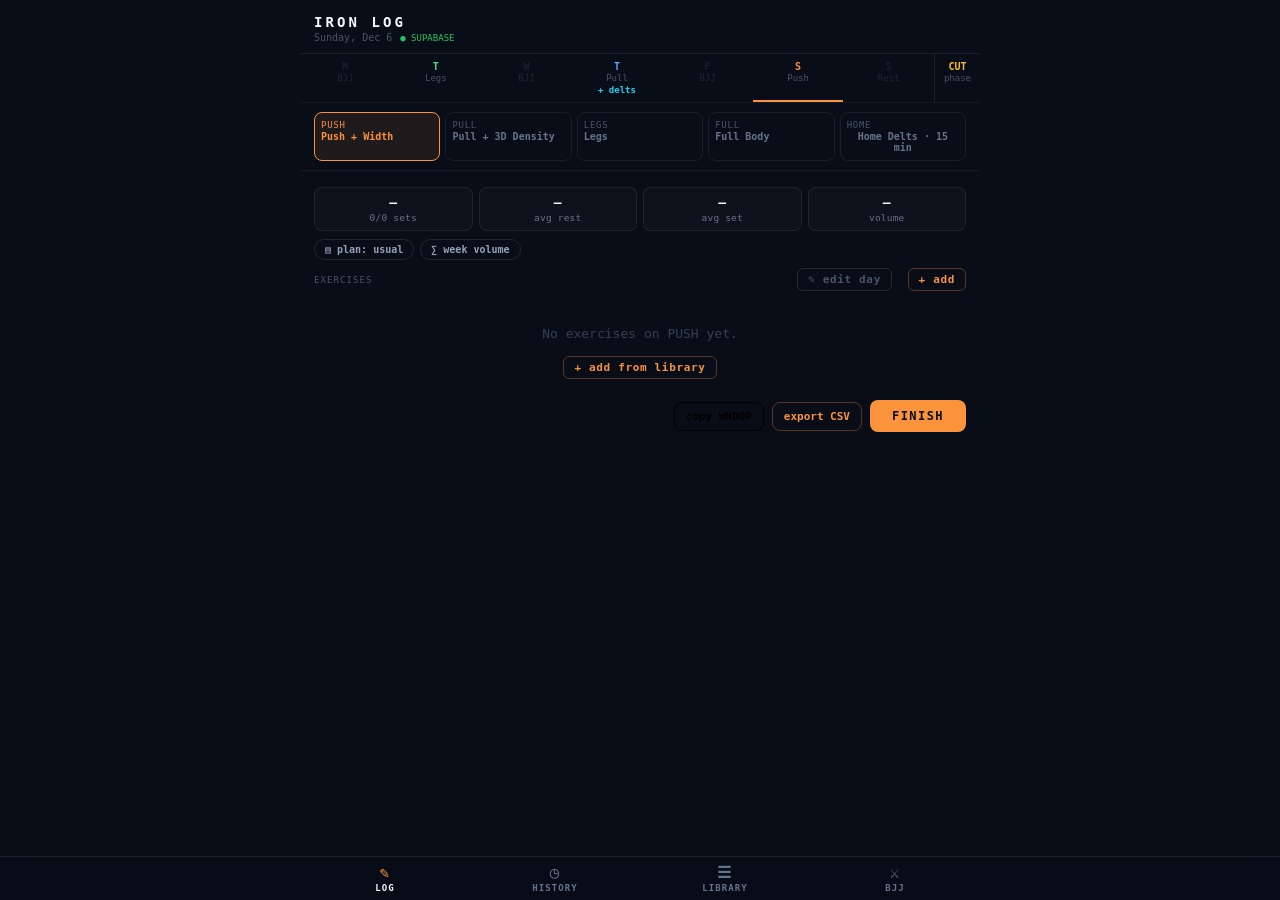
==== commit b2403c16: "feat: auto-save, rest bar, PRs, warm-ups, notes, weekly volume, day plans, bottom nav Layout - Card " ====
--- a/index.html
+++ b/index.html
@@ -53,66 +53,59 @@
 .card.ss-mid,.card.ss-last{margin-top:-10px;border-top-left-radius:0;border-top-right-radius:0;border-top:1px dashed rgba(167,139,250,.35);}
 .ss-tag{font-size:8px;font-weight:700;letter-spacing:.09em;color:#a78bfa;text-transform:uppercase;margin-bottom:4px;}
 
-/* ── Festive weeks ── */
-/* Colour schemes override the root tokens for the week. The per-day training
-   accent (PROGRAM[day].accent) is deliberately left alone so the app stays
-   legible — the theme wraps around it rather than replacing it. */
-body[data-theme="birthday"]    {--bg:#120a18;--bg2:rgba(244,114,182,.05); --border:rgba(244,114,182,.18);}
-body[data-theme="xmas"]        {--bg:#07110c;--bg2:rgba(74,222,128,.045); --border:rgba(248,113,113,.22);}
-body[data-theme="halloween"]   {--bg:#120804;--bg2:rgba(251,146,60,.05);  --border:rgba(251,146,60,.22);--muted:#7c5a3c;}
-body[data-theme="thanksgiving"]{--bg:#140e06;--bg2:rgba(245,158,11,.05);  --border:rgba(245,158,11,.2);}
-body[data-theme="newyear"]     {--bg:#07071a;--bg2:rgba(250,204,21,.045); --border:rgba(250,204,21,.22);}
-body[data-theme="valentine"]   {--bg:#16070e;--bg2:rgba(244,63,94,.05);   --border:rgba(244,63,94,.22);}
-body[data-theme="stpatrick"]   {--bg:#05120a;--bg2:rgba(34,197,94,.05);   --border:rgba(34,197,94,.22);}
-body[data-theme="july4"]       {--bg:#070b1a;--bg2:rgba(96,165,250,.05);  --border:rgba(248,113,113,.2);}
-body[data-theme="easter"]      {--bg:#0e0d18;--bg2:rgba(192,132,252,.05); --border:rgba(192,132,252,.2);}
-
-/* Banner under the title. Tap toggles the decorations; the text stays. */
-.festive{font-size:10px;font-weight:700;letter-spacing:.04em;margin-top:3px;color:#fbbf24;cursor:pointer;user-select:none;-webkit-user-select:none;}
-.festive.off{opacity:.45;font-weight:500;}
-.festive .hint{font-weight:400;color:var(--muted);margin-left:6px;letter-spacing:0;}
-
-/* Overlay: fixed, full-viewport, never catches taps. Particles are emoji so
-   there is nothing to host and they render identically on every phone. */
-.festive-layer{position:fixed;inset:0;pointer-events:none;overflow:hidden;z-index:40;}
-.fp{position:absolute;left:0;line-height:1;will-change:transform,opacity;
-    animation-duration:var(--dur,8s);animation-delay:var(--delay,0s);animation-iteration-count:infinite;}
-
-@keyframes fp-fall   {0%{transform:translate3d(0,-12vh,0) rotate(0)}      100%{transform:translate3d(var(--sway,0px),112vh,0) rotate(360deg)}}
-@keyframes fp-rise   {0%{transform:translate3d(0,112vh,0) rotate(-6deg)}  100%{transform:translate3d(var(--sway,0px),-14vh,0) rotate(6deg)}}
-@keyframes fp-drift  {0%{transform:translate3d(-14vw,0,0)} 50%{transform:translate3d(50vw,-6vh,0)} 100%{transform:translate3d(114vw,0,0)}}
-@keyframes fp-flap   {0%{transform:translate3d(-12vw,0,0) scaleX(1)} 25%{transform:translate3d(20vw,-4vh,0) scaleX(.55)} 50%{transform:translate3d(52vw,2vh,0) scaleX(1)} 75%{transform:translate3d(84vw,-5vh,0) scaleX(.55)} 100%{transform:translate3d(116vw,0,0) scaleX(1)}}
-@keyframes fp-bob    {0%,100%{transform:translateY(0)} 50%{transform:translateY(-10px)}}
-@keyframes fp-burst  {0%{transform:scale(.2);opacity:0} 15%{opacity:1} 60%{transform:scale(1.15);opacity:.9} 100%{transform:scale(1.35);opacity:0}}
-@keyframes fp-blink  {0%,100%{opacity:1;box-shadow:0 0 6px 1px currentColor} 50%{opacity:.2;box-shadow:none}}
-@keyframes fp-thread {0%,100%{height:14px} 45%,55%{height:var(--drop,160px)}}
-
-.fp.fall  {top:0;animation-name:fp-fall;animation-timing-function:linear;}
-.fp.rise  {bottom:0;animation-name:fp-rise;animation-timing-function:linear;}
-.fp.drift {animation-name:fp-drift;animation-timing-function:ease-in-out;animation-direction:alternate;}
-.fp.flap  {animation-name:fp-flap;animation-timing-function:linear;}
-.fp.bob   {animation-name:fp-bob;animation-timing-function:ease-in-out;}
-.fp.burst {animation-name:fp-burst;animation-timing-function:ease-out;}
-
-/* Spider: the thread grows from the top edge and the spider rides its end. */
-.fp.spider{top:0;display:flex;flex-direction:column;align-items:center;}
-.fp.spider::before{content:'';display:block;width:1px;background:rgba(226,232,240,.5);
-  animation:fp-thread ease-in-out infinite;animation-duration:var(--dur,11s);animation-delay:var(--delay,0s);}
-
-/* Christmas tree with blinking lights laid over the glyph. */
-.fp.tree{left:auto;right:6px;bottom:10px;font-size:64px;}
-.fp.tree i{position:absolute;width:6px;height:6px;border-radius:50%;animation-name:fp-blink;animation-timing-function:ease-in-out;}
-
-/* Corner cobwebs, static. */
-.fp.web{top:-6px;font-size:54px;opacity:.28;}
-.fp.web.l{left:-8px;transform:scaleX(-1);}
-.fp.web.r{left:auto;right:-8px;}
-
-@media (prefers-reduced-motion: reduce){
-  .festive-layer .fp,.festive-layer .fp::before{animation:none!important;}
-  .festive-layer .fp.fall,.festive-layer .fp.rise,.festive-layer .fp.drift,.festive-layer .fp.flap,.festive-layer .fp.burst,.festive-layer .fp.spider{display:none;}
-}
-.card-head{display:flex;justify-content:space-between;align-items:flex-start;margin-bottom:6px;}
+.card-head{display:block;margin-bottom:6px;}
+.ch-line{font-size:10.5px;margin-top:3px;line-height:1.35;}
+.ch-dim{color:#64748b;}
+.ex-suggest{font-size:11px;margin-top:2px;font-weight:600;letter-spacing:.01em;line-height:1.35;}
+.ex-note-last{font-size:10px;color:#94a3b8;margin-top:3px;font-style:italic;}
+.note-add{background:none;border:none;color:#475569;font-family:var(--font);font-size:10px;padding:3px 0 0;cursor:pointer;}
+.note-input{width:100%;margin-top:5px;background:rgba(255,255,255,.04);border:1px solid rgba(255,255,255,.08);border-radius:5px;padding:5px 7px;color:var(--text);font-family:var(--font);font-size:11px;outline:none;}
+.pr-chip{font-size:9px;font-weight:800;color:#fbbf24;border:1px solid rgba(251,191,36,.45);border-radius:4px;padding:1px 4px;white-space:nowrap;letter-spacing:.03em;}
+button.set-num{background:none;border:none;font-family:var(--font);cursor:pointer;padding:6px 0;}
+button.set-num.wu{font-weight:800;}
+.card.done-card{display:flex;align-items:center;gap:9px;padding:8px 11px;cursor:pointer;opacity:.82;}
+.dc-chk{font-weight:800;font-size:13px;}
+.dc-main{flex:1;min-width:0;}
+.dc-name{font-size:11.5px;font-weight:700;color:#cbd5e1;white-space:nowrap;overflow:hidden;text-overflow:ellipsis;}
+.dc-sets{font-size:10px;color:#64748b;margin-top:1px;white-space:nowrap;overflow:hidden;text-overflow:ellipsis;font-variant-numeric:tabular-nums;}
+.dc-open{color:#475569;font-size:11px;}
+.tool-row{display:flex;gap:6px;align-items:center;padding:8px 14px 0;flex-wrap:wrap;}
+.tool-chip{background:none;border:1px solid rgba(255,255,255,.1);border-radius:999px;padding:4px 10px;color:#94a3b8;font-family:var(--font);font-size:10px;font-weight:700;cursor:pointer;max-width:60%;white-space:nowrap;overflow:hidden;text-overflow:ellipsis;}
+.tool-chip.on{color:#a78bfa;border-color:rgba(167,139,250,.5);}
+.save-state{margin-left:auto;font-size:9.5px;color:#475569;white-space:nowrap;}
+.bc-spark{vertical-align:-3px;margin-right:7px;}
+.rest-bar{position:fixed;left:0;right:0;bottom:calc(52px + env(safe-area-inset-bottom));z-index:44;max-width:680px;margin:0 auto;display:none;background:rgba(15,24,41,.97);border-top:1px solid rgba(251,191,36,.45);cursor:pointer;overflow:hidden;}
+.rest-bar.show{display:block;}
+.rest-bar .rb-fill{position:absolute;left:0;top:0;bottom:0;background:rgba(251,191,36,.12);transition:width 1s linear;}
+.rest-bar.ready{border-top-color:#4ade80;}
+.rest-bar.ready .rb-fill{background:rgba(74,222,128,.16);}
+.rest-bar.next{border-top-color:rgba(255,255,255,.15);}
+.rb-row{position:relative;display:flex;align-items:center;gap:10px;padding:8px 14px;}
+.rb-time{font-size:17px;font-weight:800;font-variant-numeric:tabular-nums;color:#fbbf24;}
+.rest-bar.ready .rb-time{color:#4ade80;} .rest-bar.next .rb-time{color:#94a3b8;font-size:13px;}
+.rb-time small{font-size:10px;font-weight:600;color:#64748b;}
+.rb-what{flex:1;min-width:0;font-size:11px;font-weight:600;color:#cbd5e1;white-space:nowrap;overflow:hidden;text-overflow:ellipsis;}
+.rb-bell{background:none;border:none;font-size:14px;cursor:pointer;padding:2px 4px;}
+.fin-grid{display:grid;grid-template-columns:repeat(4,1fr);gap:6px;}
+.fin-grid .ds-tile{background:rgba(255,255,255,.03);border:1px solid var(--border);border-radius:8px;padding:8px 4px;text-align:center;}
+.fin-grid .ds-val{font-size:14px;font-weight:800;color:#f1f5f9;} .fin-grid .ds-lbl{font-size:9.5px;color:#64748b;margin-top:2px;}
+.fin-sub{font-size:10.5px;color:#64748b;margin-top:8px;line-height:1.45;}
+.fin-h{font-size:12px;font-weight:800;color:#fbbf24;margin:14px 0 6px;}
+.fin-pr{display:flex;justify-content:space-between;gap:10px;font-size:11px;padding:5px 0;border-top:1px solid var(--border);}
+.fin-pr span{color:#94a3b8;text-align:right;}
+.wk-legend{font-size:10px;color:#94a3b8;margin:2px 2px 10px;}
+.wk-row{display:flex;align-items:center;gap:8px;margin-bottom:7px;font-size:11px;}
+.wk-m{flex:0 0 84px;color:#cbd5e1;font-weight:600;white-space:nowrap;overflow:hidden;text-overflow:ellipsis;}
+.wk-bar{position:relative;flex:1;height:14px;background:rgba(255,255,255,.04);border-radius:3px;overflow:hidden;}
+.wk-bar i{position:absolute;top:0;bottom:0;display:block;}
+.wk-zone{background:rgba(255,255,255,.07);} .wk-fill{left:0;opacity:.85;border-radius:3px;}
+.wk-prev{width:2px;background:#94a3b8;}
+.wk-n{flex:0 0 22px;text-align:right;font-weight:800;font-variant-numeric:tabular-nums;}
+.wk-p{flex:0 0 20px;text-align:right;color:#475569;font-variant-numeric:tabular-nums;}
+.plan-row{display:flex;gap:6px;align-items:stretch;} .plan-row .pick-row{flex:1;}
+.plan-del{flex:0 0 38px;margin-bottom:5px;background:none;border:1px solid rgba(248,113,113,.25);border-radius:8px;color:#f87171;cursor:pointer;font-family:var(--font);}
+.plan-save{display:flex;gap:8px;}
+.pick-row.skip{border-style:dashed;}
 .ex-name{font-size:12px;font-weight:700;color:#f1f5f9;}
 .ex-alt{font-size:10px;color:var(--muted);margin-top:1px;}
 .ex-target{font-size:10px;font-weight:600;text-align:right;}
@@ -137,7 +130,7 @@
 .swipe-wrap{position:relative;overflow:hidden;border-radius:4px;margin:1px 0;}
 .swipe-delete-bg{position:absolute;right:0;top:0;bottom:0;display:flex;align-items:center;justify-content:flex-end;padding-right:14px;border-radius:4px;pointer-events:none;min-width:80px;}
 .swipe-delete-label{font-size:10px;font-weight:800;letter-spacing:.08em;color:#fff;opacity:0;transition:opacity .1s;}
-.swipe-inner{position:relative;transition:transform .2s cubic-bezier(.25,.46,.45,.94);touch-action:pan-y;will-change:transform;}
+.swipe-inner{position:relative;background:var(--card-solid,#0b111c);transition:transform .2s cubic-bezier(.25,.46,.45,.94);touch-action:pan-y;will-change:transform;}
 .set-time{font-size:9px;color:var(--muted);flex-shrink:0;white-space:nowrap;}
 
 /* ── Rest / exercise badges ── */
@@ -226,7 +219,7 @@
 .day-summary{display:grid;grid-template-columns:repeat(4,1fr);gap:6px;padding:8px 14px 0;}
 .day-summary .ds-tile{background:rgba(255,255,255,.025);border:1px solid rgba(255,255,255,.07);border-radius:8px;padding:7px 4px;text-align:center;min-width:0;}
 .day-summary .ds-val{font-size:13px;font-weight:700;color:#f1f5f9;white-space:nowrap;overflow:hidden;text-overflow:ellipsis;}
-.day-summary .ds-lbl{font-size:11px;color:#64748b;margin-top:2px;letter-spacing:.02em;white-space:nowrap;overflow:hidden;text-overflow:ellipsis;}
+.day-summary .ds-lbl{font-size:9.5px;color:#64748b;margin-top:2px;letter-spacing:.02em;white-space:nowrap;overflow:hidden;text-overflow:ellipsis;}
 .ex-section-header{display:flex;justify-content:space-between;align-items:center;padding:8px 14px 2px;}
 .ex-section-label{font-size:9px;color:var(--muted);letter-spacing:.12em;text-transform:uppercase;}
 .add-ex-btn{background:none;border:1px solid;border-radius:6px;padding:4px 10px;font-family:var(--font);font-size:11px;font-weight:700;cursor:pointer;letter-spacing:.06em;}
@@ -275,6 +268,7 @@
 .card-edit-btn:hover{color:var(--text);}
 
 </style>
+<link rel="stylesheet" href="./shared.css">
 </head>
 <body>
 
@@ -284,11 +278,6 @@
     <div class="sub"><span id="today-label"></span><span class="dot">● SUPABASE</span></div>
     <div class="festive" id="festive-banner" style="display:none" onclick="toggleFestive()"></div>
   </div>
-  <div class="nav-btns">
-    <button class="nav-btn active" onclick="switchView('log')" id="btn-log">LOG</button>
-    <button class="nav-btn" onclick="switchView('history')" id="btn-history">HISTORY</button>
-    <a class="nav-btn" href="./exercises.html" id="btn-library">LIBRARY</a>
-  </div>
 </div>
 
 <div class="strip" id="week-strip"></div>
@@ -297,6 +286,7 @@
   <div class="day-tabs" id="day-tabs"></div>
   <div class="bc-line" id="bc-line"></div>
   <div class="day-summary" id="day-summary" aria-live="polite"></div>
+  <div class="tool-row" id="tool-row"></div>
   <div class="ex-section-header">
     <span class="ex-section-label">EXERCISES</span>
     <div>
@@ -310,9 +300,43 @@
   <div class="action-row">
     <button class="exp-btn" id="whoop-btn" onclick="copyForWhoop()">copy WHOOP</button>
     <button class="exp-btn" id="csv-btn" onclick="exportCSV()">export CSV</button>
-    <button class="save-btn" id="save-btn" onclick="saveSession()">SAVE</button>
+    <button class="save-btn" id="save-btn" onclick="saveSession()">FINISH</button>
   </div>
   <div class="toast" id="toast"></div>
+</div>
+
+<div class="rest-bar" id="rest-bar" onclick="restBarTap()"></div>
+
+<!-- ── Session finished ── -->
+<div class="modal-overlay" id="fin-overlay" onclick="closeFinish(event)">
+  <div class="modal">
+    <div class="modal-title" id="fin-title">Done</div>
+    <div id="fin-body"></div>
+    <div class="modal-btns">
+      <button class="modal-btn modal-btn-cancel" onclick="copyForWhoop()" id="fin-whoop">copy WHOOP</button>
+      <button class="modal-btn modal-btn-cancel" onclick="exportCSV()">CSV</button>
+      <button class="modal-btn" style="background:var(--ac);color:#0a0f1a" onclick="closeFinish()">Close</button>
+    </div>
+  </div>
+</div>
+
+<!-- ── Week volume ── -->
+<div class="modal-overlay" id="week-overlay" onclick="closeWeek(event)">
+  <div class="modal pick-modal">
+    <div class="modal-title">This week by muscle</div>
+    <div class="pick-list" id="week-body"></div>
+    <div class="pick-foot"><span></span><button class="modal-btn modal-btn-cancel" style="flex:0 0 auto;padding:9px 16px" onclick="closeWeek()">Close</button></div>
+  </div>
+</div>
+
+<!-- ── Day plans ── -->
+<div class="modal-overlay" id="plan-overlay" onclick="closePlans(event)">
+  <div class="modal pick-modal">
+    <div class="modal-title">Plan for today</div>
+    <div class="pick-sub">Named variants of this day. Applying one changes today only.</div>
+    <div class="pick-list" id="plan-body"></div>
+    <div class="pick-foot"><span></span><button class="modal-btn modal-btn-cancel" style="flex:0 0 auto;padding:9px 16px" onclick="closePlans()">Close</button></div>
+  </div>
 </div>
 
 <!-- ── Exercise picker (swap / add from library) ── -->
@@ -376,6 +400,7 @@
   </div>
 </div>
 
+<script src="./shared.js"></script>
 <script>
 // Rows the progression engine needs: every earlier session of each exercise on
 // the day's list, whichever day it was logged under. Today is excluded so a
@@ -503,7 +528,7 @@
 function saveDraftLocal(){ try{ localStorage.setItem(draftKey(),JSON.stringify(draft)); }catch{} }
 function clearDraftLocal(){ try{ localStorage.removeItem(draftKey()); }catch{} }
 function loadDraftLocal(){ try{ const raw=localStorage.getItem(draftKey()); return raw?JSON.parse(raw):null; }catch{ return null; } }
-function pruneOldDrafts(){ try{ const today=todayKey(); for(let i=localStorage.length-1;i>=0;i--){ const k=localStorage.key(i); if(k&&(k.startsWith(DRAFT_PREFIX)||k.startsWith(SWAP_PREFIX))&&!k.endsWith(today)) localStorage.removeItem(k); } }catch{} }
+function pruneOldDrafts(){ try{ const today=todayKey(); for(let i=localStorage.length-1;i>=0;i--){ const k=localStorage.key(i); if(k&&(k.startsWith(DRAFT_PREFIX)||k.startsWith(SWAP_PREFIX)||k.startsWith(NOTE_PREFIX))&&!k.endsWith(today)) localStorage.removeItem(k); } }catch{} }
 
 // ── Library + today's swaps ──
 let LIB = {};            // exercise id -> exercise (library; archived ones too once loaded)
@@ -511,8 +536,20 @@
 let libraryLoading = null;
 const SWAP_PREFIX='ironlog_swaps_';
 function swapKey(day){ return `${SWAP_PREFIX}${day}_${todayKey()}`; }
-function loadSwaps(day){ try{ const o=JSON.parse(localStorage.getItem(swapKey(day))||'null'); return (o&&o.s)?{s:o.s,x:Array.isArray(o.x)?o.x:[]}:emptySwaps(); }catch{ return emptySwaps(); } }
-function saveSwaps(day,sw){ try{ if(!Object.keys(sw.s).length && !sw.x.length) localStorage.removeItem(swapKey(day)); else localStorage.setItem(swapKey(day),JSON.stringify(sw)); }catch{} }
+function loadSwaps(day){ try{ const o=JSON.parse(localStorage.getItem(swapKey(day))||'null'); return (o&&o.s)?{s:o.s,x:Array.isArray(o.x)?o.x:[],h:Array.isArray(o.h)?o.h:[],plan:o.plan||''}:emptySwaps(); }catch{ return emptySwaps(); } }
+function saveSwaps(day,sw){ try{ if(!Object.keys(sw.s).length && !sw.x.length && !(sw.h||[]).length) localStorage.removeItem(swapKey(day)); else localStorage.setItem(swapKey(day),JSON.stringify(sw)); }catch{} }
+// Per-exercise notes for today's session (kept beside the draft).
+const NOTE_PREFIX='ironlog_notes_';
+let notes = {};          // exId -> text, today
+let lastNotes = {};      // exId -> {note, date} from earlier sessions
+let bests = {};          // exId -> {w, e1} all-time, before today
+let histRows = [];       // earlier sessions of today's exercises (finish screen)
+let expanded = new Set();// finished cards reopened by hand
+let collapsed = new Set();// finished cards folded by hand before RIR was logged
+let noteOpen = new Set();
+function noteKey(){ return `${NOTE_PREFIX}${currentDay}_${todayKey()}`; }
+function saveNotesLocal(){ try{ if(Object.keys(notes).length) localStorage.setItem(noteKey(),JSON.stringify(notes)); else localStorage.removeItem(noteKey()); }catch{} }
+function loadNotesLocal(){ try{ return JSON.parse(localStorage.getItem(noteKey())||'{}')||{}; }catch{ return {}; } }
 function applyDay(day){ if(PROGRAM[day]) PROGRAM[day].exercises = buildDayList(PROGRAM[day].slots||[], LIB, loadSwaps(day)); }
 function fmtDate(iso){ return new Date(iso+'T12:00:00').toLocaleDateString('en-US',{weekday:'short',month:'short',day:'numeric',year:'numeric'}); }
 function fmtShort(iso){ return new Date(iso+'T12:00:00').toLocaleDateString('en-US',{month:'short',day:'numeric'}); }
@@ -663,6 +700,7 @@
   const byEx = {};
   (rows||[]).forEach(r=>{
     if(r.exercise_id==null) return;
+    if(r.is_warmup) return;                     // warm-ups never drive progression
     (byEx[r.exercise_id] ||= {})[r.date] ||= [];
     byEx[r.exercise_id][r.date].push(r);
   });
@@ -798,7 +836,7 @@
     const er=rows.filter(r=>r.exercise_id===ex.id).sort((a,b)=>a.set_number-b.set_number);
     if(!er.length) return;                       // untouched exercise -> keep the prefill
     const planned=d[ex.id]||[];
-    const merged=er.map(r=>({w:numToStr(r.weight),r:numToStr(r.reps),done:r.done,startedAt:r.started_at||null,completedAt:r.completed_at||null,rir:(r.rir==null?null:r.rir)}));
+    const merged=er.map(r=>({w:numToStr(r.weight),r:numToStr(r.reps),done:r.done,startedAt:r.started_at||null,completedAt:r.completed_at||null,rir:(r.rir==null?null:r.rir),wu:!!r.is_warmup}));
     for(let i=merged.length;i<planned.length;i++) merged.push(planned[i]);
     d[ex.id]=merged;
   });
@@ -827,7 +865,7 @@
 // A day is a list of slots {slotId, exId, ssGroup}. Today-only changes live in
 // a per-day "swaps" object {s:{slotId:exId}, x:[exId]}: s = slot swapped to a
 // different exercise, x = extra exercises added for today only.
-function emptySwaps(){ return {s:{}, x:[]}; }
+function emptySwaps(){ return {s:{}, x:[], h:[]}; }
 function exFromRow(e){
   const ex = {
     id: e.id, name: e.name, ds: e.ds, rt: e.rt,
@@ -847,7 +885,9 @@
 function buildDayList(slots, lib, swaps){
   const sw = swaps || emptySwaps();
   const out = [], seen = new Set();
+  const hidden = new Set(sw.h||[]);            // slots skipped for today
   (slots||[]).forEach(sl=>{
+    if(hidden.has(sl.slotId)) return;
     const want = (sw.s && sw.s[sl.slotId]!=null) ? sw.s[sl.slotId] : sl.exId;
     const ex = lib[want] || lib[sl.exId];
     if(!ex || seen.has(ex.id)) return;
@@ -868,7 +908,7 @@
 // device): put each into a same-muscle slot that has nothing logged yet,
 // otherwise keep it as a today-only extra. Never drops logged work.
 function inferSwaps(slots, lib, swaps, loggedIds){
-  const sw = { s: Object.assign({}, (swaps&&swaps.s)||{}), x: ((swaps&&swaps.x)||[]).slice() };
+  const sw = { s: Object.assign({}, (swaps&&swaps.s)||{}), x: ((swaps&&swaps.x)||[]).slice(), h: ((swaps&&swaps.h)||[]).slice() };
   const logged = new Set(loggedIds||[]);
   const onList = new Set(buildDayList(slots, lib, sw).map(e=>e.id));
   [...logged].filter(id=>!onList.has(id) && lib[id]).forEach(id=>{
@@ -893,6 +933,111 @@
     .sort((a,b)=>(a.muscle||'~').localeCompare(b.muscle||'~') || byName(a,b));
   return { same, rest };
 }
+// ─── Records, notes, weekly volume, rest state ───────────────────────────────
+// Estimated 1RM (Epley). Reps are capped at 30 so endurance sets don't inflate it.
+function e1rm(w, r){ return (w>0 && r>0) ? w*(1+Math.min(r,30)/30) : 0; }
+// All-time bests per exercise from completed working sets: {w: top weight, e1: top e1RM}.
+function computeBests(rows){
+  const out = {};
+  (rows||[]).forEach(r=>{
+    if(r.exercise_id==null || r.is_warmup || r.done===false) return;
+    const w=parseFloat(r.weight), n=parseFloat(r.reps);
+    if(!(w>0) || !(n>0)) return;
+    const b = (out[r.exercise_id] ||= {w:0, e1:0});
+    if(w>b.w) b.w=w;
+    const e=e1rm(w,n); if(e>b.e1) b.e1=e;
+  });
+  return out;
+}
+// Is this set a record against the stored bests? 'weight' beats the heaviest
+// load ever; 'e1rm' beats the best estimated 1RM at an equal or lighter load.
+// No history -> null (a first session is a baseline, not a PR).
+function prCheck(best, w, r){
+  w=parseFloat(w); r=parseFloat(r);
+  if(!best || !(best.w>0) || !(w>0) || !(r>0)) return null;
+  if(w > best.w) return 'weight';
+  if(e1rm(w,r) > best.e1 + 0.05) return 'e1rm';
+  return null;
+}
+// Best completed working set of an exercise in the current draft (by e1RM).
+function topSet(sets){
+  let best=null;
+  (sets||[]).forEach((s,i)=>{
+    if(!s.done || s.wu) return;
+    const w=parseFloat(s.w), r=parseFloat(s.r);
+    if(!(w>0) || !(r>0)) return;
+    const e=e1rm(w,r);
+    if(!best || e>best.e) best={i,w,r,e};
+  });
+  return best;
+}
+// Most recent note per exercise: {exId: {note, date}}.
+function computeLastNotes(rows){
+  const out = {};
+  (rows||[]).forEach(r=>{
+    if(r.exercise_id==null || !r.note) return;
+    const cur = out[r.exercise_id];
+    if(!cur || r.date > cur.date) out[r.exercise_id] = { note:r.note, date:r.date };
+  });
+  return out;
+}
+// Completed working sets per muscle: {Triceps: 16, ...}.
+function weeklyMuscleSets(rows, lib){
+  const out = {};
+  (rows||[]).forEach(r=>{
+    if(!r.done || r.is_warmup) return;
+    const m = (lib && lib[r.exercise_id] && lib[r.exercise_id].muscle) || 'Other';
+    out[m] = (out[m]||0) + 1;
+  });
+  return out;
+}
+const WEEK_SET_TARGET = { lo:10, hi:20 };     // hard sets / muscle / week
+function volumeBand(n){ return n < WEEK_SET_TARGET.lo ? 'low' : n > WEEK_SET_TARGET.hi ? 'high' : 'ok'; }
+function isFinished(sets){ return !!(sets && sets.length) && sets.every(s=>s.done); }
+// What the lifter is doing right now, for the floating rest bar.
+//   {kind:'rest', exId, name, set, since, tgt}  resting before the next set
+//   {kind:'next', exId, name, since}            exercise finished -> move on
+//   null                                         mid-set, or nothing logged yet
+function currentRest(list, draft){
+  let last=null;
+  (list||[]).forEach(ex=>{
+    (draft[ex.id]||[]).forEach((s,i)=>{
+      if(!s.done || !s.completedAt) return;
+      const t=new Date(s.completedAt).getTime();
+      if(!isNaN(t) && (!last || t>last.t)) last={t, ex, i};
+    });
+  });
+  if(!last) return null;
+  // A set started after that completion means work is in progress.
+  const working=(list||[]).some(ex=>(draft[ex.id]||[]).some(s=>!s.done && s.startedAt && new Date(s.startedAt).getTime()>=last.t));
+  if(working) return null;
+  const sets=draft[last.ex.id]||[];
+  const ni=sets.findIndex((s,i)=>i>last.i && !s.done);
+  if(ni>=0) return { kind:'rest', exId:last.ex.id, name:last.ex.name, set:ni+1, since:last.t,
+                     tgt:Number.isInteger(last.ex.rest)?last.ex.rest:null };
+  const idx=list.findIndex(e=>e.id===last.ex.id);
+  const order=list.slice(idx+1).concat(list.slice(0,idx));
+  const nx=order.find(ex=>(draft[ex.id]||[]).some(s=>!s.done));
+  return nx ? { kind:'next', exId:nx.id, name:nx.name, since:last.t } : null;
+}
+// Keep a saved day template usable after the program changed: drop slots and
+// exercises that no longer exist.
+function sanitizeSwaps(sw, slots, lib){
+  const ok=new Set((slots||[]).map(s=>String(s.slotId)));
+  const out=emptySwaps();
+  Object.entries((sw&&sw.s)||{}).forEach(([k,v])=>{ if(ok.has(String(k)) && lib[v] && !lib[v].archived) out.s[k]=v; });
+  out.x=((sw&&sw.x)||[]).filter(id=>lib[id] && !lib[id].archived);
+  out.h=((sw&&sw.h)||[]).filter(id=>ok.has(String(id)));
+  return out;
+}
+// Inline sparkline path for a series (oldest -> newest) in a w x h box.
+function sparkPath(vals, w, h){
+  const v=(vals||[]).filter(x=>Number.isFinite(x));
+  if(v.length<2) return '';
+  const lo=Math.min(...v), hi=Math.max(...v), span=(hi-lo)||1;
+  return v.map((x,i)=>`${i?'L':'M'}${(i*(w/(v.length-1))).toFixed(1)},${(h-1-((x-lo)/span)*(h-2)).toFixed(1)}`).join(' ');
+}
+
 // One logged session's rows grouped per exercise: today's day order first,
 // then anything else (swapped/removed exercises) in first-logged order.
 function sessionExerciseGroups(rows, order){
@@ -929,7 +1074,7 @@
 // (bodyweight); only null/undefined become an empty input.
 function numToStr(v){ return (v==null || v==='') ? '' : String(v); }
 
-function draftToRows(day,date){
+function draftToRows(day,date,quiet){
   const rows=[];
   const skipped=[];
   PROGRAM[day].exercises.forEach(ex=>{
@@ -952,10 +1097,11 @@
         weight:Number.isFinite(wRaw)?Math.min(10000,Math.max(-1000,wRaw)):null,
         reps:Number.isFinite(rRaw)?Math.min(10000,Math.max(0,rRaw)):null,
         done:!!st.done,started_at:st.startedAt||null,completed_at:st.completedAt||null,
-        rir:Number.isFinite(rirRaw)?Math.min(5,Math.max(0,rirRaw)):null});
+        rir:Number.isFinite(rirRaw)?Math.min(5,Math.max(0,rirRaw)):null,
+        is_warmup:!!st.wu, note:(notes[ex.id]||'').trim()||null});
     });
   });
-  if (skipped.length) {
+  if (skipped.length && !quiet) {
     console.warn('Skipped exercises without DB id:', skipped);
     showToast(`Skipped ${skipped.length} unsaved exercise${skipped.length>1?'s':''}: ${skipped.join(', ')}`,'#fb923c');
   }
@@ -1046,7 +1192,7 @@
       const w=parseFloat(s.w), r=parseFloat(s.r);
       // bodyweight movement: effective load = BW + logged (negative = assist)
       const load=(bwEx && bwToday!=null && !isNaN(w)) ? bwToday+w : w;
-      const vol=(load>0&&r>0)?load*r*((VOLUME_COUNT_BOTH_HANDS&&perHand)?2:1):0;
+      const vol=(!s.wu&&load>0&&r>0)?load*r*((VOLUME_COUNT_BOTH_HANDS&&perHand)?2:1):0;
       done.push({st,en,vol});
     });
   });
@@ -1085,202 +1231,8 @@
            finishAt: remainingSets ? new Date(Date.now()+remainingSecs*1000) : null };
 }
 
-// ── Festive weeks ────────────────────────────────────────────────────────────
-// Birthdays and holidays theme the app for the Mon–Sun week that contains
-// them. Pure date logic lives here so it is unit-tested; the DOM side
-// (applyFestive) is below the block.
-//
-// Each entry is either a fixed {m, d} or a {date: (year) => Date} resolver
-// for moveable feasts. Birthdays carry `y` so the banner can say "turns N".
-// `theme` picks the colour scheme + particle set in CSS/applyFestive.
-const FESTIVE_EVENTS = [
-  // birthdays
-  { kind:'birthday', name:'Arya',     m:7,  d:2,  y:2019, theme:'birthday', emoji:'🎂' },
-  { kind:'birthday', name:'Maya',     m:12, d:14, y:2021, theme:'birthday', emoji:'🎂' },
-  { kind:'birthday', name:'Priya',    m:5,  d:4,  y:1990, theme:'birthday', emoji:'🎂' },
-  { kind:'birthday', name:'Fernando', m:12, d:15, y:1976, theme:'birthday', emoji:'🎂' },
-  { kind:'birthday', name:'Marinice', m:4,  d:16, y:1954, theme:'birthday', emoji:'🎂' },
-  { kind:'birthday', name:'Daniel',   m:10, d:13, y:1987, theme:'birthday', emoji:'🎂' },
-  // fixed holidays
-  { kind:'holiday', name:'New Year',       m:1,  d:1,  theme:'newyear',   emoji:'🎆' },
-  { kind:'holiday', name:"Valentine's",    m:2,  d:14, theme:'valentine', emoji:'❤️' },
-  { kind:'holiday', name:"St. Patrick's",  m:3,  d:17, theme:'stpatrick', emoji:'☘️' },
-  { kind:'holiday', name:'Fourth of July', m:7,  d:4,  theme:'july4',     emoji:'🎆' },
-  { kind:'holiday', name:'Halloween',      m:10, d:31, theme:'halloween', emoji:'🎃' },
-  { kind:'holiday', name:'Christmas',      m:12, d:25, theme:'xmas',      emoji:'🎄' },
-  // moveable holidays
-  { kind:'holiday', name:'Easter',       date:(y)=>easterDate(y),          theme:'easter',       emoji:'🐣' },
-  { kind:'holiday', name:'Thanksgiving', date:(y)=>nthWeekday(y,11,4,4),   theme:'thanksgiving', emoji:'🦃' },
-];
-
-// Local-midnight Date for y/m/d (m is 1-based). Never UTC: a user in Miami
-// should see the week flip at their midnight, not at 8pm the night before.
-function localDate(y,m,d){ return new Date(y, m-1, d, 0,0,0,0); }
-
-// Nth occurrence (1-based) of a weekday (0=Sun..6=Sat) in a month.
-// nthWeekday(2026, 11, 4, 4) = fourth Thursday of November = Thanksgiving.
-function nthWeekday(y,m,weekday,n){
-  const first = localDate(y,m,1);
-  const offset = (weekday - first.getDay() + 7) % 7;
-  return localDate(y, m, 1 + offset + (n-1)*7);
-}
-
-// Anonymous Gregorian algorithm (Meeus/Jones/Butcher). Western Easter.
-function easterDate(y){
-  const a=y%19, b=Math.floor(y/100), c=y%100, d=Math.floor(b/4), e=b%4,
-        f=Math.floor((b+8)/25), g=Math.floor((b-f+1)/3), h=(19*a+b-d-g+15)%30,
-        i=Math.floor(c/4), k=c%4, l=(32+2*e+2*i-h-k)%7, m=Math.floor((a+11*h+22*l)/451),
-        month=Math.floor((h+l-7*m+114)/31), day=((h+l-7*m+114)%31)+1;
-  return localDate(y, month, day);
-}
-
-// Monday 00:00 → Sunday 23:59:59.999 of the week containing `date`, local time.
-function weekBounds(date){
-  const d = new Date(date.getFullYear(), date.getMonth(), date.getDate());
-  const dow = (d.getDay() + 6) % 7;          // Mon=0 … Sun=6
-  const start = new Date(d); start.setDate(d.getDate() - dow);
-  const end   = new Date(start); end.setDate(start.getDate() + 6); end.setHours(23,59,59,999);
-  return { start, end };
-}
-
-// Resolve an event's calendar date for a given year.
-function festiveDateFor(ev, y){ return ev.date ? ev.date(y) : localDate(y, ev.m, ev.d); }
-
-// All events whose date falls in the same Mon–Sun week as `date`, sorted by
-// date within the week. Birthdays first on ties so a shared week with a
-// holiday (Arya + Fourth of July, every year) leads with the person.
-// The week can straddle a year boundary, so three candidate years are tried.
-function eventsForWeek(date){
-  const { start, end } = weekBounds(date);
-  const yrs = [date.getFullYear()-1, date.getFullYear(), date.getFullYear()+1];
-  const out = [];
-  FESTIVE_EVENTS.forEach(ev => {
-    for (const y of yrs) {
-      const when = festiveDateFor(ev, y);
-      if (when >= start && when <= end) {
-        const hit = { kind: ev.kind, name: ev.name, theme: ev.theme, emoji: ev.emoji, when };
-        if (ev.kind === 'birthday') hit.age = y - ev.y;
-        out.push(hit);
-        break;
-      }
-    }
-  });
-  out.sort((a,b) => (a.when - b.when) || ((a.kind==='birthday'?0:1) - (b.kind==='birthday'?0:1)));
-  return out;
-}
-
-// Banner text: "🎂 Daniel turns 39" / "🎂 Maya turns 5 · Fernando turns 50" /
-// "🎂 Arya turns 7 · 🎆 Fourth of July". Birthdays share one leading emoji.
-function festiveLabel(events){
-  if (!events.length) return '';
-  const parts = [];
-  let lastEmoji = null;
-  events.forEach(ev => {
-    const text = ev.kind === 'birthday' ? `${ev.name} turns ${ev.age}` : ev.name;
-    parts.push((ev.emoji !== lastEmoji ? ev.emoji + ' ' : '') + text);
-    lastEmoji = ev.emoji;
-  });
-  return parts.join(' · ');
-}
-
-// Colour scheme comes from the primary event: the first birthday if any,
-// else the first holiday. Particles are drawn for every active theme.
-function festiveTheme(events){
-  if (!events.length) return null;
-  return (events.find(e => e.kind === 'birthday') || events[0]).theme;
-}
 // @@TESTABLE-END
 
-// ── Festive weeks: DOM side ──────────────────────────────────────────────────
-const FESTIVE_KEY = 'ironlog_festive';   // 'off' = user tapped the banner to hide decorations
-function festiveOn(){ try{ return localStorage.getItem(FESTIVE_KEY) !== 'off'; }catch{ return true; } }
-function toggleFestive(){ try{ localStorage.setItem(FESTIVE_KEY, festiveOn() ? 'off' : 'on'); }catch{} applyFestive(); }
-
-// Particle recipes per theme. Each returns {cls, txt, style[, lights]} items
-// that applyFestive turns into .fp nodes. Counts stay small (≤ ~16 moving
-// nodes per theme) so this is cheap on a phone GPU. Negative --delay starts
-// every animation mid-flight so the first paint is already populated.
-const _r  = (a,b) => a + Math.random()*(b-a);
-const _p  = v => `${v.toFixed(1)}%`;
-const _n  = (n,fn) => Array.from({length:n}, (_,i)=>fn(i));
-const _pk = arr => arr[Math.floor(Math.random()*arr.length)];
-const FESTIVE_PARTICLES = {
-  birthday: () => [
-    ..._n(7, ()=>({cls:'rise', txt:_pk(['🎈','🎈','🎈','🎉']), style:`left:${_p(_r(2,92))};font-size:${_r(18,30)|0}px;--dur:${_r(11,17).toFixed(1)}s;--delay:-${_r(0,16).toFixed(1)}s;--sway:${_r(-40,40)|0}px`})),
-    ..._n(10,()=>({cls:'fall', txt:'▪', style:`left:${_p(_r(0,98))};font-size:${_r(9,13)|0}px;color:hsl(${_r(0,360)|0} 90% 65%);--dur:${_r(7,12).toFixed(1)}s;--delay:-${_r(0,12).toFixed(1)}s;--sway:${_r(-60,60)|0}px`})),
-  ],
-  xmas: () => [
-    {cls:'tree', txt:'🎄', style:'', lights:['#f87171','#fbbf24','#60a5fa','#4ade80','#f472b6']},
-    ..._n(14,()=>({cls:'fall', txt:'❄', style:`left:${_p(_r(0,98))};font-size:${_r(10,18)|0}px;color:#e2e8f0;opacity:.85;--dur:${_r(9,16).toFixed(1)}s;--delay:-${_r(0,16).toFixed(1)}s;--sway:${_r(-30,30)|0}px`})),
-  ],
-  halloween: () => [
-    {cls:'web l', txt:'🕸️', style:''}, {cls:'web r', txt:'🕸️', style:''},
-    ..._n(2, i=>({cls:'drift', txt:'👻', style:`top:${_p(_r(18,60))};font-size:${_r(26,34)|0}px;opacity:.85;--dur:${_r(14,20).toFixed(1)}s;--delay:-${i*7}s`})),
-    ..._n(3, i=>({cls:'flap',  txt:'🦇', style:`top:${_p(_r(8,40))};font-size:${_r(18,26)|0}px;--dur:${_r(9,13).toFixed(1)}s;--delay:-${i*4}s`})),
-    {cls:'spider', txt:'🕷️', style:`left:${_p(_r(10,30))};font-size:22px;--dur:11s;--delay:-2s;--drop:${_r(120,220)|0}px`},
-    {cls:'spider', txt:'🕷️', style:`left:${_p(_r(65,88))};font-size:18px;--dur:14s;--delay:-7s;--drop:${_r(90,180)|0}px`},
-  ],
-  thanksgiving: () => [
-    {cls:'bob', txt:'🦃', style:'left:auto;right:10px;bottom:12px;font-size:48px;--dur:3s'},
-    ..._n(12,()=>({cls:'fall', txt:_pk(['🍂','🍁','🍃']), style:`left:${_p(_r(0,98))};font-size:${_r(14,22)|0}px;--dur:${_r(10,16).toFixed(1)}s;--delay:-${_r(0,16).toFixed(1)}s;--sway:${_r(-70,70)|0}px`})),
-  ],
-  newyear: () => [
-    ..._n(6, ()=>({cls:'burst', txt:_pk(['🎆','🎇','✨']), style:`left:${_p(_r(5,85))};top:${_p(_r(6,45))};font-size:${_r(26,44)|0}px;--dur:${_r(2.4,3.6).toFixed(1)}s;--delay:-${_r(0,3.5).toFixed(1)}s`})),
-    ..._n(10,()=>({cls:'fall', txt:'▪', style:`left:${_p(_r(0,98))};font-size:${_r(8,12)|0}px;color:${_pk(['#fbbf24','#f8fafc','#fde68a'])};--dur:${_r(7,12).toFixed(1)}s;--delay:-${_r(0,12).toFixed(1)}s;--sway:${_r(-50,50)|0}px`})),
-  ],
-  valentine: () => _n(9, ()=>({cls:'rise', txt:_pk(['❤️','💗','💕']), style:`left:${_p(_r(2,92))};font-size:${_r(14,26)|0}px;--dur:${_r(10,16).toFixed(1)}s;--delay:-${_r(0,16).toFixed(1)}s;--sway:${_r(-30,30)|0}px`})),
-  stpatrick: () => _n(10,()=>({cls:'fall', txt:_pk(['☘️','🍀']), style:`left:${_p(_r(0,98))};font-size:${_r(12,20)|0}px;--dur:${_r(9,15).toFixed(1)}s;--delay:-${_r(0,15).toFixed(1)}s;--sway:${_r(-50,50)|0}px`})),
-  july4: () => [
-    ..._n(5, ()=>({cls:'burst', txt:'🎆', style:`left:${_p(_r(5,85))};top:${_p(_r(6,40))};font-size:${_r(28,44)|0}px;--dur:${_r(2.4,3.6).toFixed(1)}s;--delay:-${_r(0,3.5).toFixed(1)}s`})),
-    ..._n(10,()=>({cls:'fall', txt:'▪', style:`left:${_p(_r(0,98))};font-size:${_r(8,12)|0}px;color:${_pk(['#f87171','#f8fafc','#60a5fa'])};--dur:${_r(7,12).toFixed(1)}s;--delay:-${_r(0,12).toFixed(1)}s;--sway:${_r(-50,50)|0}px`})),
-  ],
-  easter: () => _n(7, i=>({cls:'bob', txt:['🐣','🥚','🐰','🌷'][i%4], style:`left:${_p(8+i*13)};bottom:${_r(8,40)|0}px;font-size:${_r(20,30)|0}px;--dur:${_r(2.2,3.4).toFixed(1)}s;--delay:-${_r(0,3).toFixed(1)}s`})),
-};
-
-// Apply this week's theme: banner text always; colour scheme + overlay only
-// while the user has not hidden them. Idempotent — safe to call on boot, on
-// toggle, and when the PWA comes back to the foreground after a date change.
-function applyFestive(){
-  const events = eventsForWeek(new Date());
-  const theme  = festiveTheme(events);
-  const on     = festiveOn();
-  const banner = document.getElementById('festive-banner');
-  let   layer  = document.getElementById('festive-layer');
-
-  if (banner) {
-    if (!events.length) banner.style.display = 'none';
-    else {
-      banner.style.display = '';
-      banner.className = 'festive' + (on ? '' : ' off');
-      banner.innerHTML = `${escapeHtml(festiveLabel(events))}<span class="hint">${on ? 'tap to hide' : 'tap to show'}</span>`;
-    }
-  }
-
-  if (!theme || !on) {
-    document.body.removeAttribute('data-theme');
-    if (layer) layer.remove();
-    return;
-  }
-
-  document.body.dataset.theme = theme;
-  const key = events.map(e => e.theme + ':' + e.when.toDateString()).join('|');
-  if (layer && layer.dataset.built === key) return;          // already drawn for this exact week
-  if (!layer) { layer = document.createElement('div'); layer.id = 'festive-layer'; layer.className = 'festive-layer'; document.body.appendChild(layer); }
-
-  // Particles from every active theme, so a shared week (Arya + Fourth of
-  // July; Maya + Fernando) gets both sets. Colour scheme stays the primary's.
-  const themes = [...new Set(events.map(e => e.theme))];
-  const parts  = themes.flatMap(t => (FESTIVE_PARTICLES[t] || (() => []))());
-  layer.innerHTML = parts.map(p => {
-    const lights = p.lights ? p.lights.map((c,i) =>
-      `<i style="background:${c};color:${c};left:${[46,30,62,38,54][i]}%;top:${[28,48,52,70,74][i]}%;--dur:${(1.1+i*.23).toFixed(2)}s;--delay:-${(i*.37).toFixed(2)}s"></i>`).join('') : '';
-    return `<span class="fp ${p.cls}" style="${p.style}">${p.txt}${lights}</span>`;
-  }).join('');
-  layer.dataset.built = key;
-}
-
-// A PWA left open across Sunday midnight should pick up the new week.
-document.addEventListener('visibilitychange', () => { if (document.visibilityState === 'visible') applyFestive(); });
 
 function renderBodyCompLine(){
   const el=document.getElementById('bc-line'); if(!el) return;
@@ -1296,14 +1248,74 @@
   if(then){ const d=w-parseFloat(then.weight_lb); const cls=d>0?'up':'down'; delta=` \u00b7 <span class="${cls}">${d>0?'\u25b2':'\u25bc'} ${Math.abs(d).toFixed(1)} lb / 30d</span>`; }
   const age=Math.round((new Date(todayKey()+'T12:00:00')-new Date(now.measure_date+'T12:00:00'))/86400000);
   const stale=age>7?` <span style="color:#fbbf24">(${age}d old)</span>`:'';
-  el.innerHTML=`<b>${w.toFixed(1)} lb</b>${isNaN(bf)?'':` \u00b7 <b>${bf.toFixed(1)}%</b> BF`}${isNaN(lean)?'':` \u00b7 lean <b>${Math.round(lean)}</b>`}${delta}${stale}`;
-}
-// Re-render once a second only while a rest timer is actually pending, so the
-// live counter moves without burning cycles the rest of the time.
+  // 30-reading weight trend, oldest -> newest (history arrives newest first).
+  const series=h.slice(0,30).map(m=>parseFloat(m.weight_lb)).reverse();
+  const path=sparkPath(series,64,16);
+  const spark=path?`<svg class="bc-spark" viewBox="0 0 64 16" width="64" height="16" aria-hidden="true"><path d="${path}" fill="none" stroke="${series[series.length-1]<=series[0]?'#4ade80':'#fb923c'}" stroke-width="1.5" stroke-linejoin="round" stroke-linecap="round"/></svg>`:'';
+  el.innerHTML=`${spark}<b>${w.toFixed(1)} lb</b>${isNaN(bf)?'':` \u00b7 <b>${bf.toFixed(1)}%</b> BF`}${isNaN(lean)?'':` \u00b7 lean <b>${Math.round(lean)}</b>`}${delta}${stale}`;
+}
+// One 1s ticker updates the rest counters in place (no re-render, so an input
+// being typed in keeps its focus) and drives the floating rest bar.
+let restAlerted = null;      // completion timestamp we already buzzed for
+function tickRest(){
+  const now=Date.now();
+  document.querySelectorAll('.rest-live').forEach(el=>{
+    const since=+el.dataset.since, tgt=el.dataset.tgt===''?null:+el.dataset.tgt;
+    const secs=Math.max(0,Math.round((now-since)/1000));
+    el.style.color=(tgt==null||secs>=tgt)?'#4ade80':'#fbbf24';
+    el.textContent=`rest ${fmtSecs(secs)}${tgt!=null?` / ${fmtSecs(tgt)}`:''}`;
+  });
+  const bar=document.getElementById('rest-bar'); if(!bar) return;
+  const r=(currentView==='log' && !reordering) ? currentRest(PROGRAM[currentDay].exercises, draft) : null;
+  const secs=r ? Math.round((now-r.since)/1000) : 0;
+  if(!r || secs>900){ bar.classList.remove('show'); return; }
+  const ac=PROGRAM[currentDay].accent;
+  if(r.kind==='rest'){
+    const ready=r.tgt==null || secs>=r.tgt;
+    bar.className='rest-bar show'+(ready?' ready':'');
+    bar.style.setProperty('--ac', ac);
+    const pct=r.tgt?Math.min(100,Math.round(secs/r.tgt*100)):100;
+    bar.innerHTML=`<div class="rb-fill" style="width:${pct}%"></div><div class="rb-row"><span class="rb-time">${fmtSecs(secs)}${r.tgt!=null?`<small> / ${fmtSecs(r.tgt)}</small>`:''}</span><span class="rb-what">${ready?'GO · ':''}${escapeHtml(r.name)} · set ${r.set}</span><button class="rb-bell" onclick="event.stopPropagation();toggleRestBeep()">${restBeepOn()?'\u{1F514}':'\u{1F515}'}</button></div>`;
+    if(ready && r.tgt!=null && restAlerted!==r.since && secs<r.tgt+5){ restAlerted=r.since; restAlert(); }
+  } else {
+    bar.className='rest-bar show next';
+    bar.style.setProperty('--ac', ac);
+    bar.innerHTML=`<div class="rb-row"><span class="rb-time">${fmtSecs(secs)}</span><span class="rb-what">next → ${escapeHtml(r.name)}</span></div>`;
+  }
+  bar.dataset.ex=r.exId;
+}
+function restBarTap(){ const id=document.getElementById('rest-bar').dataset.ex; const c=document.getElementById(`card-${id}`); if(c){ expanded.add(+id); collapsed.delete(+id); renderExercises(); const c2=document.getElementById(`card-${id}`); if(c2) c2.scrollIntoView({behavior:'smooth',block:'center'}); } }
+const BEEP_KEY='ironlog_restbeep';
+function restBeepOn(){ try{ return localStorage.getItem(BEEP_KEY)!=='off'; }catch{ return true; } }
+function toggleRestBeep(){ try{ localStorage.setItem(BEEP_KEY, restBeepOn()?'off':'on'); }catch{} unlockAudio(); tickRest(); showToast(restBeepOn()?'Rest alert on':'Rest alert off','#60a5fa'); }
+let audioCtx=null;
+// Browsers only allow sound after a tap; create the context on one.
+function unlockAudio(){ try{ if(!audioCtx){ const C=window.AudioContext||window.webkitAudioContext; if(C) audioCtx=new C(); } if(audioCtx && audioCtx.state==='suspended') audioCtx.resume(); }catch{} }
+function restAlert(){
+  if(!restBeepOn()) return;
+  try{ if(navigator.vibrate) navigator.vibrate([120,80,120]); }catch{}
+  try{
+    if(!audioCtx) return;
+    [0,0.18].forEach(t=>{ const o=audioCtx.createOscillator(), g=audioCtx.createGain();
+      o.frequency.value=880; g.gain.setValueAtTime(0.0001,audioCtx.currentTime+t);
+      g.gain.exponentialRampToValueAtTime(0.25,audioCtx.currentTime+t+0.02);
+      g.gain.exponentialRampToValueAtTime(0.0001,audioCtx.currentTime+t+0.14);
+      o.connect(g); g.connect(audioCtx.destination); o.start(audioCtx.currentTime+t); o.stop(audioCtx.currentTime+t+0.15); });
+  }catch{}
+}
 function syncRestTicker(){
-  const pending=document.querySelector('.rest-live');
-  if(pending && !restTicker){ restTicker=setInterval(()=>{ if(!_swipeAnimating) renderExercises(); },1000); }
-  else if(!pending && restTicker){ clearInterval(restTicker); restTicker=null; }
+  if(!restTicker) restTicker=setInterval(tickRest,1000);
+  tickRest();
+}
+// Plan + week chips under the summary tiles.
+function renderToolRow(){
+  const el=document.getElementById('tool-row'); if(!el) return;
+  const sw=loadSwaps(currentDay);
+  const changed=Object.keys(sw.s).length+sw.x.length+(sw.h||[]).length;
+  const label=sw.plan ? sw.plan : (changed ? 'custom today' : 'usual');
+  el.innerHTML=`<button class="tool-chip${changed?' on':''}" onclick="openPlans()">▤ plan: ${escapeHtml(label)}</button>
+    <button class="tool-chip" onclick="openWeek()">∑ week volume</button>
+    <span class="save-state" id="save-state">${escapeHtml(saveStateText)}</span>`;
 }
 function renderDaySummary(){
   renderBodyCompLine();
@@ -1313,23 +1325,41 @@
   // All interpolated values are numbers/formatted strings — no user text, no escaping needed.
   el.innerHTML=`
     ${(()=>{ const p=dayProjection(currentDay);
-      if(!p.remainingSets) return `<div class="ds-tile"><div class="ds-val">${fmtSecs(s.totalTime)}</div><div class="ds-lbl">total \u00b7 ${s.done}/${s.total} sets</div></div>`;
-      const eta=p.finishAt.toLocaleTimeString([], {hour:'numeric', minute:'2-digit'});
-      return `<div class="ds-tile"><div class="ds-val">~${fmtSecs(p.totalSecs)}</div><div class="ds-lbl">est \u00b7 done ${eta}</div></div>`;
+      if(!p.remainingSets) return `<div class="ds-tile"><div class="ds-val">${fmtSecs(s.totalTime)}</div><div class="ds-lbl">${s.done}/${s.total} sets</div></div>`;
+      const eta=p.finishAt.toLocaleTimeString([], {hour:'numeric', minute:'2-digit'}).replace(/\s?[AP]M$/i,'');
+      return `<div class="ds-tile"><div class="ds-val">~${fmtSecs(p.totalSecs)}</div><div class="ds-lbl">ends ${eta}</div></div>`;
     })()}
-    <div class="ds-tile"><div class="ds-val">${fmtSecs(s.avgRest)}</div><div class="ds-lbl">avg rest/set</div></div>
-    <div class="ds-tile"><div class="ds-val">${fmtSecs(s.avgSet)}</div><div class="ds-lbl">avg set time</div></div>
-    <div class="ds-tile"><div class="ds-val">${volStr}</div><div class="ds-lbl">volume load</div></div>`;
+    <div class="ds-tile"><div class="ds-val">${fmtSecs(s.avgRest)}</div><div class="ds-lbl">avg rest</div></div>
+    <div class="ds-tile"><div class="ds-val">${fmtSecs(s.avgSet)}</div><div class="ds-lbl">avg set</div></div>
+    <div class="ds-tile"><div class="ds-val">${volStr}</div><div class="ds-lbl">volume</div></div>`;
+  renderToolRow();
 }
 
 let restTicker=null;
+let lastDoneExId=null;
 function renderExercises(){
   renderDaySummary();
   const nowTs=Date.now();
+  const _cr=(()=>{ let t=0,id=null; PROGRAM[currentDay].exercises.forEach(ex=>(draft[ex.id]||[]).forEach(x=>{ if(x.done&&x.completedAt){ const v=new Date(x.completedAt).getTime(); if(v>t){t=v;id=ex.id;} } })); return id; })();
+  lastDoneExId=_cr;
   const prog=PROGRAM[currentDay], ac=prog.accent;
   document.getElementById('ex-list').innerHTML = prog.exercises.map((ex,exIdx,exArr)=>{
     const sets=draft[ex.id]||[];
     const stats=exStats(sets);
+    const top=topSet(sets);
+    const pr=(top && !isBodyweightEx(ex)) ? prCheck(bests[ex.id], top.w, top.r) : null;
+
+    // Finished exercises fold to one line once RIR is logged (or you've moved
+    // on), so the card you're working on stays near the top of the screen.
+    const lastSet=sets[sets.length-1];
+    if(!reordering && isFinished(sets) && !expanded.has(ex.id) && (collapsed.has(ex.id) || lastSet.rir!=null || lastDoneExId!==ex.id)){
+      const line=sets.map(x=>`${x.wu?'w ':''}${x.w===''?'BW':x.w}\u00d7${x.r===''?'?':x.r}`).join(', ');
+      return `<div class="card done-card" id="card-${ex.id}" onclick="expandCard(${ex.id})">
+        <span class="dc-chk" style="color:${ac}">\u2713</span>
+        <div class="dc-main"><div class="dc-name">${escapeHtml(ex.name)}${pr?' <span class="pr-chip">\u{1F3C6} PR</span>':''}</div>
+        <div class="dc-sets">${escapeHtml(line)}${lastSet.rir!=null?` \u00b7 ${lastSet.rir} RIR`:''}</div></div>
+        <span class="dc-open">\u25be</span></div>`;
+    }
 
     // Superset position. clusterSupersets() guarantees members are adjacent,
     // so the immediate neighbours are enough to work out where in the block
@@ -1391,7 +1421,7 @@
           const tgt=Number.isInteger(ex.rest)?ex.rest:null;
           const el=Math.max(0,Math.round((nowTs-new Date(prev.completedAt).getTime())/1000));
           const ok=tgt==null||el>=tgt;
-          restLabel=`<span class="rest-live" style="color:${ok?'#4ade80':'#fbbf24'}">`
+          restLabel=`<span class="rest-live" data-since="${new Date(prev.completedAt).getTime()}" data-tgt="${tgt==null?'':tgt}" style="color:${ok?'#4ade80':'#fbbf24'}">`
             +`rest ${fmtSecs(el)}${tgt!=null?` / ${fmtSecs(tgt)}`:''}</span>`;
         }
       }
@@ -1420,13 +1450,13 @@
           ontouchmove="swipeMove(event,${ex.id},${si})"
           ontouchend="swipeEnd(event,${ex.id},${si})">
           <div class="set-row" style="background:${st.done?ac+'15':st.startedAt?ac+'07':'transparent'}" id="setrow-${ex.id}-${si}">
-            <span class="set-num" style="color:${st.done?ac:st.startedAt?ac:'#475569'}">${si+1}</span>
+            <button class="set-num${st.wu?' wu':''}" style="color:${st.wu?'#fbbf24':st.done?ac:st.startedAt?ac:'#475569'}" onclick="toggleWarm(${ex.id},${si})" title="Tap to mark as warm-up">${st.wu?'W':si+1}</button>
             <input class="set-input" type="number" value="${st.w}" placeholder="wt"
               style="color:${ac};-webkit-text-fill-color:${ac}" oninput="updSet(${ex.id},${si},'w',this.value)">
             <input class="set-input" type="number" step="1" inputmode="numeric" value="${st.r}" placeholder="reps"
               style="-webkit-text-fill-color:#e2e8f0" oninput="updSet(${ex.id},${si},'r',this.value)">
             ${actionBtn}
-            ${timeLabel}${restLabel}
+            ${(pr && top.i===si)?`<span class="pr-chip">\u{1F3C6} ${pr==='weight'?'PR':'e1RM PR'}</span>`:''}${timeLabel}${restLabel}
           </div>
           ${(si===arr.length-1 && st.done) ? `
           <div class="rir-row">
@@ -1446,12 +1476,17 @@
           <div style="flex:1;min-width:0"><div class="ex-name">${escapeHtml(ex.name)}</div>${ex.alt?`<div class="ex-alt">or: ${escapeHtml(ex.alt)}</div>`:''}${
             ex.swappedFrom!=null?`<div class="ex-swapped">⇄ swapped in today · usual: ${escapeHtml((LIB[ex.swappedFrom]||{}).name||'')}</div>`:''}${
             ex.extra?`<div class="ex-swapped">+ added for today only</div>`:''}</div>
+          ${isFinished(sets)?`<button class="card-swap-btn" onclick="collapseCard(${ex.id})" title="Collapse" style="color:${ac};border-color:${ac}55">\u25b4</button>`:''}
           <button class="card-swap-btn" onclick="openPicker('swap',${ex.id})" title="Swap for another exercise" style="color:${ac};border-color:${ac}55">⇄</button>
           <a class="card-edit-btn" href="./exercises.html?edit=${ex.id}" title="Edit in library">✎</a>
         </div>
-        <div class="ex-target" style="color:${ac}">${escapeHtml(buildLastBadge(ex))}</div>
-        ${Number.isInteger(ex.rest) ? `<div class="ex-rest">rest ${fmtSecs(ex.rest)}</div>` : ''}
-        ${suggestions[ex.id] ? `<div class="ex-suggest" style="color:${suggestions[ex.id].color};font-size:11px;margin-top:3px;font-weight:600;letter-spacing:.01em">next: ${escapeHtml(suggestions[ex.id].text)}</div>` : ''}
+        <div class="ch-line"><span style="color:${ac};font-weight:600">${escapeHtml(buildLastBadge(ex))}</span>${Number.isInteger(ex.rest) ? ` <span class="ch-dim">\u00b7 rest ${fmtSecs(ex.rest)}</span>` : ''}${
+          bests[ex.id]&&bests[ex.id].w&&!isBodyweightEx(ex) ? ` <span class="ch-dim">\u00b7 best ${progFmtW(bests[ex.id].w)}</span>` : ''}</div>
+        ${suggestions[ex.id] ? `<div class="ex-suggest" style="color:${suggestions[ex.id].color}">next: ${escapeHtml(suggestions[ex.id].text)}</div>` : ''}
+        ${lastNotes[ex.id] ? `<div class="ex-note-last">\u270d ${escapeHtml(fmtShort(lastNotes[ex.id].date))}: ${escapeHtml(lastNotes[ex.id].note)}</div>` : ''}
+        ${(notes[ex.id]||noteOpen.has(ex.id))
+          ? `<input class="note-input" type="text" maxlength="300" placeholder="note for this session (seat, pin, how it felt\u2026)" value="${escapeHtml(notes[ex.id]||'')}" onchange="setNote(${ex.id},this.value)">`
+          : `<button class="note-add" onclick="openNote(${ex.id})">+ note</button>`}
       </div>
       <div class="reorder-controls">
         <button class="reorder-arrow" onclick="moveExercise(${ex.id},-1)" ${(exIdx===0||ex.extra)?'disabled':''}>↑</button>
@@ -1475,7 +1510,7 @@
 
   // Buttons
   const sb=document.getElementById('save-btn');
-  if(sb.textContent==='SAVE'){ sb.style.background=PROGRAM[currentDay].accent; sb.style.color='#0a0f1a'; }
+  if(sb.textContent==='FINISH'){ sb.style.background=PROGRAM[currentDay].accent; sb.style.color='#0a0f1a'; }
   const cb=document.getElementById('csv-btn');
   cb.style.color=PROGRAM[currentDay].accent; cb.style.borderColor=PROGRAM[currentDay].accent+'50';
   const ab=document.getElementById('add-ex-btn');
@@ -1589,7 +1624,9 @@
   }
   delete draft[exId]; saveDraftLocal();
   tidyGroups(day);
-  if((PROGRAM[day].slots||[]).some(sl=>sl.ssGroup!=null)) dayDirty = true;
+  // Always re-save after removing a slot: if it was half of a superset, the
+  // partner's link has to be cleared in the DB too, not just on screen.
+  if(!ex.extra) dayDirty = true;
   renderExercises();
 }
 
@@ -1617,6 +1654,17 @@
     }).catch(e=>{ libraryLoading=null; throw e; });
   }
   return libraryLoading;
+}
+
+// Fold freshly fetched history rows into everything derived from them.
+function absorbHistory(rows, day){
+  if(!rows || !rows.length) return;
+  const have=new Set(histRows.map(r=>r.id));
+  rows.forEach(r=>{ if(r.id==null || !have.has(r.id)) histRows.push(r); });
+  Object.assign(suggestions, computeSuggestions(rows, day));
+  Object.assign(lastSessions, computeLastSessions(rows, day));
+  Object.assign(bests, computeBests(rows));
+  Object.assign(lastNotes, computeLastNotes(rows));
 }
 
 // ─── Exercise picker: swap a slot, or add to the day ─────────────────────────
@@ -1662,6 +1710,9 @@
   const exclude=PROGRAM[day].exercises.map(e=>e.id);
   const {same,rest}=pickerOptions(LIB,{exclude, muscle:cur?cur.muscle:'', q});
   let html='';
+  if(cur && !q){
+    html+=`<button class="pick-row skip" onclick="skipToday()"><span class="pick-name">\u2298 Skip today</span><span class="pick-meta">leave ${escapeHtml(cur.name)} out of this session only</span></button>`;
+  }
   if(cur && cur.swappedFrom!=null && LIB[cur.swappedFrom] && !q){
     html+=`<button class="pick-row revert" onclick="pickExercise(${cur.swappedFrom})"><span class="pick-name">↺ Back to ${escapeHtml(LIB[cur.swappedFrom].name)}</span><span class="pick-meta">the usual one for ${day}</span></button>`;
   }
@@ -1673,12 +1724,10 @@
 }
 // Seed a just-added exercise: progression from its own history (any day),
 // otherwise its library defaults.
-async function prepareExercise(day, id){
-  try{
-    const rows = await fetchSuggestionRows(day, [id]);
-    Object.assign(suggestions, computeSuggestions(rows, day));
-    Object.assign(lastSessions, computeLastSessions(rows, day));
-  }catch{}
+async function prepareExercise(day, id, haveHistory){
+  if(!haveHistory){
+    try{ absorbHistory(await fetchSuggestionRows(day, [id]), day); }catch{}
+  }
   if(draft[id] && draft[id].length) return;
   const s=suggestions[id], ex=LIB[id]||{};
   draft[id] = (s && s.sets && s.sets.length)
@@ -1721,6 +1770,7 @@
       msg=`Added ${LIB[newId].name} to ${day}`;
     }catch(e){ showToast('Add failed: '+e.message,'#f87171'); return; }
   }
+  sw.plan='';
   saveSwaps(day,sw);
   applyDay(day);
   document.getElementById('pick-overlay').classList.remove('open');
@@ -1729,6 +1779,7 @@
   await prepareExercise(day,newId);
   saveDraftLocal();
   renderExercises();
+  scheduleAutoSave();
   const card=document.getElementById(`card-${newId}`); if(card) card.scrollIntoView({behavior:'smooth',block:'center'});
   if(msg) showToast(msg);
 }
@@ -1785,12 +1836,13 @@
         statsStr=` · ${fmtSecs(total)}${avg!=null?' · avg rest '+fmtSecs(avg):''}`;
       }
       const setsHtml=rows.map(r=>{
-        const label=r.weight?`${r.weight}×${r.reps||'?'}`:r.reps?`${r.reps}reps`:`set${r.set_number}`;
+        const label=(r.is_warmup?'w ':'')+(r.weight?`${r.weight}×${r.reps||'?'}`:r.reps?`${r.reps}reps`:`set${r.set_number}`);
         return `<span class="hist-set" style="background:${r.done?p.accent+'20':'rgba(255,255,255,.04)'};color:${r.done?p.accent:'#475569'};border:1px solid ${r.done?p.accent+'40':'rgba(255,255,255,.06)'}">${label}</span>`;
       }).join('');
       return `<div class="hist-ex">
         <div class="hist-ex-name">${escapeHtml(ex.name)}<span style="color:var(--muted);font-weight:400">${statsStr}</span>${ex.id!=null?`<button class="prog-btn" onclick="event.stopPropagation();openChartModal(${ex.id})">📈</button>`:''}</div>
         <div class="hist-sets">${setsHtml}</div>
+        ${(rows.find(r=>r.note)||{}).note?`<div class="ex-note-last">\u270d ${escapeHtml(rows.find(r=>r.note).note)}</div>`:''}
       </div>`;
     }).join('');
     return `<div class="hist-card" onclick="toggleHist(${si})">
@@ -1809,8 +1861,7 @@
   currentView=v;
   document.getElementById('view-log').style.display    =v==='log'?'':'none';
   document.getElementById('view-history').style.display=v==='history'?'':'none';
-  document.getElementById('btn-log').classList.toggle('active',v==='log');
-  document.getElementById('btn-history').classList.toggle('active',v==='history');
+  if(typeof setNavActive==='function') setNavActive(v);
   // Clear live timer when leaving log view
   if(v!=='log' && liveTimer){ clearInterval(liveTimer); liveTimer=null; }
   if(v==='history') loadHistory();
@@ -1818,6 +1869,9 @@
 }
 async function selectDay(d){
   if(d===currentDay && currentView==='log') return;
+  // Unsaved edit-day changes belong to the day being left — save them first.
+  if(dayDirty) await persistDay();
+  await flushAutoSave();
   currentDay=d;
   draft={}; // clear stale draft immediately so we don't show prior day's data
   renderAll();
@@ -1835,9 +1889,32 @@
   const st=draft[id][si];
   st.rir = (String(st.rir)===String(v)) ? null : v;
   saveDraftLocal();
+  expanded.delete(id);
   renderExercises();
-}
-function updSet(id,si,f,v){ if(draft[id]){ draft[id][si][f]=v; saveDraftLocal(); } }
+  scheduleAutoSave();
+  // Exercise wrapped up -> bring the next unfinished one into view.
+  if(st.rir!=null && isFinished(draft[id])){
+    const list=PROGRAM[currentDay].exercises, i=list.findIndex(e=>e.id===id);
+    const nx=list.slice(i+1).concat(list.slice(0,i)).find(e=>!isFinished(draft[e.id]));
+    const c=nx && document.getElementById(`card-${nx.id}`);
+    if(c) c.scrollIntoView({behavior:'smooth',block:'start'});
+  }
+}
+function expandCard(id){ expanded.add(id); collapsed.delete(id); renderExercises(); }
+function collapseCard(id){ expanded.delete(id); collapsed.add(id); renderExercises(); }
+function toggleWarm(id,si){
+  if(!draft[id]||!draft[id][si]) return;
+  draft[id][si].wu=!draft[id][si].wu;
+  saveDraftLocal(); renderExercises(); scheduleAutoSave();
+  if(draft[id][si].wu) showToast('Warm-up: logged, but not counted for progression, volume or PRs','#fbbf24');
+}
+function openNote(id){ noteOpen.add(id); renderExercises(); const el=document.querySelector(`#card-${id} .note-input`); if(el) el.focus(); }
+function setNote(id,v){
+  v=String(v||'').trim();
+  if(v) notes[id]=v; else { delete notes[id]; noteOpen.delete(id); }
+  saveNotesLocal(); scheduleAutoSave();
+}
+function updSet(id,si,f,v){ if(draft[id]){ draft[id][si][f]=v; saveDraftLocal(); if(draft[id][si].done) scheduleAutoSave(); } }
 
 function startSet(id,si){
   // Stamp startedAt — rest ends here, exercise begins
@@ -1858,8 +1935,15 @@
   } else {
     st.completedAt=null;
   }
+  unlockAudio();
   saveDraftLocal();
   renderExercises();
+  scheduleAutoSave();
+  if(st.done && !st.wu){
+    const ex=PROGRAM[currentDay].exercises.find(e=>e.id===id);
+    const kind=(ex && !isBodyweightEx(ex)) ? prCheck(bests[id], st.w, st.r) : null;
+    if(kind) showToast(kind==='weight' ? `\u{1F3C6} Weight PR \u2014 ${st.w} ${ex.u||''} (was ${progFmtW(bests[id].w)})` : `\u{1F3C6} e1RM PR \u2014 ${st.w}\u00d7${st.r}`,'#fbbf24');
+  }
 }
 
 function addSet(id,dw){
@@ -1873,6 +1957,7 @@
   draft[id].splice(si,1);
   saveDraftLocal();
   renderExercises();
+  scheduleAutoSave();
 }
 // Swipe-to-delete resolves the row by identity when its timer fires, so two
 // quick swipes (or a re-render in between) can't shift the index onto the
@@ -1884,7 +1969,16 @@
 }
 
 // ─── Supabase ─────────────────────────────────────────────────────────────────
+function deriveFromHistory(rows, day){
+  histRows=rows||[];
+  suggestions=computeSuggestions(histRows,day);
+  lastSessions=computeLastSessions(histRows,day);
+  bests=computeBests(histRows);
+  lastNotes=computeLastNotes(histRows);
+}
 async function loadDraft(){
+  syncOk=false; setSaveState('');
+  expanded=new Set(); collapsed=new Set(); noteOpen=new Set(); notes=loadNotesLocal();
   applyDay(currentDay);
   document.getElementById('ex-loading').style.display='block';
   document.getElementById('ex-list').style.display='none';
@@ -1895,10 +1989,9 @@
     draft=cached;
     // Recompute suggestions so a restored draft still shows progression badges.
     // Non-fatal: on failure the sets render exactly as they were, just unbadged.
-    try{ const hr=await fetchSuggestionRows(currentDay)||[];
-         suggestions=computeSuggestions(hr,currentDay);
-         lastSessions=computeLastSessions(hr,currentDay); }
-    catch{ suggestions={}; lastSessions={}; }
+    try{ deriveFromHistory(await fetchSuggestionRows(currentDay)||[],currentDay); }
+    catch{ suggestions={}; lastSessions={}; bests={}; lastNotes={}; histRows=[]; }
+    syncOk=true;
     document.getElementById('ex-loading').style.display='none';
     document.getElementById('ex-list').style.display='';
     renderExercises();
@@ -1908,14 +2001,16 @@
   try{
     // Progression suggestions from this split's history (non-fatal; powers badges + prefill)
     try{
-      const histRows=await fetchSuggestionRows(currentDay)||[];
-      suggestions=computeSuggestions(histRows,currentDay);
-      lastSessions=computeLastSessions(histRows,currentDay);
-    }catch{ suggestions={}; }
+      deriveFromHistory(await fetchSuggestionRows(currentDay)||[],currentDay);
+    }catch{ suggestions={}; lastSessions={}; bests={}; lastNotes={}; histRows=[]; }
 
     // 1. Try today's in-progress session first
     const todayRows=await apiGet({action:'get_today',day:currentDay,date:todayKey()});
+    syncOk=true;                               // server state for today is known
     if(Array.isArray(todayRows)&&todayRows.length){
+      // Notes saved with today's sets (local edits, if any, win).
+      const srvNotes={}; todayRows.forEach(r=>{ if(r.note && r.exercise_id!=null) srvNotes[r.exercise_id]=r.note; });
+      notes=Object.assign(srvNotes, notes);
       // Sets saved today for something that isn't on the list (swapped on
       // another device / after clearing storage): put it back where it belongs.
       const onList=new Set(PROGRAM[currentDay].exercises.map(e=>e.id));
@@ -1924,9 +2019,7 @@
         try{ await ensureLibrary(); }catch{}
         const sw=inferSwaps(PROGRAM[currentDay].slots||[], LIB, loadSwaps(currentDay), todayRows.map(r=>r.exercise_id));
         saveSwaps(currentDay,sw); applyDay(currentDay);
-        try{ const extra=await fetchSuggestionRows(currentDay,strays);
-             Object.assign(suggestions,computeSuggestions(extra,currentDay));
-             Object.assign(lastSessions,computeLastSessions(extra,currentDay)); }catch{}
+        try{ absorbHistory(await fetchSuggestionRows(currentDay,strays),currentDay); }catch{}
       }
       draft=rowsToDraft(todayRows,currentDay);
     } else if(Object.keys(suggestions).length){
@@ -1965,26 +2058,220 @@
   renderHistory();
 }
 
+// ─── Auto-save ────────────────────────────────────────────────────────────────
+// Every checked set is pushed to Supabase a moment later, so a dead phone or a
+// cleared browser can't take the session with it. Only armed once today's
+// server state is known (syncOk): a save replaces the day's rows, and saving a
+// draft built while offline could otherwise drop sets logged elsewhere.
+let syncOk=false, autoTimer=null, saving=false, saveStateText='';
+function setSaveState(t){ saveStateText=t; const el=document.getElementById('save-state'); if(el) el.textContent=t; }
+function scheduleAutoSave(){
+  if(!syncOk) return;
+  clearTimeout(autoTimer);
+  autoTimer=setTimeout(autoSave,2500);
+}
+async function autoSave(){
+  clearTimeout(autoTimer); autoTimer=null;
+  if(!syncOk) return;
+  if(saving){ autoTimer=setTimeout(autoSave,1500); return; }
+  const day=currentDay, date=todayKey();
+  const rows=draftToRows(day,date,true);
+  if(!rows.length) return;
+  saving=true; setSaveState('saving…');
+  try{
+    await apiPost({action:'save_session'},{date,day,rows});
+    setSaveState('saved '+new Date().toLocaleTimeString([], {hour:'numeric',minute:'2-digit'}));
+  }catch(e){ setSaveState('not saved — will retry'); autoTimer=setTimeout(autoSave,15000); }
+  finally{ saving=false; }
+}
+async function flushAutoSave(){ if(autoTimer){ await autoSave(); } }
+document.addEventListener('visibilitychange',()=>{ if(document.visibilityState==='hidden' && autoTimer) autoSave(); });
+
+// Volume of saved rows using the same rules as the live summary (per-hand
+// doubled, bodyweight added to assisted/bodyweight moves, warm-ups excluded).
+function rowsVolume(rows){
+  return (rows||[]).reduce((a,r)=>{
+    if(!r.done || r.is_warmup) return a;
+    const ex=LIB[r.exercise_id]||{}; const w=parseFloat(r.weight), n=parseFloat(r.reps);
+    const bw=isBodyweightEx(ex) ? bodyWeightOn(r.date) : null;
+    const load=(bw!=null && !isNaN(w)) ? bw+w : w;
+    return a + ((load>0&&n>0) ? load*n*((VOLUME_COUNT_BOTH_HANDS&&/\/hand/i.test(ex.u||''))?2:1) : 0);
+  },0);
+}
+function sessionPRs(){
+  return PROGRAM[currentDay].exercises.map(ex=>{
+    const t=topSet(draft[ex.id]); const k=(t && !isBodyweightEx(ex)) ? prCheck(bests[ex.id],t.w,t.r) : null;
+    return k ? { name:ex.name, kind:k, w:t.w, r:t.r, u:ex.u||'', was:bests[ex.id] } : null;
+  }).filter(Boolean);
+}
+function openFinish(){
+  const day=currentDay, ac=PROGRAM[day].accent, st=dayStats(day);
+  // Previous session of this same day, from the history already loaded.
+  const prevDate=histRows.filter(r=>r.day===day).map(r=>r.date).sort().pop();
+  const prevVol=prevDate ? rowsVolume(histRows.filter(r=>r.day===day && r.date===prevDate)) : 0;
+  const dv=prevVol>0 ? (st.volume-prevVol)/prevVol*100 : null;
+  const prs=sessionPRs();
+  const skipped=st.total-st.done;
+  document.getElementById('fin-body').innerHTML=`
+    <div class="fin-grid">
+      <div class="ds-tile"><div class="ds-val">${fmtSecs(st.totalTime)}</div><div class="ds-lbl">duration</div></div>
+      <div class="ds-tile"><div class="ds-val">${st.done}${skipped>0?`<small style="color:var(--muted)">/${st.total}</small>`:''}</div><div class="ds-lbl">sets</div></div>
+      <div class="ds-tile"><div class="ds-val">${st.volume>0?Math.round(st.volume).toLocaleString():'—'}</div><div class="ds-lbl">volume lb</div></div>
+      <div class="ds-tile"><div class="ds-val" style="color:${dv==null?'var(--muted)':dv>=0?'#4ade80':'#fb923c'}">${dv==null?'—':(dv>=0?'+':'')+dv.toFixed(1)+'%'}</div><div class="ds-lbl">${prevDate?'vs '+fmtShort(prevDate):'no prior'}</div></div>
+    </div>
+    <div class="fin-sub">avg rest ${fmtSecs(st.avgRest)} · avg set ${fmtSecs(st.avgSet)}</div>
+    ${prs.length?`<div class="fin-h">\u{1F3C6} ${prs.length} record${prs.length>1?'s':''}</div>`+prs.map(p=>`<div class="fin-pr"><b>${escapeHtml(p.name)}</b><span>${p.kind==='weight'?`${p.w} ${escapeHtml(p.u)} · was ${progFmtW(p.was.w)}`:`${p.w}×${p.r} · e1RM ${Math.round(e1rm(p.w,p.r))} (was ${Math.round(p.was.e1)})`}</span></div>`).join(''):'<div class="fin-sub">No records today — the work still counts.</div>'}`;
+  document.getElementById('fin-title').textContent=`${day} — done`;
+  document.getElementById('fin-overlay').style.setProperty('--ac',ac);
+  document.getElementById('fin-overlay').classList.add('open');
+}
+function closeFinish(e){ if(e && e.target!==document.getElementById('fin-overlay')) return; document.getElementById('fin-overlay').classList.remove('open'); }
+
 async function saveSession(){
+  clearTimeout(autoTimer); autoTimer=null;
   const rows=draftToRows(currentDay,todayKey());
   if(!rows.length){
-    showToast('Nothing to save \u2014 start (\u25b6) or check (\u2713) a set first','#fb923c');
+    showToast('Nothing to save — start (▶) or check (✓) a set first','#fb923c');
     return;
   }
   const btn=document.getElementById('save-btn');
   btn.textContent='saving...'; btn.disabled=true;
   try{
     const res=await apiPost({action:'save_session'},{date:todayKey(),day:currentDay,rows});
+    syncOk=true;
+    setSaveState('saved '+new Date().toLocaleTimeString([], {hour:'numeric',minute:'2-digit'}));
     btn.style.background='#14532d'; btn.style.color='#4ade80'; btn.textContent='SAVED ✓';
     clearDraftLocal();
     if(res && res.warning) showToast(res.warning,'#fb923c');
-    else showToast('Saved to Supabase!');
-    setTimeout(()=>{ btn.style.background=PROGRAM[currentDay].accent; btn.style.color='#0a0f1a'; btn.textContent='SAVE'; btn.disabled=false; },3000);
+    openFinish();
+    setTimeout(()=>{ btn.style.background=PROGRAM[currentDay].accent; btn.style.color='#0a0f1a'; btn.textContent='FINISH'; btn.disabled=false; },3000);
   }catch(e){
     btn.style.background='#7f1d1d'; btn.style.color='#fca5a5'; btn.textContent='FAILED';
     showToast('Save failed: '+e.message,'#f87171');
-    setTimeout(()=>{ btn.style.background=PROGRAM[currentDay].accent; btn.style.color='#0a0f1a'; btn.textContent='SAVE'; btn.disabled=false; },4000);
-  }
+    setTimeout(()=>{ btn.style.background=PROGRAM[currentDay].accent; btn.style.color='#0a0f1a'; btn.textContent='FINISH'; btn.disabled=false; },4000);
+  }
+}
+
+// ─── Week volume by muscle ────────────────────────────────────────────────────
+async function openWeek(){
+  const ov=document.getElementById('week-overlay'), body=document.getElementById('week-body');
+  ov.classList.add('open'); body.innerHTML='<div class="loading">Loading the week…</div>';
+  try{
+    const {start,end}=weekBounds(new Date());
+    const prevStart=new Date(start); prevStart.setDate(prevStart.getDate()-7);
+    const [rows]=await Promise.all([apiGet({action:'get_range',from:isoLocal(prevStart),to:isoLocal(end)}), ensureLibrary().catch(()=>{})]);
+    const ws=isoLocal(start), today=todayKey();
+    // Today's live draft replaces whatever is saved for it, so the count is current.
+    const live=draftToRows(currentDay,today,true);
+    const thisWeek=(rows||[]).filter(r=>r.date>=ws && !(r.date===today && r.day===currentDay)).concat(live);
+    const lastWeek=(rows||[]).filter(r=>r.date<ws);
+    const a=weeklyMuscleSets(thisWeek,LIB), b=weeklyMuscleSets(lastWeek,LIB);
+    const muscles=[...new Set([...Object.keys(a),...Object.keys(b)])].sort((x,y)=>(a[y]||0)-(a[x]||0)||(b[y]||0)-(b[x]||0));
+    const max=Math.max(WEEK_SET_TARGET.hi+4, ...muscles.map(m=>Math.max(a[m]||0,b[m]||0)));
+    const col={low:'#fbbf24',ok:'#4ade80',high:'#60a5fa'};
+    body.innerHTML = muscles.length ? `
+      <div class="wk-legend">hard sets this week · target ${WEEK_SET_TARGET.lo}–${WEEK_SET_TARGET.hi} · <span style="color:#64748b">│ last week</span></div>`+
+      muscles.map(m=>{ const n=a[m]||0, p=b[m]||0, band=volumeBand(n);
+        return `<div class="wk-row"><span class="wk-m">${escapeHtml(m)}</span>
+          <span class="wk-bar"><i class="wk-zone" style="left:${WEEK_SET_TARGET.lo/max*100}%;width:${(WEEK_SET_TARGET.hi-WEEK_SET_TARGET.lo)/max*100}%"></i><i class="wk-fill" style="width:${n/max*100}%;background:${col[band]}"></i>${p?`<i class="wk-prev" style="left:${p/max*100}%"></i>`:''}</span>
+          <span class="wk-n" style="color:${col[band]}">${n}</span><span class="wk-p">${p||'–'}</span></div>`; }).join('')+
+      `<div class="fin-sub" style="margin-top:10px">Completed working sets only — warm-ups excluded. Includes what you've checked off today.</div>`
+      : '<div class="empty" style="margin:20px 0">Nothing logged this week or last.</div>';
+  }catch(e){ body.innerHTML=`<div class="empty" style="margin:20px 0">Could not load: ${escapeHtml(e.message)}</div>`; }
+}
+function closeWeek(e){ if(e && e.target!==document.getElementById('week-overlay')) return; document.getElementById('week-overlay').classList.remove('open'); }
+
+// ─── Day plans (templates) ────────────────────────────────────────────────────
+let planList=[];
+async function openPlans(){
+  const ov=document.getElementById('plan-overlay');
+  ov.style.setProperty('--ac',PROGRAM[currentDay].accent);
+  ov.classList.add('open');
+  document.getElementById('plan-body').innerHTML='<div class="loading">Loading plans…</div>';
+  try{ [planList]=await Promise.all([apiGet({action:'get_templates',day:currentDay}), ensureLibrary().catch(()=>{})]); }
+  catch(e){ planList=[]; }
+  renderPlans();
+}
+function closePlans(e){ if(e && e.target!==document.getElementById('plan-overlay')) return; document.getElementById('plan-overlay').classList.remove('open'); }
+function describeSwaps(sw, day){
+  const slots=PROGRAM[day].slots||[], bySlot=new Map(slots.map(x=>[String(x.slotId),x]));
+  const nm=id=>(LIB[id]||{}).name||'?';
+  const parts=[];
+  Object.entries(sw.s||{}).forEach(([k,v])=>{ const sl=bySlot.get(String(k)); if(sl) parts.push(`${nm(sl.exId)} → ${nm(v)}`); });
+  (sw.h||[]).forEach(id=>{ const sl=bySlot.get(String(id)); if(sl) parts.push(`skip ${nm(sl.exId)}`); });
+  (sw.x||[]).forEach(id=>parts.push(`+ ${nm(id)}`));
+  return parts;
+}
+function renderPlans(){
+  const day=currentDay, sw=loadSwaps(day);
+  const cur=describeSwaps(sw,day);
+  const usualN=(PROGRAM[day].slots||[]).length;
+  let html=`<button class="pick-row${cur.length?'':' revert'}" onclick="applyPlan(null)"><span class="pick-name">Usual ${day}</span><span class="pick-meta">${usualN} exercises, as saved in the program</span></button>`;
+  planList.forEach(t=>{
+    const clean=sanitizeSwaps(t.swaps,PROGRAM[day].slots,LIB);
+    const d=describeSwaps(clean,day);
+    const n=usualN-clean.h.length+clean.x.length;
+    html+=`<div class="plan-row"><button class="pick-row${sw.plan===t.name?' revert':''}" onclick="applyPlan(${t.id})"><span class="pick-name">${escapeHtml(t.name)}</span><span class="pick-meta">${n} exercises · ${escapeHtml(d.join(' · ')||'same as usual')}</span></button><button class="plan-del" onclick="deletePlan(${t.id})" title="Delete plan">✕</button></div>`;
+  });
+  html+=`<div class="pick-group">Today's setup</div>`;
+  html+= cur.length ? `<div class="fin-sub" style="margin:0 2px 8px">${escapeHtml(cur.join(' · '))}</div>
+      <div class="plan-save"><input class="modal-input" id="plan-name" type="text" maxlength="60" placeholder="Save as… e.g. short, hotel gym" value="${escapeHtml(sw.plan||'')}"><button class="modal-btn" style="flex:0 0 auto;background:var(--ac);color:#0a0f1a;padding:9px 14px" onclick="savePlan()">Save</button></div>`
+    : `<div class="fin-sub" style="margin:0 2px">Same as usual. Use ⇄ on a card to swap or skip an exercise for today, then come back here to save that setup as a named plan.</div>`;
+  document.getElementById('plan-body').innerHTML=html;
+}
+async function applyPlan(id){
+  const day=currentDay;
+  const tpl=id==null?null:planList.find(t=>t.id===id);
+  const sw=tpl?sanitizeSwaps(tpl.swaps,PROGRAM[day].slots,LIB):emptySwaps();
+  if(tpl) sw.plan=tpl.name;
+  const next=buildDayList(PROGRAM[day].slots||[],LIB,sw), keep=new Set(next.map(e=>e.id));
+  const losing=PROGRAM[day].exercises.filter(e=>!keep.has(e.id) && (draft[e.id]||[]).some(x=>x.done||x.startedAt));
+  if(losing.length && !confirm(`This plan drops ${losing.map(e=>e.name).join(', ')}, which you've already logged sets for today. Apply anyway and discard them?`)) return;
+  saveSwaps(day,sw); applyDay(day);
+  Object.keys(draft).forEach(k=>{ if(!keep.has(+k)) delete draft[k]; });
+  const fresh=next.filter(e=>!draft[e.id]||!draft[e.id].length).map(e=>e.id);
+  document.getElementById('plan-overlay').classList.remove('open');
+  renderExercises();
+  if(fresh.length){
+    try{ const rows=await fetchSuggestionRows(day,fresh); absorbHistory(rows,day); }catch{}
+    for(const fid of fresh) await prepareExercise(day,fid,true);
+  }
+  saveDraftLocal(); renderExercises(); scheduleAutoSave();
+  showToast(tpl?`Plan: ${tpl.name}`:`Back to the usual ${day}`);
+}
+async function savePlan(){
+  const name=(document.getElementById('plan-name').value||'').trim();
+  if(!name){ document.getElementById('plan-name').style.borderColor='#f87171'; return; }
+  const sw=loadSwaps(currentDay);
+  try{
+    await apiPost({action:'save_template'},{day:currentDay,name,swaps:{s:sw.s,x:sw.x,h:sw.h||[]}});
+    sw.plan=name; saveSwaps(currentDay,sw);
+    planList=await apiGet({action:'get_templates',day:currentDay});
+    renderPlans(); renderToolRow(); showToast(`Saved plan “${name}”`);
+  }catch(e){ showToast('Could not save plan: '+e.message,'#f87171'); }
+}
+async function deletePlan(id){
+  const t=planList.find(x=>x.id===id); if(!t) return;
+  if(!confirm(`Delete the plan “${t.name}”? Your exercises and history are not affected.`)) return;
+  try{ await apiPost({action:'delete_template'},{id}); planList=planList.filter(x=>x.id!==id); renderPlans(); }
+  catch(e){ showToast('Delete failed: '+e.message,'#f87171'); }
+}
+// Skip a slot for today only (it stays in the program).
+function skipToday(){
+  if(!picker) return;
+  const day=currentDay, cur=PROGRAM[day].exercises.find(e=>e.id===picker.exId);
+  if(!cur) return;
+  const engaged=(draft[cur.id]||[]).filter(x=>x.done||x.startedAt).length;
+  if(engaged && !confirm(`You've already logged ${engaged} set${engaged>1?'s':''} of “${cur.name}”. Skip it anyway and discard ${engaged>1?'them':'it'}?`)) return;
+  const sw=loadSwaps(day);
+  if(cur.extra) sw.x=sw.x.filter(i=>i!==cur.id);
+  else { (sw.h ||= []).push(cur.slotId); delete sw.s[cur.slotId]; }
+  sw.plan='';
+  saveSwaps(day,sw); applyDay(day);
+  delete draft[cur.id]; saveDraftLocal();
+  document.getElementById('pick-overlay').classList.remove('open'); picker=null;
+  renderExercises(); scheduleAutoSave();
+  showToast(`Skipping ${cur.name} today — undo from ▤ plan`);
 }
 
 // Reliable mobile-safe download (clipboard truncates large payloads on iOS).
@@ -2433,6 +2720,7 @@
   await loadProgram();
   renderAll();
   applyFestive();
+  if(location.hash==='#history') switchView('history');
   await loadDraft();
 })();
 </script>
--- a/shared.css
+++ b/shared.css
@@ -0,0 +1,68 @@
+/* Iron Log — shared styles: festive weeks + bottom navigation. */
+/* ── Festive weeks ── */
+/* Colour schemes override the root tokens for the week. The per-day training
+   accent (PROGRAM[day].accent) is deliberately left alone so the app stays
+   legible — the theme wraps around it rather than replacing it. */
+body[data-theme="birthday"]    {--bg:#120a18;--bg2:rgba(244,114,182,.05); --border:rgba(244,114,182,.18);}
+body[data-theme="xmas"]        {--bg:#07110c;--bg2:rgba(74,222,128,.045); --border:rgba(248,113,113,.22);}
+body[data-theme="halloween"]   {--bg:#120804;--bg2:rgba(251,146,60,.05);  --border:rgba(251,146,60,.22);--muted:#7c5a3c;}
+body[data-theme="thanksgiving"]{--bg:#140e06;--bg2:rgba(245,158,11,.05);  --border:rgba(245,158,11,.2);}
+body[data-theme="newyear"]     {--bg:#07071a;--bg2:rgba(250,204,21,.045); --border:rgba(250,204,21,.22);}
+body[data-theme="valentine"]   {--bg:#16070e;--bg2:rgba(244,63,94,.05);   --border:rgba(244,63,94,.22);}
+body[data-theme="stpatrick"]   {--bg:#05120a;--bg2:rgba(34,197,94,.05);   --border:rgba(34,197,94,.22);}
+body[data-theme="july4"]       {--bg:#070b1a;--bg2:rgba(96,165,250,.05);  --border:rgba(248,113,113,.2);}
+body[data-theme="easter"]      {--bg:#0e0d18;--bg2:rgba(192,132,252,.05); --border:rgba(192,132,252,.2);}
+
+/* Banner under the title. Tap toggles the decorations; the text stays. */
+.festive{font-size:10px;font-weight:700;letter-spacing:.04em;margin-top:3px;color:#fbbf24;cursor:pointer;user-select:none;-webkit-user-select:none;}
+.festive.off{opacity:.45;font-weight:500;}
+.festive .hint{font-weight:400;color:var(--muted);margin-left:6px;letter-spacing:0;}
+
+/* Overlay: fixed, full-viewport, never catches taps. Particles are emoji so
+   there is nothing to host and they render identically on every phone. */
+.festive-layer{position:fixed;inset:0;pointer-events:none;overflow:hidden;z-index:40;}
+.fp{position:absolute;left:0;line-height:1;will-change:transform,opacity;
+    animation-duration:var(--dur,8s);animation-delay:var(--delay,0s);animation-iteration-count:infinite;}
+
+@keyframes fp-fall   {0%{transform:translate3d(0,-12vh,0) rotate(0)}      100%{transform:translate3d(var(--sway,0px),112vh,0) rotate(360deg)}}
+@keyframes fp-rise   {0%{transform:translate3d(0,112vh,0) rotate(-6deg)}  100%{transform:translate3d(var(--sway,0px),-14vh,0) rotate(6deg)}}
+@keyframes fp-drift  {0%{transform:translate3d(-14vw,0,0)} 50%{transform:translate3d(50vw,-6vh,0)} 100%{transform:translate3d(114vw,0,0)}}
+@keyframes fp-flap   {0%{transform:translate3d(-12vw,0,0) scaleX(1)} 25%{transform:translate3d(20vw,-4vh,0) scaleX(.55)} 50%{transform:translate3d(52vw,2vh,0) scaleX(1)} 75%{transform:translate3d(84vw,-5vh,0) scaleX(.55)} 100%{transform:translate3d(116vw,0,0) scaleX(1)}}
+@keyframes fp-bob    {0%,100%{transform:translateY(0)} 50%{transform:translateY(-10px)}}
+@keyframes fp-burst  {0%{transform:scale(.2);opacity:0} 15%{opacity:1} 60%{transform:scale(1.15);opacity:.9} 100%{transform:scale(1.35);opacity:0}}
+@keyframes fp-blink  {0%,100%{opacity:1;box-shadow:0 0 6px 1px currentColor} 50%{opacity:.2;box-shadow:none}}
+@keyframes fp-thread {0%,100%{height:14px} 45%,55%{height:var(--drop,160px)}}
+
+.fp.fall  {top:0;animation-name:fp-fall;animation-timing-function:linear;}
+.fp.rise  {bottom:0;animation-name:fp-rise;animation-timing-function:linear;}
+.fp.drift {animation-name:fp-drift;animation-timing-function:ease-in-out;animation-direction:alternate;}
+.fp.flap  {animation-name:fp-flap;animation-timing-function:linear;}
+.fp.bob   {animation-name:fp-bob;animation-timing-function:ease-in-out;}
+.fp.burst {animation-name:fp-burst;animation-timing-function:ease-out;}
+
+/* Spider: the thread grows from the top edge and the spider rides its end. */
+.fp.spider{top:0;display:flex;flex-direction:column;align-items:center;}
+.fp.spider::before{content:'';display:block;width:1px;background:rgba(226,232,240,.5);
+  animation:fp-thread ease-in-out infinite;animation-duration:var(--dur,11s);animation-delay:var(--delay,0s);}
+
+/* Christmas tree with blinking lights laid over the glyph. */
+.fp.tree{left:auto;right:6px;bottom:10px;font-size:64px;}
+.fp.tree i{position:absolute;width:6px;height:6px;border-radius:50%;animation-name:fp-blink;animation-timing-function:ease-in-out;}
+
+/* Corner cobwebs, static. */
+.fp.web{top:-6px;font-size:54px;opacity:.28;}
+.fp.web.l{left:-8px;transform:scaleX(-1);}
+.fp.web.r{left:auto;right:-8px;}
+
+@media (prefers-reduced-motion: reduce){
+  .festive-layer .fp,.festive-layer .fp::before{animation:none!important;}
+  .festive-layer .fp.fall,.festive-layer .fp.rise,.festive-layer .fp.drift,.festive-layer .fp.flap,.festive-layer .fp.burst,.festive-layer .fp.spider{display:none;}
+}
+
+/* ── Bottom navigation ── */
+body{padding-bottom:calc(132px + env(safe-area-inset-bottom))!important;}
+.bnav{position:fixed;left:0;right:0;bottom:0;z-index:45;display:flex;justify-content:center;background:rgba(8,13,24,.96);backdrop-filter:blur(8px);-webkit-backdrop-filter:blur(8px);border-top:1px solid rgba(255,255,255,.09);padding-bottom:env(safe-area-inset-bottom);}
+.bnav a{flex:1;max-width:170px;display:flex;flex-direction:column;align-items:center;gap:2px;padding:8px 2px 7px;color:#64748b;text-decoration:none;font-family:var(--font);font-size:9px;font-weight:800;letter-spacing:.12em;-webkit-tap-highlight-color:transparent;}
+.bnav a .bnav-i{font-size:16px;line-height:1;}
+.bnav a.on{color:#f8fafc;}
+.bnav a.on .bnav-i{color:#fb923c;}
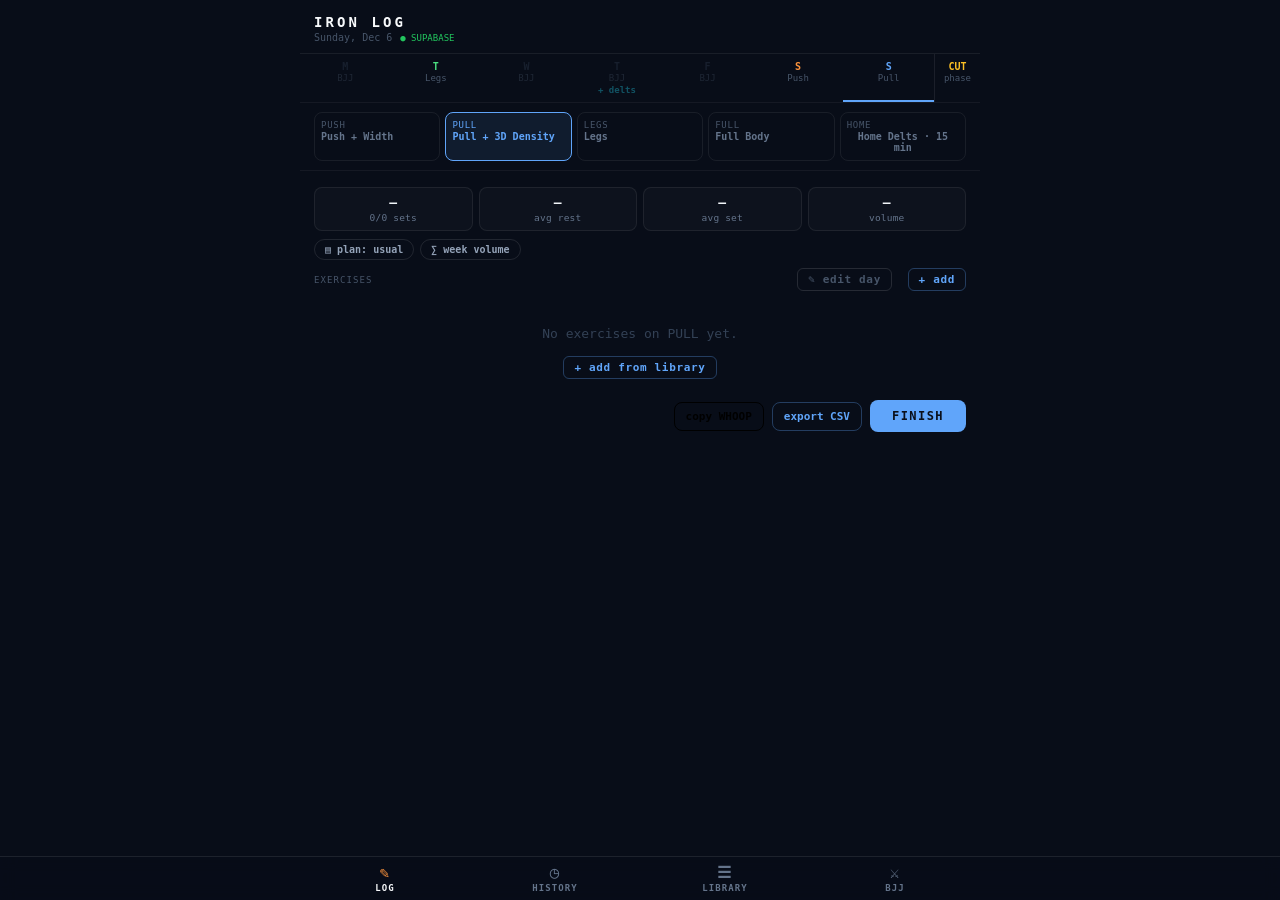
==== commit 5c4770ce: "fix: cut schedule is Sat push, Sun pull, Tue legs Pull moves from Thursday to Sunday on the cut week" ====
--- a/index.html
+++ b/index.html
@@ -455,7 +455,7 @@
 const DAYS = Object.keys(PROGRAM).filter(d => !PROGRAM[d].retired);
 
 // ─── Schedule phase ──────────────────────────────────────────────────────────
-// CUT  — Tue LEGS · Thu PULL (+HOME pm) · Sat PUSH · Sun rest
+// CUT  — Tue LEGS · Thu (BJJ) + HOME pm · Sat PUSH · Sun PULL
 // BULK — Tue LEGS · Thu FULL (+HOME pm) · Sat PUSH · Sun PULL
 // The phase is an explicit choice: tap the CUT/BULK chip at the end of the week
 // strip and confirm. It used to flip itself the first time a FULL session was
@@ -473,8 +473,8 @@
 function togglePhase(){
   const toBulk = !onBulk;
   const msg = toBulk
-    ? 'Switch the schedule to LEAN BULK?\n\nThu \u2192 FULL (+ delts pm) \u00b7 Sun \u2192 PULL'
-    : 'Switch the schedule back to CUT?\n\nThu \u2192 PULL (+ delts pm) \u00b7 Sun \u2192 rest';
+    ? 'Switch the schedule to LEAN BULK?\n\nThu \u2192 FULL (+ delts pm)'
+    : 'Switch the schedule back to CUT?\n\nThu \u2192 BJJ (+ delts pm) \u00b7 Sun \u2192 PULL';
   if(!confirm(msg)) return;
   if(setPhase(toBulk)) renderAll();
   showToast(toBulk ? 'Lean-bulk week active' : 'Cut week active');
@@ -486,10 +486,10 @@
   {d:'M',l:'BJJ',  lift:false},
   {d:'T',l:'Legs', lift:true, prog:'LEGS'},
   {d:'W',l:'BJJ',  lift:false},
-  {d:'T',l:'Pull', lift:true, prog:'PULL', pm:'HOME'},
+  {d:'T',l:'BJJ',  lift:false, pm:'HOME'},
   {d:'F',l:'BJJ',  lift:false},
   {d:'S',l:'Push', lift:true, prog:'PUSH'},
-  {d:'S',l:'Rest', lift:false},
+  {d:'S',l:'Pull', lift:true, prog:'PULL'},
 ];
 const WEEK_BULK = [
   {d:'M',l:'BJJ',  lift:false},
@@ -500,7 +500,7 @@
   {d:'S',l:'Push', lift:true, prog:'PUSH'},
   {d:'S',l:'Pull', lift:true, prog:'PULL'},
 ];
-const SPLIT_CUT  = {2:'LEGS',4:'PULL',6:'PUSH'};
+const SPLIT_CUT  = {2:'LEGS',6:'PUSH',0:'PULL'};
 const SPLIT_BULK = {2:'LEGS',4:'FULL',6:'PUSH',0:'PULL'};
 const week  = () => onBulk ? WEEK_BULK  : WEEK_CUT;
 const split = () => onBulk ? SPLIT_BULK : SPLIT_CUT;
